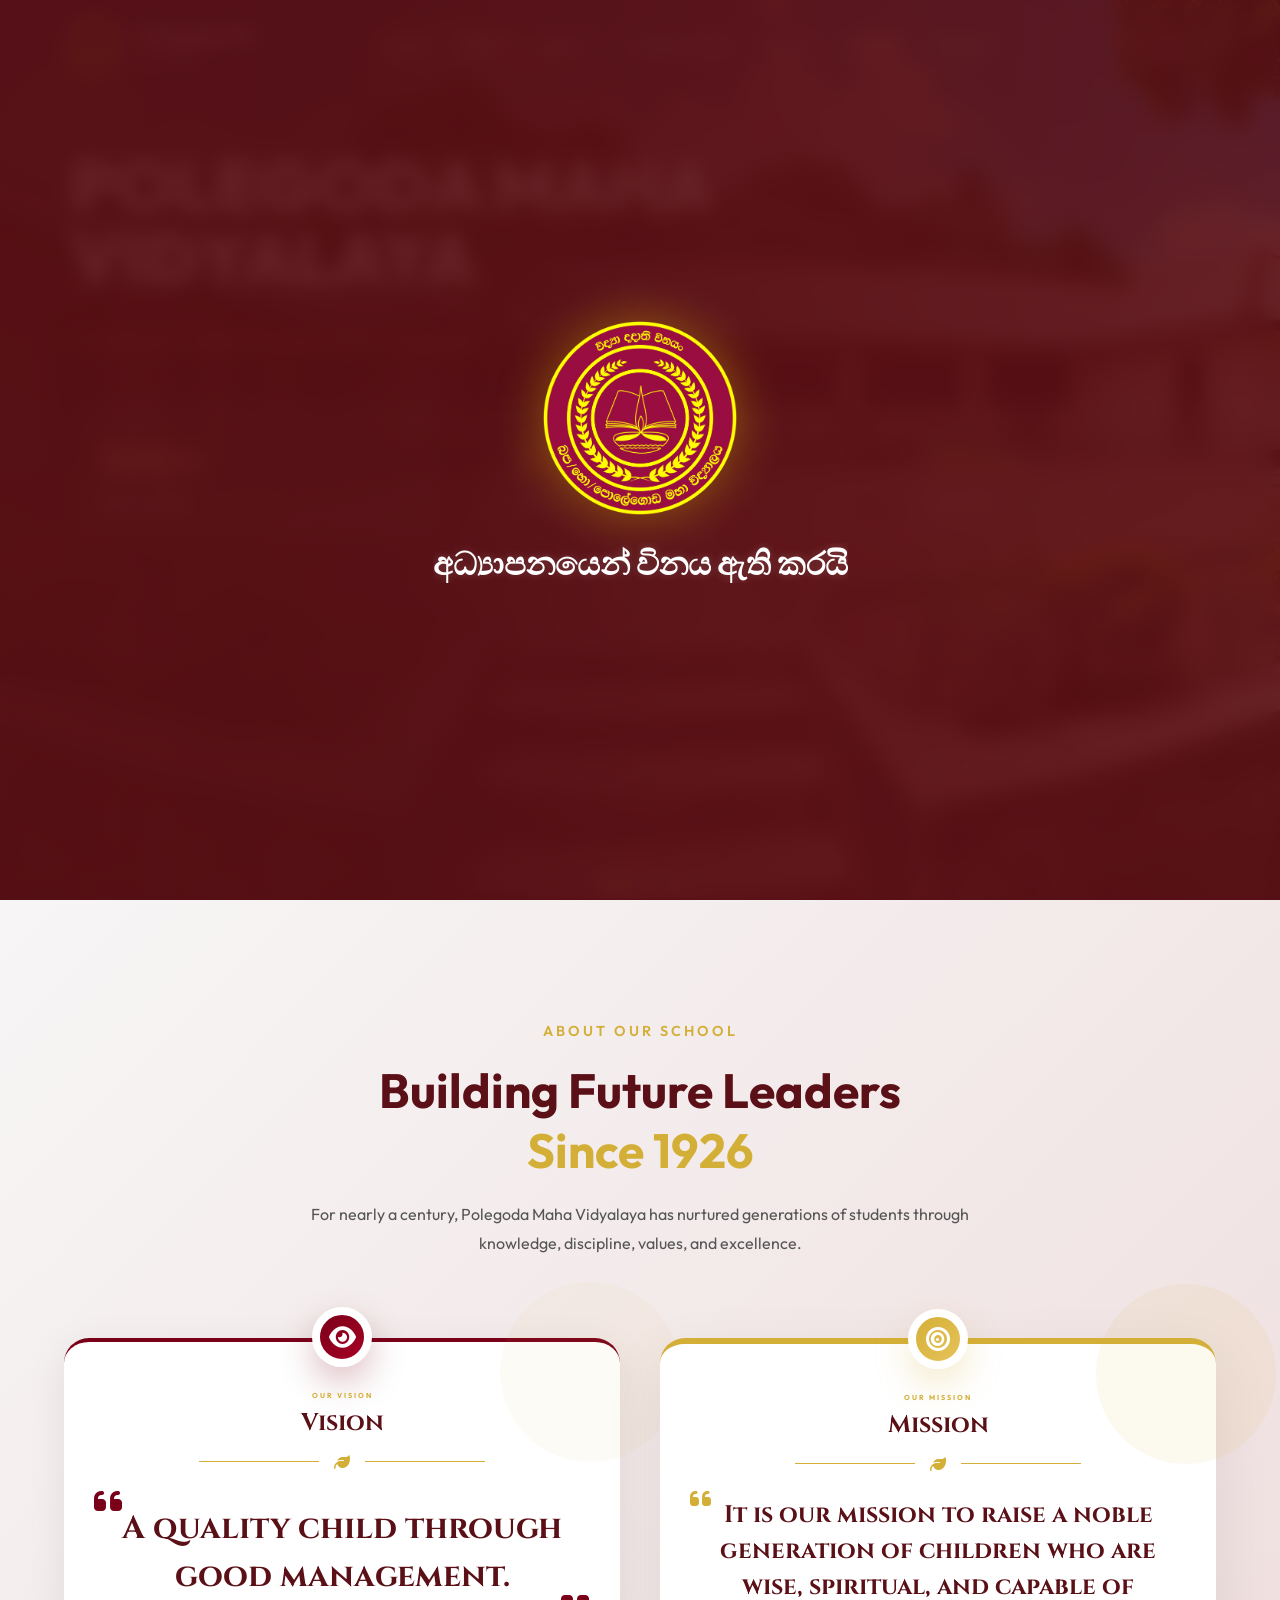
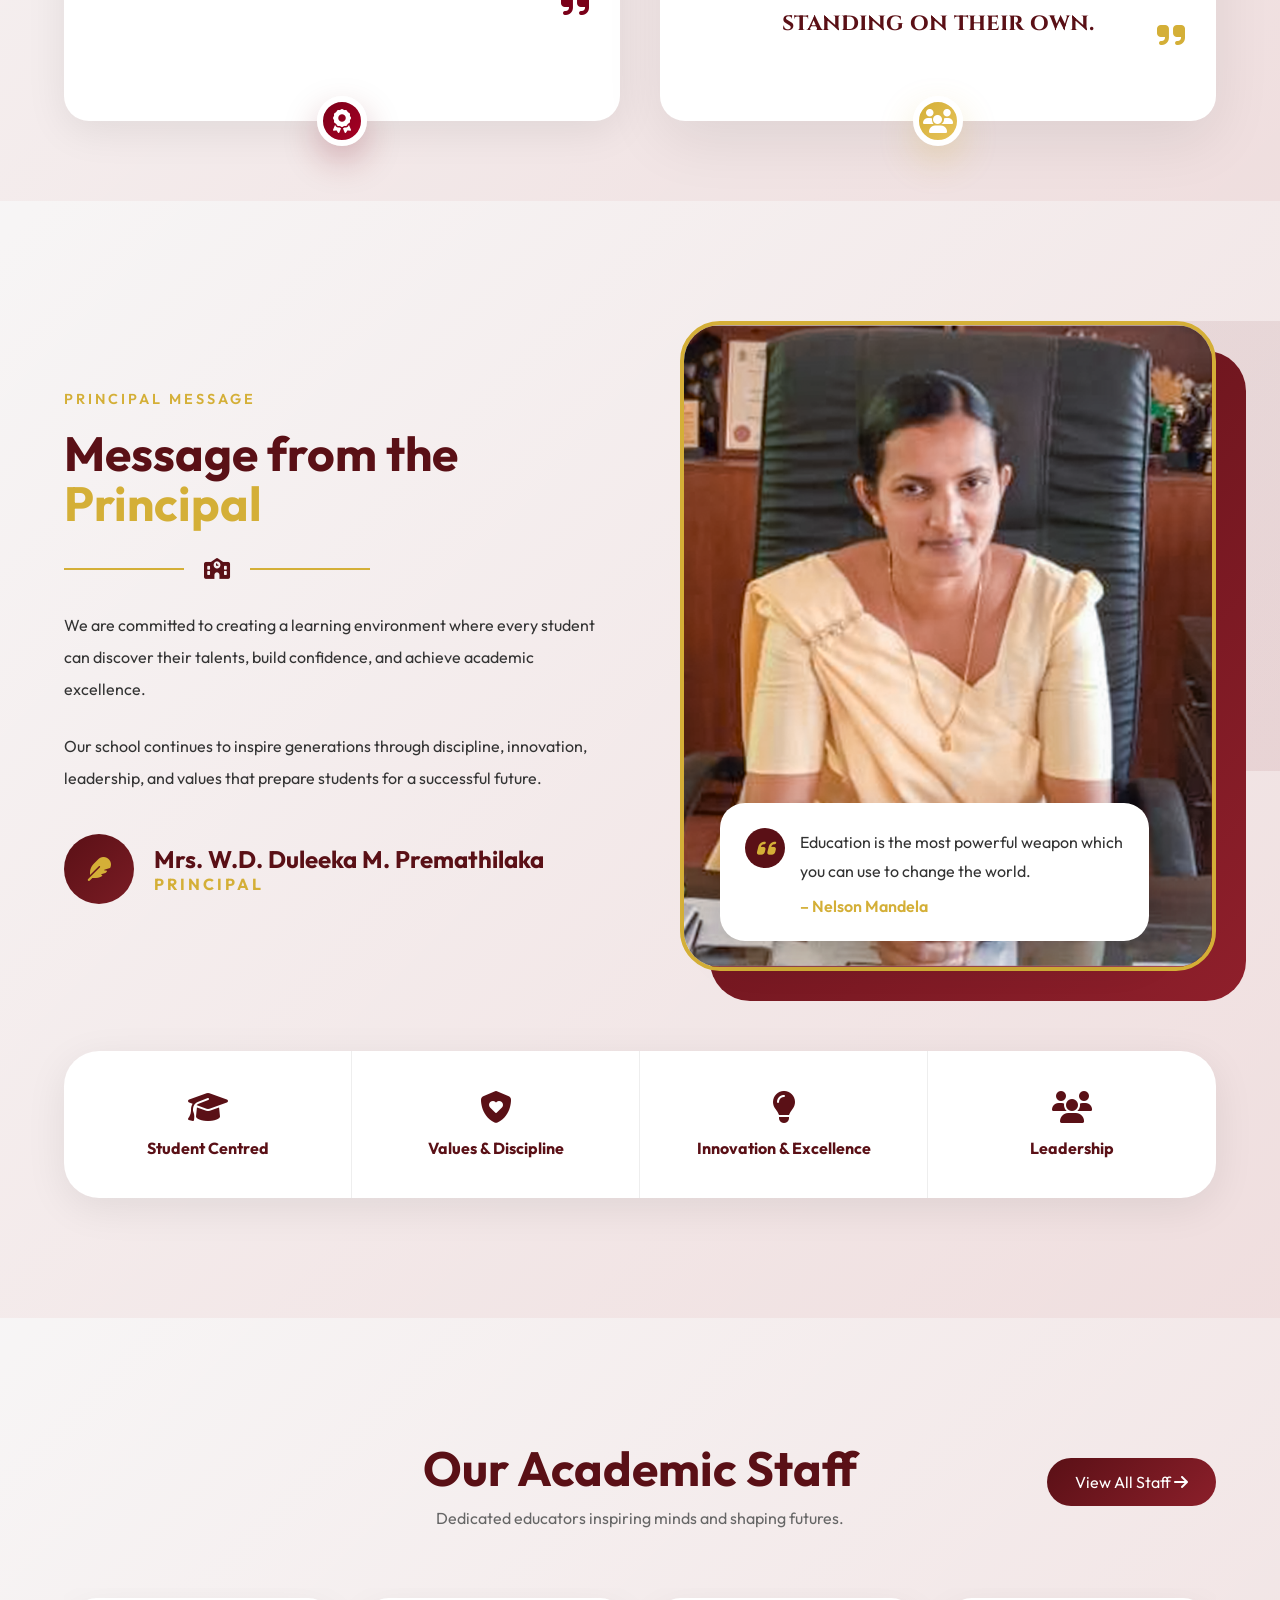
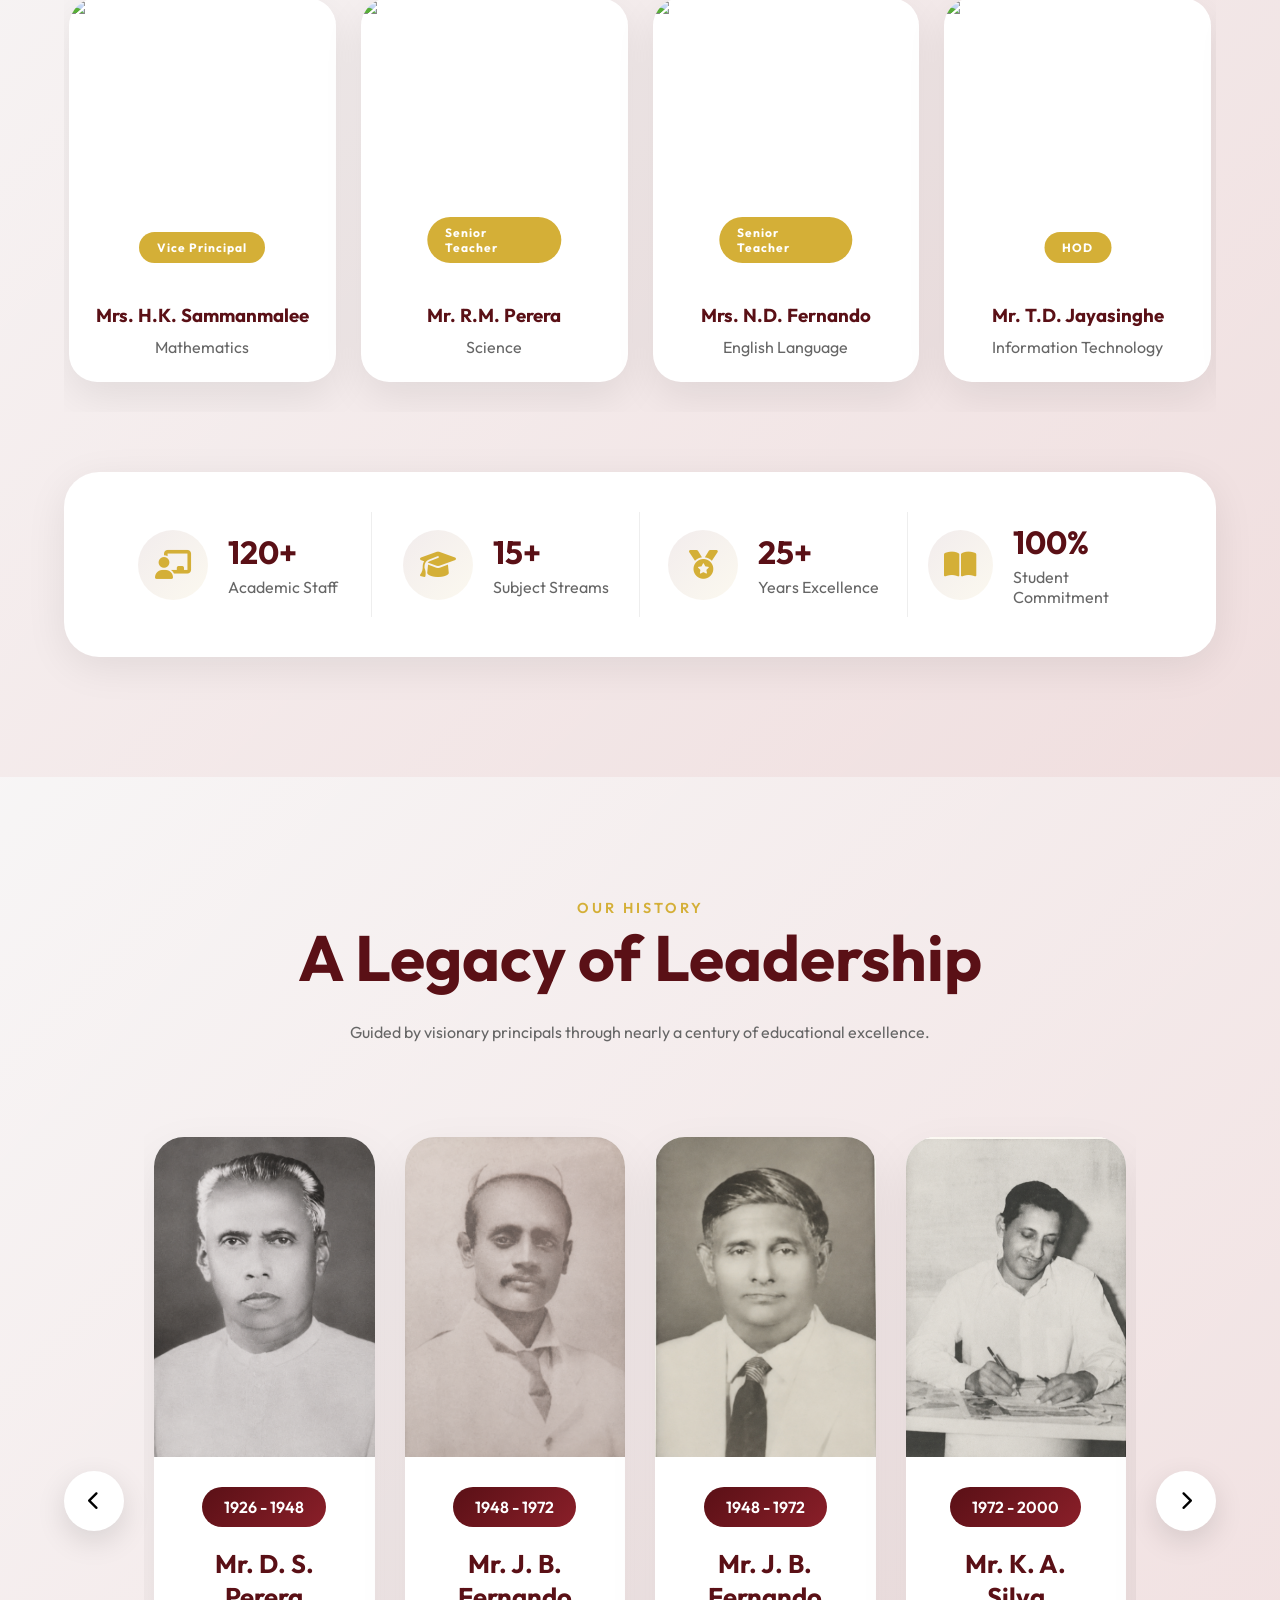
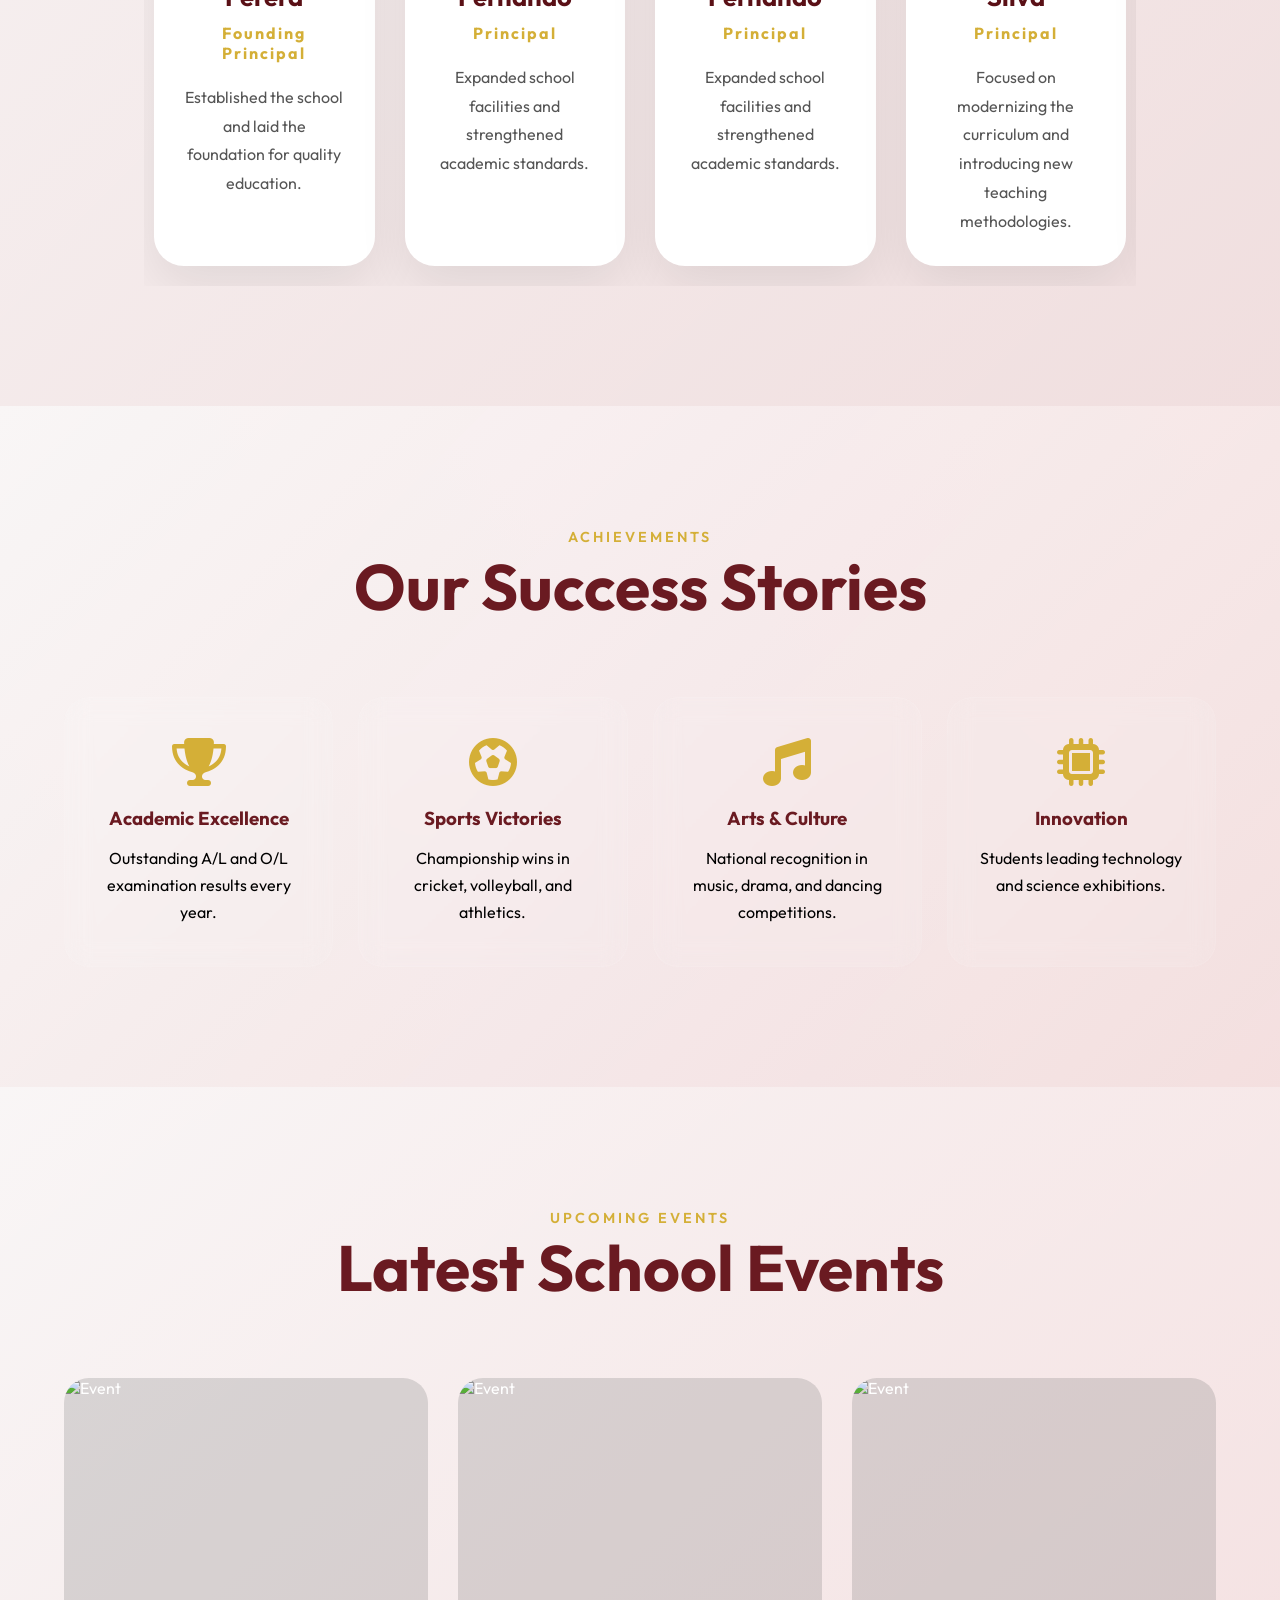
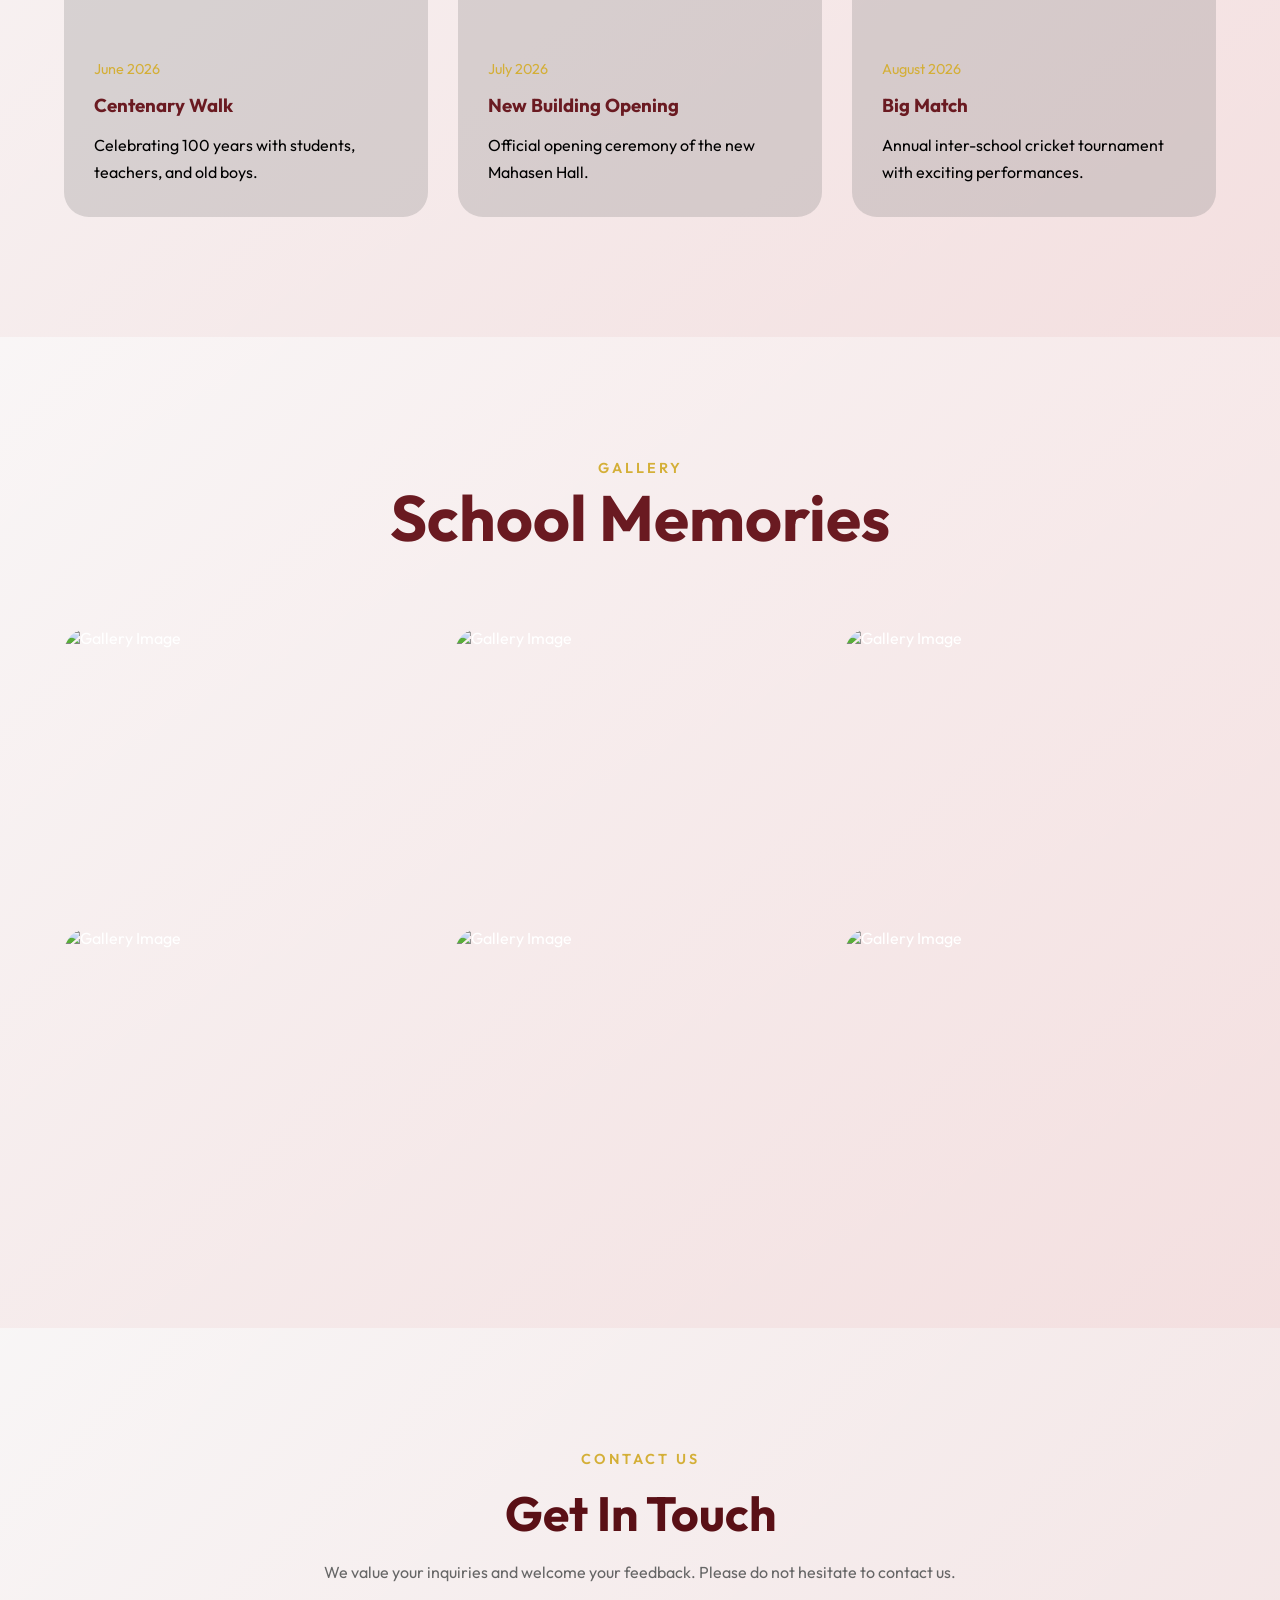
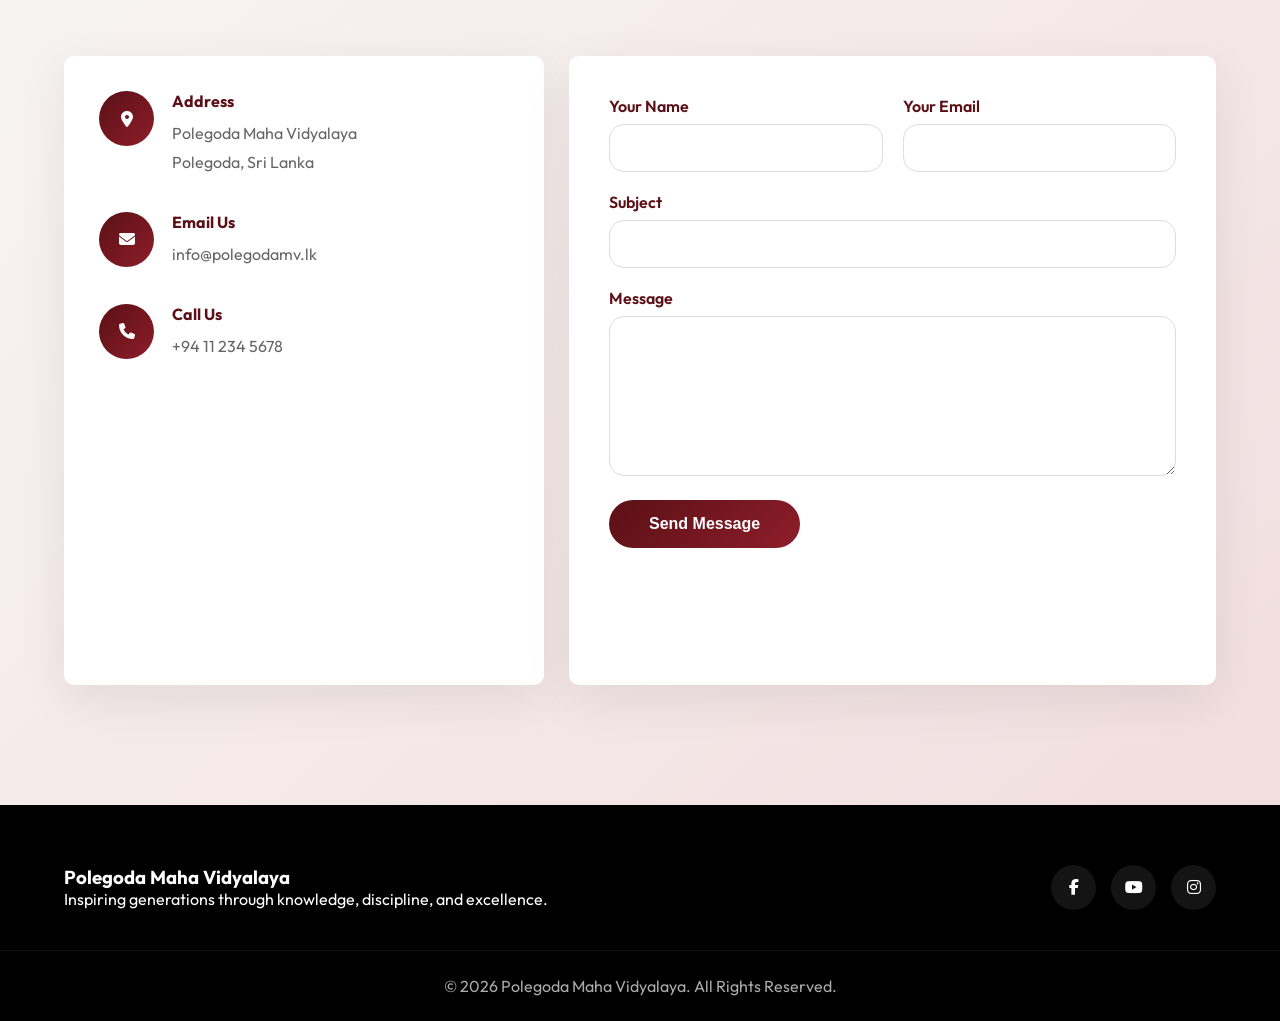
==== index.html @ 64a0b54f "second Commit Add Past principle sections" ====
<!doctype html>
<html lang="en">
  <head>
    <meta charset="UTF-8" />
    <meta name="viewport" content="width=device-width, initial-scale=1.0" />
    <title>Polegoda Maha Vidyalaya</title>

    <link rel="preconnect" href="https://fonts.googleapis.com" />
    <link rel="preconnect" href="https://fonts.gstatic.com" crossorigin />
    <link
      href="https://fonts.googleapis.com/css2?family=Outfit:wght@300;400;500;600;700;800&family=Cinzel:wght@500;600;700&display=swap"
      rel="stylesheet"
    />

    <link
      rel="stylesheet"
      href="https://cdn.jsdelivr.net/npm/swiper@11/swiper-bundle.min.css"
    />

    <link
      rel="stylesheet"
      href="https://cdnjs.cloudflare.com/ajax/libs/font-awesome/6.5.2/css/all.min.css"
    />
    <link rel="stylesheet" href="style.css" />
  </head>

  <body>
    <!-- ================= PRELOADER ================= -->

    <div id="preloader">
      <div class="loader-content">
        <img src="assets/Scl logo wp-01.png" alt="School Logo" />

        <h2>අධ්‍යාපනයෙන් විනය ඇති කරයි</h2>
        <!-- <p>අධ්‍යාපනයෙන් විනය ඇති කරයි</p> -->
      </div>
    </div>

    <!-- ================= NAVBAR ================= -->

    <header class="header" id="header">
      <div class="container nav-container">
        <div class="logo">
          <img src="assets/logo.svg" alt="School Logo" />
          <div>
            <h2>Polegoda MV</h2>
            <span>Since 1926</span>
          </div>
        </div>

        <nav class="nav" id="navMenu">
          <a href="#hero" data-key="home">Home</a>
          <a href="#about" data-key="about">About</a>
          <a href="#history" data-key="history">History</a>
          <a href="#achievements" data-key="achievements">Achievements</a>
          <a href="#events" data-key="events">Events</a>
          <a href="#gallery" data-key="gallery">Gallery</a>
          <a href="#contact" data-key="contact">Contact</a>
        </nav>

        <select id="languageSwitcher" class="language-switcher">
          <option value="en">English</option>
          <option value="si">සිංහල</option>
          <option value="ta">தமிழ்</option>
        </select>

        <div class="menu-btn" id="menuBtn">
          <span></span>
          <span></span>
          <span></span>
        </div>
      </div>
    </header>

    <!-- ================= HERO ================= -->

    <section class="hero" id="hero">
      <div
        class="hero-slide active"
        style="background-image: url(&quot;assets/new-building.svg&quot;)"
      ></div>
      <div
        class="hero-slide"
        style="background-image: url(&quot;assets/old-building.svg&quot;)"
      ></div>
      <div
        class="hero-slide"
        style="background-image: url(&quot;assets/your-third-image.jpg&quot;)"
      ></div>
      <div class="hero-overlay"></div>

      <div class="container hero-content">
        <!-- <p class="hero-top" data-key="welcome">WELCOME TO</p> -->

        <h1 data-key="heroTitle">Polegoda Maha Vidyalaya</h1>

        <p class="hero-subtitle" data-key="heroSubtitle">
          A Century of Excellence, Leadership & Knowledge
        </p>

        <!-- <div class="hero-buttons">
          <a href="#about" class="btn btn-primary">
            <i class="fa-solid fa-graduation-cap"></i>

            Explore School

            <span>
              <i class="fa-solid fa-arrow-right"></i>
            </span>
          </a>

          <a href="#contact" class="btn btn-outline">
            <i class="fa-regular fa-envelope"></i>

            Contact Us

            <span>
              <i class="fa-solid fa-arrow-right"></i>
            </span>
          </a>
        </div> -->

        <div class="hero-stats">
          <div class="stat-card glass">
            <h2>100+</h2>
            <p data-key="yearsLegacy">Years Legacy</p>
          </div>

          <div class="stat-card glass">
            <h2>2500+</h2>
            <p data-key="students">Students</p>
          </div>

          <div class="stat-card glass">
            <h2>150+</h2>
            <p data-key="teachers">Teachers</p>
          </div>
        </div>
      </div>

      <!-- <div class="scroll-down">
        <i class="fa-solid fa-chevron-down"></i>
      </div> -->

      <!-- Slideshow Dots -->
      <div class="slider-dots">
        <div class="slider-dot active" data-slide="0"></div>
        <div class="slider-dot" data-slide="1"></div>
        <div class="slider-dot" data-slide="2"></div>
      </div>
    </section>

    <!-- ================= ABOUT ================= -->
    <section class="section about" id="about">
      <div class="container">
        <div class="about-header">
          <span class="section-tag"> ABOUT OUR SCHOOL </span>

          <h2>
            Building Future Leaders
            <span>Since 1926</span>
          </h2>

          <p>
            For nearly a century, Polegoda Maha Vidyalaya has nurtured
            generations of students through knowledge, discipline, values, and
            excellence.
          </p>
        </div>

        <div class="vision-mission-wrapper">
          <!-- Vision -->

          <div class="vision-card-premium">
            <div class="vision-icon">
              <i class="fa-solid fa-eye"></i>
            </div>

            <div class="vision-header">
              <span>OUR VISION</span>

              <h3>Vision</h3>
            </div>

            <div class="vision-divider">
              <span></span>

              <i class="fa-solid fa-leaf"></i>

              <span></span>
            </div>

            <blockquote>
              <i class="fa-solid fa-quote-left quote-left"></i>

              A quality child through good management.

              <i class="fa-solid fa-quote-right quote-right"></i>
            </blockquote>

            <div class="vision-badge">
              <i class="fa-solid fa-award"></i>
            </div>
          </div>

          <!-- Mission -->

          <div class="mission-card-premium">
            <div class="mission-icon">
              <i class="fa-solid fa-bullseye"></i>
            </div>

            <div class="mission-header">
              <span>OUR MISSION</span>

              <h3>Mission</h3>
            </div>

            <div class="mission-divider">
              <span></span>

              <i class="fa-solid fa-leaf"></i>

              <span></span>
            </div>

            <blockquote>
              <i class="fa-solid fa-quote-left quote-left"></i>

              It is our mission to raise a noble generation of children who are
              wise, spiritual, and capable of standing on their own.

              <i class="fa-solid fa-quote-right quote-right"></i>
            </blockquote>

            <div class="mission-badge">
              <i class="fa-solid fa-users"></i>
            </div>
          </div>
        </div>

        <!-- <div class="about-features-modern">
          <div class="feature-modern">
            <i class="fa-solid fa-graduation-cap"></i>
            <h4>Quality Education</h4>
          </div>

          <div class="feature-modern">
            <i class="fa-solid fa-medal"></i>
            <h4>Achievements</h4>
          </div>

          <div class="feature-modern">
            <i class="fa-solid fa-users"></i>
            <h4>Strong Community</h4>
          </div>

          <div class="feature-modern">
            <i class="fa-solid fa-book-open"></i>
            <h4>Moral Values</h4>
          </div>
        </div> -->
      </div>
    </section>

    <!-- ================= PRINCIPAL ================= -->

    <section class="section principal-modern">
      <div class="container principal-modern-grid">
        <!-- LEFT CONTENT -->

        <div class="principal-text">
          <span class="section-tag"> PRINCIPAL MESSAGE </span>

          <h2>
            Message from the
            <span>Principal</span>
          </h2>

          <div class="principal-divider">
            <span></span>
            <i class="fa-solid fa-school"></i>
            <span></span>
          </div>

          <p>
            We are committed to creating a learning environment where every
            student can discover their talents, build confidence, and achieve
            academic excellence.
          </p>

          <p>
            Our school continues to inspire generations through discipline,
            innovation, leadership, and values that prepare students for a
            successful future.
          </p>

          <div class="principal-signature">
            <div class="signature-icon">
              <i class="fa-solid fa-feather"></i>
            </div>

            <div>
              <h4>Mrs. W.D. Duleeka M. Premathilaka</h4>

              <span>PRINCIPAL</span>
            </div>
          </div>
        </div>

        <!-- RIGHT IMAGE -->

        <div class="principal-photo-wrapper">
          <div class="photo-bg"></div>

          <div class="principal-photo">
            <img src="assets/principal.svg" alt="Principal" />

            <div class="quote-card">
              <div class="quote-icon">
                <i class="fa-solid fa-quote-left"></i>
              </div>

              <div>
                <p>
                  Education is the most powerful weapon which you can use to
                  change the world.
                </p>

                <span>– Nelson Mandela</span>
              </div>
            </div>
          </div>
        </div>
      </div>

      <!-- VALUES -->

      <div class="container">
        <div class="principal-values">
          <div class="value-item">
            <i class="fa-solid fa-graduation-cap"></i>
            <h4>Student Centred</h4>
          </div>

          <div class="value-item">
            <i class="fa-solid fa-shield-heart"></i>
            <h4>Values & Discipline</h4>
          </div>

          <div class="value-item">
            <i class="fa-solid fa-lightbulb"></i>
            <h4>Innovation & Excellence</h4>
          </div>

          <div class="value-item">
            <i class="fa-solid fa-users"></i>
            <h4>Leadership</h4>
          </div>
        </div>
      </div>
    </section>

    <!-- Academic Staff -->

    <section class="section academic-staff">
      <div class="container">
        <div class="staff-header">
          <h2>Our Academic Staff</h2>

          <p>Dedicated educators inspiring minds and shaping futures.</p>

          <a href="#" class="staff-btn">
            View All Staff
            <i class="fa-solid fa-arrow-right"></i>
          </a>
        </div>

        <div class="swiper staffSwiper">
          <div class="swiper-wrapper">
            <!-- Teacher 1 -->

            <div class="swiper-slide">
              <div class="staff-card">
                <div class="staff-image">
                  <img src="assets/teacher1.jpg" alt="Teacher" />

                  <span class="staff-role"> Vice Principal </span>
                </div>

                <div class="staff-content">
                  <h3>Mrs. H.K. Sammanmalee</h3>

                  <p>Mathematics</p>
                </div>
              </div>
            </div>

            <!-- Teacher 2 -->

            <div class="swiper-slide">
              <div class="staff-card">
                <div class="staff-image">
                  <img src="assets/teacher2.jpg" alt="Teacher" />

                  <span class="staff-role"> Senior Teacher </span>
                </div>

                <div class="staff-content">
                  <h3>Mr. R.M. Perera</h3>

                  <p>Science</p>
                </div>
              </div>
            </div>

            <!-- Teacher 3 -->

            <div class="swiper-slide">
              <div class="staff-card">
                <div class="staff-image">
                  <img src="assets/teacher3.jpg" alt="Teacher" />

                  <span class="staff-role"> Senior Teacher </span>
                </div>

                <div class="staff-content">
                  <h3>Mrs. N.D. Fernando</h3>

                  <p>English Language</p>
                </div>
              </div>
            </div>

            <!-- Teacher 4 -->

            <div class="swiper-slide">
              <div class="staff-card">
                <div class="staff-image">
                  <img src="assets/teacher4.jpg" alt="Teacher" />

                  <span class="staff-role"> HOD </span>
                </div>

                <div class="staff-content">
                  <h3>Mr. T.D. Jayasinghe</h3>

                  <p>Information Technology</p>
                </div>
              </div>
            </div>

            <!-- Teacher 5 -->

            <div class="swiper-slide">
              <div class="staff-card">
                <div class="staff-image">
                  <img src="assets/teacher5.jpg" alt="Teacher" />

                  <span class="staff-role"> Teacher </span>
                </div>

                <div class="staff-content">
                  <h3>Teacher Name</h3>

                  <p>Subject</p>
                </div>
              </div>
            </div>

            <!-- Teacher 6 -->

            <div class="swiper-slide">
              <div class="staff-card">
                <div class="staff-image">
                  <img src="assets/teacher6.jpg" alt="Teacher" />

                  <span class="staff-role"> Teacher </span>
                </div>

                <div class="staff-content">
                  <h3>Teacher Name</h3>

                  <p>Subject</p>
                </div>
              </div>
            </div>

            <!-- Add remaining teachers same way -->
          </div>
        </div>

        <div class="staff-stats">
          <div class="stat-item">
            <i class="fa-solid fa-chalkboard-user"></i>
            <div>
              <h3>120+</h3>
              <p>Academic Staff</p>
            </div>
          </div>

          <div class="stat-item">
            <i class="fa-solid fa-graduation-cap"></i>
            <div>
              <h3>15+</h3>
              <p>Subject Streams</p>
            </div>
          </div>

          <div class="stat-item">
            <i class="fa-solid fa-medal"></i>
            <div>
              <h3>25+</h3>
              <p>Years Excellence</p>
            </div>
          </div>

          <div class="stat-item">
            <i class="fa-solid fa-book-open"></i>
            <div>
              <h3>100%</h3>
              <p>Student Commitment</p>
            </div>
          </div>
        </div>
      </div>
    </section>

    <!-- ================= HISTORY ================= -->

    <section class="history-showcase" id="history">
      <div class="container">
        <div class="section-heading-center">
          <span class="section-tag">OUR HISTORY</span>

          <h2 class="section-title">A Legacy of Leadership</h2>

          <p class="history-subtitle">
            Guided by visionary principals through nearly a century of
            educational excellence.
          </p>
        </div>

        <div class="history-slider-wrapper">
          <button class="history-nav prev">
            <i class="fa-solid fa-chevron-left"></i>
          </button>

          <div class="swiper historySwiper">
            <div class="swiper-wrapper">
              <!-- Principal 01 -->

              <div class="swiper-slide">
                <div class="principal-history-card">
                  <div class="principal-history-image">
                    <img src="assets/principals/principal1.png" alt="" />
                  </div>

                  <div class="principal-history-content">
                    <span class="period"> 1926 - 1948 </span>

                    <h3>Mr. D. S. Perera</h3>

                    <span class="designation"> Founding Principal </span>

                    <p>
                      Established the school and laid the foundation for quality
                      education.
                    </p>
                  </div>
                </div>
              </div>

              <!-- Principal 02 -->

              <div class="swiper-slide">
                <div class="principal-history-card">
                  <div class="principal-history-image">
                    <img src="assets/principals/principal2.png" alt="" />
                  </div>

                  <div class="principal-history-content">
                    <span class="period"> 1948 - 1972 </span>

                    <h3>Mr. J. B. Fernando</h3>

                    <span class="designation"> Principal </span>

                    <p>
                      Expanded school facilities and strengthened academic
                      standards.
                    </p>
                  </div>
                </div>
              </div>

              <!-- Principal 03 -->

              <div class="swiper-slide">
                <div class="principal-history-card">
                  <div class="principal-history-image">
                    <img src="assets/principals/principal3.png" alt="" />
                  </div>

                  <div class="principal-history-content">
                    <span class="period"> 1948 - 1972 </span>

                    <h3>Mr. J. B. Fernando</h3>

                    <span class="designation"> Principal </span>

                    <p>
                      Expanded school facilities and strengthened academic
                      standards.
                    </p>
                  </div>
                </div>
              </div>

              <!-- Principal 04 -->

              <div class="swiper-slide">
                <div class="principal-history-card">
                  <div class="principal-history-image">
                    <img src="assets/principals/principal4.png" alt="" />
                  </div>

                  <div class="principal-history-content">
                    <span class="period"> 1972 - 2000 </span>

                    <h3>Mr. K. A. Silva</h3>

                    <span class="designation"> Principal </span>

                    <p>
                      Focused on modernizing the curriculum and introducing new
                      teaching methodologies.
                    </p>
                  </div>
                </div>
              </div>

              <!-- Principal 05 -->
              <div class="swiper-slide">
                <div class="principal-history-card">
                  <div class="principal-history-image">
                    <img src="assets/principals/principal5.png" alt="" />
                  </div>

                  <div class="principal-history-content">
                    <span class="period"> 2000 - 2020 </span>

                    <h3>Mrs. S. M. Jayawardena</h3>

                    <span class="designation"> Principal </span>

                    <p>
                      Led the school through a period of significant growth and
                      infrastructure development.
                    </p>
                  </div>
                </div>
              </div>

              <!-- Principal 06 -->

              <div class="swiper-slide">
                <div class="principal-history-card">
                  <div class="principal-history-image">
                    <img src="assets/principals/principal1.png" alt="" />
                  </div>

                  <div class="principal-history-content">
                    <span class="period"> 1948 - 1972 </span>

                    <h3>Mr. J. B. Fernando</h3>

                    <span class="designation"> Principal </span>

                    <p>
                      Expanded school facilities and strengthened academic
                      standards.
                    </p>
                  </div>
                </div>
              </div>
            </div>
          </div>

          <button class="history-nav next">
            <i class="fa-solid fa-chevron-right"></i>
          </button>
        </div>
      </div>
    </section>
    <!-- ================= ACHIEVEMENTS ================= -->

    <section class="section achievements" id="achievements">
      <div class="container">
        <div class="section-heading-center reveal-up">
          <span class="section-tag" data-key="achievementTag"
            >Achievements</span
          >
          <h2 class="section-title" data-key="achievementTitle">
            Our Success Stories
          </h2>
        </div>

        <div class="achievement-grid">
          <div class="achievement-card glass reveal-up">
            <i class="fa-solid fa-trophy"></i>
            <h3 data-key="academic-excellence">Academic Excellence</h3>
            <p data-key="achievement-1">
              Outstanding A/L and O/L examination results every year.
            </p>
          </div>

          <div class="achievement-card glass reveal-up">
            <i class="fa-solid fa-futbol"></i>
            <h3 data-key="sports-victories">Sports Victories</h3>
            <p data-key="achievement-2">
              Championship wins in cricket, volleyball, and athletics.
            </p>
          </div>

          <div class="achievement-card glass reveal-up">
            <i class="fa-solid fa-music"></i>
            <h3 data-key="arts-culture">Arts & Culture</h3>
            <p data-key="achievement-3">
              National recognition in music, drama, and dancing competitions.
            </p>
          </div>

          <div class="achievement-card glass reveal-up">
            <i class="fa-solid fa-microchip"></i>
            <h3 data-key="innovation">Innovation</h3>
            <p data-key="achievement-4">
              Students leading technology and science exhibitions.
            </p>
          </div>
        </div>
      </div>
    </section>

    <!-- ================= EVENTS ================= -->

    <section class="section events" id="events">
      <div class="container">
        <div class="section-heading-center reveal-up">
          <span class="section-tag" data-key="eventTag">Upcoming Events</span>
          <h2 class="section-title" data-key="eventTitle">
            Latest School Events
          </h2>
        </div>

        <div class="event-grid">
          <div class="event-card reveal-up">
            <img src="assets/news1.jpg" alt="Event" />
            <div class="event-content">
              <span>June 2026</span>
              <h3 data-key="centenary-walk">Centenary Walk</h3>
              <p data-key="event-description-1">
                Celebrating 100 years with students, teachers, and old boys.
              </p>
            </div>
          </div>

          <div class="event-card reveal-up">
            <img src="assets/news2.jpg" alt="Event" />
            <div class="event-content">
              <span>July 2026</span>
              <h3 data-key="new-building-opening">New Building Opening</h3>
              <p data-key="event-description-2">
                Official opening ceremony of the new Mahasen Hall.
              </p>
            </div>
          </div>

          <div class="event-card reveal-up">
            <img src="assets/news3.jpg" alt="Event" />
            <div class="event-content">
              <span>August 2026</span>
              <h3 data-key="big-match">Big Match</h3>
              <p data-key="event-description-3">
                Annual inter-school cricket tournament with exciting
                performances.
              </p>
            </div>
          </div>
        </div>
      </div>
    </section>

    <!-- ================= GALLERY ================= -->

    <section class="section gallery" id="gallery">
      <div class="container">
        <div class="section-heading-center reveal-up">
          <span class="section-tag" data-key="galleryTag">Gallery</span>
          <h2 class="section-title" data-key="galleryTitle">School Memories</h2>
        </div>

        <div class="gallery-grid">
          <img src="assets/news1.jpg" alt="Gallery Image" class="reveal-up" />
          <img src="assets/news2.jpg" alt="Gallery Image" class="reveal-up" />
          <img src="assets/news3.jpg" alt="Gallery Image" class="reveal-up" />
          <img src="assets/news4.jpg" alt="Gallery Image" class="reveal-up" />
          <img src="assets/news5.jpg" alt="Gallery Image" class="reveal-up" />
          <img src="assets/news6.jpg" alt="Gallery Image" class="reveal-up" />
        </div>
      </div>
    </section>

    <!-- ================= CONTACT ================= -->

    <section class="contact-section" id="contact">
      <div class="container">
        <div class="contact-header">
          <span class="section-tag">CONTACT US</span>

          <h2>Get In Touch</h2>

          <p>
            We value your inquiries and welcome your feedback. Please do not
            hesitate to contact us.
          </p>
        </div>

        <div class="contact-wrapper">
          <!-- LEFT -->

          <div class="contact-info-card">
            <div class="info-item">
              <div class="icon-box">
                <i class="fa-solid fa-location-dot"></i>
              </div>

              <div>
                <h4>Address</h4>

                <p>
                  Polegoda Maha Vidyalaya<br />
                  Polegoda, Sri Lanka
                </p>
              </div>
            </div>

            <div class="info-item">
              <div class="icon-box">
                <i class="fa-solid fa-envelope"></i>
              </div>

              <div>
                <h4>Email Us</h4>

                <p>info@polegodamv.lk</p>
              </div>
            </div>

            <div class="info-item">
              <div class="icon-box">
                <i class="fa-solid fa-phone"></i>
              </div>

              <div>
                <h4>Call Us</h4>

                <p>+94 11 234 5678</p>
              </div>
            </div>

            <div class="contact-map">
              <iframe
                src="https://www.google.com/maps/embed?pb=!1m18!1m12!1m3!1d3963.4557535204194!2d80.16255857352601!3d6.590135422388415!2m3!1f0!2f0!3f0!3m2!1i1024!2i768!4f13.1!3m3!1m2!1s0x3ae3cbbf80b2d27f%3A0x395e9c183e86775e!2sPolegoda%20Maha%20Vidyalaya!5e0!3m2!1sen!2smy!4v1780374641510!5m2!1sen!2smy"
                allowfullscreen=""
                loading="lazy"
              >
              </iframe>
            </div>
          </div>

          <!-- RIGHT -->

          <div class="contact-form-card">
            <form id="contactForm">
              <div class="form-row">
                <div class="input-group">
                  <label>Your Name</label>
                  <input type="text" name="name" required />
                </div>

                <div class="input-group">
                  <label>Your Email</label>
                  <input type="email" name="email" required />
                </div>
              </div>

              <div class="input-group">
                <label>Subject</label>
                <input type="text" name="subject" required />
              </div>

              <div class="input-group">
                <label>Message</label>
                <textarea name="message" rows="8" required></textarea>
              </div>

              <button type="submit" class="contact-btn">Send Message</button>
            </form>
          </div>
        </div>
      </div>
    </section>

    <!-- ================= FOOTER ================= -->

    <footer class="footer">
      <div class="container footer-content">
        <div>
          <h3 data-key="school-name">Polegoda Maha Vidyalaya</h3>
          <p data-key="school-mission">
            Inspiring generations through knowledge, discipline, and excellence.
          </p>
        </div>

        <div class="footer-socials">
          <a href="#"><i class="fab fa-facebook-f"></i></a>
          <a href="#"><i class="fab fa-youtube"></i></a>
          <a href="#"><i class="fab fa-instagram"></i></a>
        </div>
      </div>

      <div class="footer-bottom" data-key="copyright">
        © 2026 Polegoda Maha Vidyalaya. All Rights Reserved.
      </div>
    </footer>
    <script src="https://cdn.jsdelivr.net/npm/swiper@11/swiper-bundle.min.js"></script>
    <script src="script.js"></script>
  </body>
</html>
---- style.css ----
* {
    margin: 0;
    padding: 0;
    box-sizing: border-box;
}

:root {
    --primary: #5a1016;
    --secondary: #d4af37;
    --dark: #140608;
    --light: #ffffff;
    --text: #e8e8e8;
    --glass: rgba(255, 255, 255, 0.08);
}

html {
    scroll-behavior: smooth;
}

body{
    font-family: 'Outfit', sans-serif;

    background:
        linear-gradient(
            180deg,
            #2d080d 0%,
            #5a1016 100%
        );

    color:white;
    overflow-x:hidden;
}

img {
    width: 100%;
    display: block;
}

.container {
    width: min(1200px, 90%);
    margin: auto;
}

.section {
    padding: 120px 0;
}

.section-title {
    font-size: clamp(2rem, 5vw, 4rem);
    margin-bottom: 20px;
    font-weight: 700;
}

.section-tag {
    color: var(--secondary);
    text-transform: uppercase;
    letter-spacing: 3px;
    font-size: 0.9rem;
    font-weight: 600;
}

.section-heading-center {
    text-align: center;
    margin-bottom: 70px;
}

.glass {
    background: rgba(255, 255, 255, 0.08);
    backdrop-filter: blur(12px);
    border: 1px solid rgba(255, 255, 255, 0.08);
}

.btn {
    display: inline-flex;
    align-items: center;
    justify-content: center;
    padding: 15px 32px;
    border-radius: 50px;
    text-decoration: none;
    font-weight: 600;
    transition: 0.4s ease;
}

.btn-primary {
    background: linear-gradient(135deg, var(--secondary), #f6d365);
    color: black;
}

.btn-primary:hover {
    transform: translateY(-5px);
}

.btn-outline {
    border: 2px solid white;
    color: white;
}

.btn-outline:hover {
    background: white;
    color: black;
}

/* ================= HEADER ================= */

/* .header {
    position: fixed;
    width: 100%;
    top: 0;
    left: 0;
    z-index: 1000;
    transition: 0.4s ease;
}

.header.scrolled {
    background: rgba(90, 16, 22, 0.92);
    backdrop-filter: blur(10px);
} */

/* ================= SMART NAVBAR ================= */

.header {

    position: fixed;
    top: 0;
    left: 0;
    width: 100%;

    z-index: 9999;

    transition:
        transform 0.4s ease,
        background 0.4s ease,
        box-shadow 0.4s ease;

}

/* hide navbar */

.header.hide-nav {

    transform: translateY(-100%);

}

/* glass effect after scroll */

.header.scrolled {

    background: rgba(90, 16, 22, 0.92);

    backdrop-filter: blur(14px);

    box-shadow: 0 10px 30px rgba(0,0,0,0.15);

}

.nav-container {
    height: 90px;
    display: flex;
    justify-content: space-between;
    align-items: center;
}

.logo {
    display: flex;
    align-items: center;
    gap: 15px;
}

.logo img {
    width: 60px;
}

.logo h2 {
    font-size: 1.2rem;
}

.logo span {
    font-size: 0.8rem;
    color: #ccc;
}

.nav {
    display: flex;
    gap: 35px;
}

.nav a {
    text-decoration: none;
    color: white;
    position: relative;
    font-weight: 500;
}

.nav-right{
    display:flex;
    align-items:center;
    gap:20px;
}

.language-switcher {
    background: rgba(255,255,255,0.1);
    border: 1px solid rgba(255,255,255,0.2);
    color: white;
    padding: 8px 14px;
    border-radius: 10px;
    outline: none;
    cursor: pointer;
    backdrop-filter: blur(10px);
    font-family: 'Outfit', sans-serif;
    font-size: 0.95rem;
}

.language-switcher option{
    color:black;
}

.nav a::after {
    content: '';
    position: absolute;
    left: 0;
    bottom: -8px;
    width: 0%;
    height: 2px;
    background: var(--secondary);
    transition: 0.3s;
}

.nav a:hover::after {
    width: 100%;
}

.menu-btn {
    display: none;
    flex-direction: column;
    gap: 5px;
    cursor: pointer;
}

.menu-btn span {
    width: 28px;
    height: 3px;
    background: white;
}

/* ================= HERO ================= */

/* .hero{

    min-height:100vh;

    position:relative;

    display:flex;
    align-items:center;
    justify-content:center;

    overflow:hidden;

    background:
    linear-gradient(
        90deg,

        rgba(20,6,8,1) 0%,
        rgba(20,6,8,1) 30%,

        rgba(90,16,22,0.7) 60%,

        rgba(90,16,22,0) 100%
    ),

    url('assets/new-building.svg');

    background-size: cover;
    background-position: center;
} */

/* ================= HERO SLIDESHOW ================= */
.hero {
  position: relative;
  min-height: 100vh;
  display: flex;
  align-items: center;
  justify-content: center;
  overflow: hidden;
}

.hero-slide {
  position: absolute;
  top: 0;
  left: 0;
  width: 100%;
  height: 100%;
  background-size: cover;
  background-position: center;
  opacity: 0;
  transition: opacity 1.5s ease-in-out;
  z-index: 1;
}

.hero-slide.active {
  opacity: 1;
  z-index: 2;
}

/* Dark overlay for better text readability */
.hero-slide::before {
  content: '';
  position: absolute;
  top: 0;
  left: 0;
  width: 100%;
  height: 100%;
  background: linear-gradient(
    90deg,
    rgba(20, 6, 8, 0.85) 0%,
    rgba(20, 6, 8, 0.85) 30%,
    rgba(90, 16, 22, 0.6) 60%,
    rgba(90, 16, 22, 0) 100%
  );
}

.hero-content {
  position: relative;
  z-index: 3;
  text-align: left;
  width: 100%;
  max-width: 1200px;
  margin-top: 150px;
  margin-left: 70px;
}

/* Slideshow indicators/dots */
.slider-dots {
  position: absolute;
  bottom: 10px;
  left: 50%;
  transform: translateX(-50%);
  display: flex;
  gap: 12px;
  z-index: 10;
}

.slider-dot {
  width: 12px;
  height: 12px;
  border-radius: 50%;
  background: rgba(255, 255, 255, 0.5);
  cursor: pointer;
  transition: 0.3s ease;
}

.slider-dot.active {
  background: var(--secondary);
  width: 30px;
  border-radius: 10px;
}

.slider-dot:hover {
  background: var(--secondary);
}

/* Responsive */
@media (max-width: 768px) {
  .hero-content {
    margin-left: 20px;
    margin-right: 20px;
  }
}

/* .hero-content{

    text-align:left;

    width:100%;

    max-width:1200px;

    z-index:2;

    margin-top: 150px;
    margin-left:70px;
} */

.hero-top{

    color:#ffd7db;

    letter-spacing:6px;

    font-size:0.9rem;

    margin-bottom:20px;

    font-weight:600;
}

.hero h1{

    font-size:clamp(3rem,8vw,4.5rem);

    line-height:1;

    font-weight:800;

    max-width:700px;

    margin-bottom:30px;

    text-transform:uppercase;
}

.hero-subtitle{

    max-width:620px;

    font-size:1.15rem;

    line-height:1.9;

    /* color:rgba(255,255,255,0.82); */
    color:#d4af37;

    margin-bottom:45px;
}

.hero-buttons{

    display:flex;
    gap:25px;
    flex-wrap:wrap;
}

.hero-buttons .btn {
  padding: 10px 24px;
  font-size: 0.95rem;
  gap: 8px;
}

.hero-buttons .btn i {
  font-size: 1rem;
}

.hero-buttons .btn span {
  margin-left: 6px;
}

.hero-buttons .btn-primary:hover span,
.hero-buttons .btn-outline:hover span {
  transform: translateX(4px);
}

.btn{

    display:flex;
    align-items:center;
    gap:14px;

    padding:18px 34px;

    border-radius:999px;

    text-decoration:none;

    font-size:1.1rem;
    font-weight:700;

    transition:0.4s ease;

    position:relative;

    overflow:hidden;
}

/* PRIMARY BUTTON */

.btn-primary{

    background:#f2c230;

    color:#111;

    box-shadow:
        0 10px 30px rgba(242,194,48,0.35);
}

.btn-primary:hover{

    transform:translateY(-5px);

    background:#ffd84d;
}

.btn-primary span{

    margin-left:10px;

    transition:0.4s ease;
}

.btn-primary:hover span{

    transform:translateX(5px);
}

/* OUTLINE BUTTON */

.btn-outline{

    border:2px solid rgba(255,255,255,0.7);

    color:white;

    background:
        rgba(255,255,255,0.05);

    backdrop-filter:blur(10px);
}

.btn-outline:hover{

    background:white;

    color:#5a1016;

    transform:translateY(-5px);
}

.btn-outline span{

    margin-left:10px;

    transition:0.4s ease;
}

.btn-outline:hover span{

    transform:translateX(5px);
}

/* ICONS */

.btn i{

    font-size:1.1rem;
}

.hero-stats {
    display: grid;
    grid-template-columns: repeat(3, 1fr);
    gap: 45px;
    margin-top: 40px;
    margin-bottom: 20px;
}

.stat-card {
    padding: 25px;
    border-radius: 25px;
}

.stat-card h2 {
    font-size: 3rem;
    color: var(--secondary);
}

.scroll-down {
    position: absolute;
    bottom: 30px;
    left: 50%;
    transform: translateX(-50%);
    animation: bounce 2s infinite;
}

@keyframes bounce {

    0%,
    100% {
        transform: translate(-50%, 0);
    }

    50% {
        transform: translate(-50%, -10px);
    }
}

/* ================= ABOUT ================= */

.about{

    background:
    linear-gradient(
        135deg,
        rgba(255,255,255,.96),
        rgba(255,240,240,.92)
    );

    padding-bottom:10px;
}

.about-header{

    text-align:center;

    max-width:850px;

    margin:0 auto 80px;
}

.about-header h2{

    font-size:3rem;

    color:#5a1016;

    margin:20px 0;
}

.about-header h2 span{

    display:block;

    color:#d4af37;
}

.about-header p{

    color:#555;

    line-height:1.8;

    max-width:700px;

    margin:auto;
}

.vision-card-premium{

    position:relative;

    background:white;

    border-radius:25px;

    padding:50px 30px 70px;

    text-align:center;

    overflow:visible;

    box-shadow:
        0 10px 40px rgba(0,0,0,.08);

    border-top:4px solid #7a0019;

    min-height:200px;
}

/* decorative corner */

.vision-card-premium::before{

    content:'';

    position:absolute;

    top:-60px;
    right:-60px;

    width:180px;
    height:180px;

    border-radius:50%;

    background:
        rgba(212,175,55,.05);
}

/* icon */

.vision-icon{

    width:60px;
    height:60px;

    border-radius:50%;

    margin:-85px auto 15px;

    background:
        linear-gradient(
            135deg,
            #7a0019,
            #a80024
        );

    display:flex;
    align-items:center;
    justify-content:center;

    border:8px solid #fff;

    box-shadow:
        0 15px 35px rgba(122,0,25,.25);
}

.vision-icon i{

    color:white;

    font-size:1.5rem;
}

/* title */

.vision-header span{

    color:#d4af37;

    letter-spacing:2px;

    font-size:.45rem;

    font-weight:700;
}

.vision-header h3{

    margin-top:5px;

    font-size:1.5rem;

    color:#5a1016;

    font-family:'Cinzel', serif;
}

/* divider */

.vision-divider{

    display:flex;

    align-items:center;

    justify-content:center;

    gap:15px;

    margin:15px 0;
}

.vision-divider span{

    width:120px;
    height:1px;

    background:#d4af37;
}

.vision-divider i{

    color:#d4af37;
}

/* quote */

.vision-card-premium blockquote{

    position:relative;

    border:none;

    margin:0;

    padding:20px;

    font-size:2rem;

    line-height:1.5;

    color:#5a1016;

    font-family:'Cinzel', serif;

    font-weight:700;
}

.quote-left{

    position:absolute;

    left:0;

    top:0;

    color:#7a0019;

    font-size:2rem;
}

.quote-right{

    position:absolute;

    right:0;

    bottom:0;

    color:#7a0019;

    font-size:2rem;
}

/* badge */

.vision-badge{

    position:absolute;

    bottom:-25px;
    left:50%;

    transform:translateX(-50%);

    width:50px;
    height:50px;

    border-radius:50%;

    background:
        linear-gradient(
            135deg,
            #7a0019,
            #a80024
        );

    display:flex;
    align-items:center;
    justify-content:center;

    border:6px solid #fff;

    box-shadow:
        0 15px 35px rgba(122,0,25,.25);
}

.vision-badge i{

    color:#fff;

    font-size:1.5rem;
}

.vision-mission-wrapper{

    display:grid;

    grid-template-columns:1fr 1fr;

    gap:40px;

    margin-bottom:70px;
}

.mission-card-premium{

    position:relative;

    background:white;

    border-radius:25px;

    padding:50px 30px 70px;

    text-align:center;

    overflow:visible;

    box-shadow:
        0 20px 60px rgba(0,0,0,.08);

    border-top:6px solid #d4af37;

    min-height:200px;
}

/* decorative corner */

.mission-card-premium::before{

    content:'';

    position:absolute;

    top:-60px;
    right:-60px;

    width:180px;
    height:180px;

    border-radius:50%;

    background:
        rgba(212,175,55,.08);
}

/* icon */

.mission-icon{

    width:60px;
    height:60px;

    border-radius:50%;

    margin:-85px auto 15px;

    background:
        linear-gradient(
            135deg,
            #d4af37,
            #e7c35a
        );

    display:flex;
    align-items:center;
    justify-content:center;

    border:8px solid #fff;

    box-shadow:
        0 15px 35px rgba(212,175,55,.25);
}

.mission-icon i{

    color:white;

    font-size:1.5rem;
}

/* title */

.mission-header span{

    color:#d4af37;

    letter-spacing:2px;

    font-size:.45rem;

    font-weight:700;
}

.mission-header h3{

    margin-top:5px;

    font-size:1.5rem;

    color:#5a1016;

    font-family:'Cinzel', serif;
}

/* divider */

.mission-divider{

    display:flex;

    align-items:center;

    justify-content:center;

    gap:15px;

    margin:15px 0;
}

.mission-divider span{

    width:120px;
    height:1px;

    background:#d4af37;
}

.mission-divider i{

    color:#d4af37;
}

/* quote */

.mission-card-premium blockquote{

    position:relative;

    border:none;

    margin:0;

    padding:10px;

    font-size:1.5rem;

    line-height:1.5;

    color:#5a1016;

    font-family:'Cinzel', serif;

    font-weight:700;
}

.mission-card-premium .quote-left{

    position:absolute;

    left:0;
    top:0;

    color:#d4af37;

    font-size:1.5rem;
}

.mission-card-premium .quote-right{

    position:absolute;

    right:0;
    bottom:0;

    color:#d4af37;

    font-size:2rem;
}

/* badge */

.mission-badge{

    position:absolute;

    bottom:-25px;
    left:50%;

    transform:translateX(-50%);

    width:50px;
    height:50px;

    border-radius:50%;

    background:
        linear-gradient(
            135deg,
            #d4af37,
            #e7c35a
        );

    display:flex;
    align-items:center;
    justify-content:center;

    border:6px solid #fff;

    box-shadow:
        0 15px 35px rgba(212,175,55,.25);
}

.mission-badge i{

    color:white;

    font-size:1.5rem;
}

.vm-card{

    background:white;

    padding:50px;

    border-radius:35px;

    box-shadow:
    0 15px 50px rgba(0,0,0,.08);

    position:relative;

    overflow:hidden;

    transition:.4s ease;
}

.vm-card:hover{

    transform:translateY(-10px);
}

.vm-card::after{

    content:'';

    position:absolute;

    top:-80px;
    right:-80px;

    width:180px;
    height:180px;

    border-radius:50%;

    background:rgba(212,175,55,.06);
}

.vision{

    border-top:6px solid #5a1016;
}

.mission{

    border-top:6px solid #d4af37;
}

.vm-top{

    display:flex;

    align-items:center;

    gap:20px;

    margin-bottom:35px;
}

.vm-icon{

    width:60px;
    height:60px;

    border-radius:50%;

    display:flex;
    align-items:center;
    justify-content:center;

    background:
    linear-gradient(
        135deg,
        #5a1016,
        #7a1c24
    );

    flex-shrink:0;
}

.mission .vm-icon{

    background:
    linear-gradient(
        135deg,
        #d4af37,
        #e6c65a
    );
}

.vm-icon i{

    color:white;

    font-size:1.5rem;
}

.vm-top span{

    color:#d4af37;

    font-size:.8rem;

    font-weight:700;

    letter-spacing:3px;
}

.vm-top h3{

    color:#5a1016;

    font-size:2rem;

    margin-top:5px;
}

.vm-card blockquote{

    border:none;

    padding:0;

    margin:0;

    font-size:1.5rem;

    line-height:1.6;

    color:#5a1016;

    font-weight:700;
}

.about-features-modern{

    display:grid;

    grid-template-columns:repeat(4,1fr);

    background:white;

    border-radius:35px;

    overflow:hidden;

    box-shadow:
    0 10px 40px rgba(0,0,0,.08);
}

.feature-modern{

    text-align:center;

    padding:40px 25px;

    border-right:1px solid #eee;
}

.feature-modern:last-child{

    border-right:none;
}

.feature-modern i{

    font-size:2rem;

    color:#5a1016;

    margin-bottom:15px;
}

.feature-modern h4{

    color:#5a1016;
}

@media(max-width:768px){

    .vision-mission-wrapper{

        grid-template-columns:1fr;
    }

    .about-header h2{

        font-size:1.5rem;
    }

    .vm-card{

        padding:35px;
    }

    .vm-card blockquote{

        font-size:1.4rem;
    }

    .about-features-modern{

        grid-template-columns:1fr 1fr;
    }
}

/* ================= PRINCIPAL ================= */

.principal-modern{
    background:
    linear-gradient(
        135deg,
        rgba(255,255,255,.96),
        rgba(255,240,240,.92)
    );
    position:relative;
    overflow:hidden;
}

.principal-modern::before{
    content:'';

    position:absolute;
    right:-180px;
    top:120px;

    width:450px;
    height:450px;

    background:
    linear-gradient(
        135deg,
        #5a1016,
        #8d1d29
    );

    border-radius:100px;

    opacity:.08;
}

.principal-modern-grid{
    display:grid;
    grid-template-columns:1fr 1fr;
    gap:80px;
    align-items:center;
}

.principal-text h2{
    font-size:3rem;
    line-height:1.05;
    margin:20px 0;

    color:#5a1016;
}

.principal-text h2 span{
    display:block;
    color:#d4af37;
}

.principal-divider{
    display:flex;
    align-items:center;
    gap:20px;

    margin:30px 0;
}

.principal-divider span{
    width:120px;
    height:2px;
    background:#d4af37;
}

.principal-divider i{
    color:#5a1016;
    font-size:1.3rem;
}

.principal-text p{
    color:#333;
    line-height:2;
    margin-bottom:25px;
    max-width:650px;
}

.principal-signature{
    display:flex;
    align-items:center;
    gap:20px;

    margin-top:40px;
}

.signature-icon{
    width:70px;
    height:70px;

    border-radius:50%;

    background:
    linear-gradient(
        135deg,
        #5a1016,
        #7a1c24
    );

    display:flex;
    align-items:center;
    justify-content:center;
}

.signature-icon i{
    color:#d4af37;
    font-size:1.5rem;
}

.principal-signature h4{
    color:#5a1016;
    font-size:1.5rem;
}

.principal-signature span{
    color:#d4af37;
    letter-spacing:3px;
    font-weight:700;
}

.principal-photo-wrapper{
    position:relative;
}

.photo-bg{
    position:absolute;

    right:-30px;
    bottom:-30px;

    width:100%;
    height:100%;

    background:
    linear-gradient(
        135deg,
        #5a1016,
        #8f1f2b
    );

    border-radius:40px;

    z-index:1;
}

.principal-photo{
    position:relative;
    z-index:2;
}

.principal-photo img{
    width:100%;
    border-radius:40px;
    border:4px solid #d4af37;
}

.quote-card{
    position:absolute;

    left:40px;
    bottom:30px;

    background:white;

    border-radius:25px;

    padding:25px;

    width:80%;

    display:flex;
    gap:15px;

    box-shadow:
    0 15px 40px rgba(0,0,0,.15);
}

.quote-icon{
    width:40px;
    height:40px;

    border-radius:50%;

    background:#5a1016;

    color:#d4af37;

    display:flex;
    align-items:center;
    justify-content:center;

    flex-shrink:0;

}

.quote-icon i{
    font-size:1.3rem;
    font-style:italic;
}

.quote-card p{
    color:#333;
    line-height:1.8;
    margin-bottom:10px;
}

.quote-card span{
    color:#d4af37;
    font-weight:600;
}

.principal-values{
    margin-top:80px;

    background:white;

    border-radius:35px;

    display:grid;
    grid-template-columns:repeat(4,1fr);

    box-shadow:
    0 10px 40px rgba(0,0,0,.08);

    overflow:hidden;
}

.value-item{
    padding:40px 25px;

    text-align:center;

    border-right:1px solid #eee;
}

.value-item:last-child{
    border-right:none;
}

.value-item i{
    font-size:2rem;

    color:#5a1016;

    margin-bottom:15px;
}

.value-item h4{
    color:#5a1016;
}

@media(max-width:768px){

    .principal-modern-grid{
        grid-template-columns:1fr;
    }

    .principal-text h2{
        font-size:3rem;
    }

    .principal-values{
        grid-template-columns:1fr 1fr;
    }

    .quote-card{
        position:relative;
        width:100%;
        left:0;
        bottom:0;
        margin-top:20px;
    }
}

/* Academic Staff */

.academic-staff{

    background:
    linear-gradient(
        135deg,
        rgba(255,255,255,.96),
        rgba(255,240,240,.92)
    );
}

.staff-header{

    text-align:center;
    position:relative;

    margin-bottom:60px;
}

.staff-header h2{

    font-size:3rem;
    color:#5a1016;
    margin-bottom:10px;
}

.staff-header p{

    color:#666;
}

.staff-btn{

    position:absolute;
    right:0;
    top:20px;

    background:
    linear-gradient(
        135deg,
        #5a1016,
        #8b1f2a
    );

    color:white;
    text-decoration:none;

    padding:14px 28px;

    border-radius:50px;
}

.staffSwiper{
    padding:10px 5px 30px;
}

.swiper-slide{
    height:auto;
}

.staff-card{

    background:white;

    border-radius:28px;

    overflow:hidden;

    box-shadow:
    0 15px 40px rgba(0,0,0,.08);

    transition:.4s;

    height:100%;
}

.staff-card:hover{
    transform:translateY(-10px);
}

.staff-slider:hover .staff-track{

    animation-play-state:paused;
}

.staff-card{

    min-width:260px;

    flex-shrink:0;
}

.staff-card:hover{

    transform:translateY(-10px);
}

.staff-image{

    position:relative;
}

.staff-image img{

    height:280px;
    width:100%;
    object-fit:cover;
}

.staff-role{

    position:absolute;

    bottom:15px;
    left:50%;

    transform:translateX(-50%);

    background:#d4af37;

    color:white;

    padding:8px 18px;

    border-radius:50px;

    font-size:.75rem;

    font-weight:700;

    letter-spacing:1px;
}

.staff-content{

    padding:25px;
    text-align:center;
}

.staff-content h3{

    color:#5a1016;
    margin-bottom:10px;
}

.staff-content p{

    color:#666;
}

.staff-stats{

    margin-top:60px;

    display:grid;
    grid-template-columns:repeat(4,1fr);

    background:white;

    border-radius:35px;

    padding:40px;

    box-shadow:
    0 10px 40px rgba(0,0,0,.08);
}

.stat-item{

    display:flex;
    align-items:center;
    justify-content:center;
    gap:20px;

    padding:10px 20px;

    border-right:1px solid #eee;
}

.stat-item:last-child{
    border-right:none;
}

.stat-item i{

    width:70px;
    height:70px;

    border-radius:50%;

    display:flex;
    align-items:center;
    justify-content:center;

    font-size:1.8rem;

    color:#d4af37;

    background:
    linear-gradient(
        135deg,
        rgba(90,16,22,.08),
        rgba(212,175,55,.08)
    );
}

.stat-item h3{

    color:#5a1016;
    font-size:2rem;
    margin-bottom:5px;
}

.stat-item p{

    color:#666;
}

/* ================= TIMELINE ================= */

/* ================= HISTORY ================= */

.history-showcase{

    background:
    linear-gradient(
        135deg,
        rgba(255,255,255,.96),
        rgba(255,240,240,.92)
    );

    padding:120px 0;
}

.history-showcase .section-title{
    color:#5a1016;
}

.history-subtitle{

    max-width:700px;

    margin:20px auto 0;

    color:#666;

    line-height:1.8;
}

.history-slider-wrapper{

    position:relative;

    display:flex;

    align-items:center;

    gap:20px;
}

.historySwiper{
    width:100%;
    padding:20px 10px;
}

.principal-history-card{

    background:white;

    border-radius:30px;

    overflow:hidden;

    box-shadow:
    0 20px 50px rgba(0,0,0,.08);

    transition:.4s;

    height:100%;
}

.principal-history-card:hover{

    transform:translateY(-10px);
}

.principal-history-image{

    height:320px;

    overflow:hidden;
}

.principal-history-image img{

    width:100%;
    height:100%;

    object-fit:cover;

    transition:.5s;
}

.principal-history-card:hover img{

    transform:scale(1.05);
}

.principal-history-content{

    padding:30px;
    text-align:center;
}

.period{

    display:inline-block;

    background:
    linear-gradient(
        135deg,
        #5a1016,
        #8a1f29
    );

    color:white;

    padding:10px 22px;

    border-radius:50px;

    font-weight:600;

    margin-bottom:20px;
}

.principal-history-content h3{

    color:#5a1016;

    font-size:1.6rem;

    margin-bottom:10px;
}

.designation{

    color:#d4af37;

    font-weight:700;

    letter-spacing:2px;

    display:block;

    margin-bottom:20px;
}

.principal-history-content p{

    color:#555;

    line-height:1.8;
}

.history-nav{

    width:60px;
    height:60px;

    border:none;

    border-radius:50%;

    background:white;

    cursor:pointer;

    flex-shrink:0;

    box-shadow:
    0 10px 30px rgba(0,0,0,.12);

    transition:.3s;
}

.history-nav:hover{

    background:#5a1016;
    color:white;
}

.history-nav i{

    font-size:1.2rem;
}
/* ================= ACHIEVEMENTS ================= */

.achievements {
        background:
        linear-gradient(
            135deg,
            rgba(255,255,255,0.96),
            rgba(255,240,240,0.92)
        ),
        linear-gradient(
            45deg,
            #5a1016,
            #7a1c24
        );
}

.achievements h2 {
    color: #6a1a21;
}

.achievements h3 {
    color: #6a1a21;
}

.achievement-grid {
    display: grid;
    grid-template-columns: repeat(4, 1fr);
    gap: 25px;
}

.achievement-card {
    padding: 40px 30px;
    border-radius: 25px;
    text-align: center;
    transition: 0.4s ease;
}

.achievement-card:hover {
    transform: translateY(-10px);
}

.achievement-card i {
    font-size: 3rem;
    color: var(--secondary);
    margin-bottom: 20px;
}

.achievement-card p {
    margin-top: 15px;
    color: #000;
    line-height: 1.7;
}

/* ================= EVENTS ================= */

.events {
    background:
        linear-gradient(
            135deg,
            rgba(255,255,255,0.96),
            rgba(255,240,240,0.92)
        ),
        linear-gradient(
            45deg,
            #5a1016,
            #7a1c24
        );
}

.events h2 {
    color: #6a1a21;
}

.event-grid {
    display: grid;
    grid-template-columns: repeat(3, 1fr);
    gap: 30px;
}

.event-card {
    overflow: hidden;
    border-radius: 25px;
    background :rgba(122, 122, 121, 0.25);
    transition: 0.4s ease;
}

.event-card:hover {
    transform: translateY(-10px);
}

.event-card img {
    height: 250px;
    object-fit: cover;
}

.event-content {
    padding: 30px;
}

.event-content span {
    color: var(--secondary);
    font-size: 0.9rem;
}

.event-content h3 {
    margin: 15px 0;
    color: #6a1a21;
}

.event-content p {
    color: #000;
    line-height: 1.7;
}

/* ================= GALLERY ================= */

.gallery {
    background:
        linear-gradient(
            135deg,
            rgba(255,255,255,0.96),
            rgba(255,240,240,0.92)
        ),
        linear-gradient(
            45deg,
            #5a1016,
            #7a1c24
        );
    h2 {
        color: #6a1a21;
    }
}

.gallery-grid {
    display: grid;
    grid-template-columns: repeat(3, 1fr);
    gap: 20px;
}

.gallery-grid img {
    border-radius: 25px;
    height: 280px;
    object-fit: cover;
    transition: 0.4s ease;
}

.gallery-grid img:hover {
    transform: scale(1.05);
}


/* ================= CONTACT ================= */

.contact-section{

    background:
    linear-gradient(
        135deg,
        rgba(255,255,255,.96),
        rgba(255,240,240,.92)
    );

    padding:120px 0;
}

.contact-header{

    text-align:center;

    margin-bottom:70px;
}

.contact-header h2{

    color:#5a1016;

    font-size:3rem;

    margin:15px 0;
}

.contact-header p{

    color:#666;

    max-width:700px;

    margin:auto;

    line-height:1.8;
}

.contact-wrapper{

    display:grid;

    grid-template-columns:480px 1fr;

    gap:25px;
}

/* LEFT SIDE */

.contact-info-card{

    background:white;

    border-radius:10px;

    padding:35px;

    box-shadow:
    0 15px 50px rgba(0,0,0,.08);
}

.info-item{

    display:flex;

    gap:18px;

    margin-bottom:35px;
}

.icon-box{

    width:55px;
    height:55px;

    flex-shrink:0;

    border-radius:50%;

    display:flex;

    align-items:center;
    justify-content:center;

    background:
    linear-gradient(
        135deg,
        #5a1016,
        #8d1d29
    );

    color:white;
}

.info-item h4{

    color:#5a1016;

    margin-bottom:8px;
}

.info-item p{

    color:#666;

    line-height:1.8;
}

.contact-map{

    margin-top:30px;

    overflow:hidden;

    border-radius:20px;
}

.contact-map iframe{

    width:100%;

    height:250px;

    border:none;
}

/* RIGHT SIDE */

.contact-form-card{

    background:white;

    border-radius:10px;

    padding:40px;

    box-shadow:
    0 15px 50px rgba(0,0,0,.08);
}

.form-row{

    display:grid;

    grid-template-columns:1fr 1fr;

    gap:20px;
}

.input-group{

    margin-bottom:20px;
}

.input-group label{

    display:block;

    margin-bottom:8px;

    color:#5a1016;

    font-weight:600;
}

.input-group input,
.input-group textarea{

    width:100%;

    padding:15px 18px;

    border:1px solid #ddd;

    border-radius:15px;

    outline:none;

    font-family:'Outfit', sans-serif;

    transition:.3s;
}

.input-group input:focus,
.input-group textarea:focus{

    border-color:#d4af37;

    box-shadow:
    0 0 0 4px rgba(212,175,55,.15);
}

.contact-btn{

    border:none;

    background:
    linear-gradient(
        135deg,
        #5a1016,
        #8d1d29
    );

    color:white;

    padding:15px 40px;

    border-radius:50px;

    font-size:1rem;

    font-weight:600;

    cursor:pointer;

    transition:.3s;
}

.contact-btn:hover{

    transform:translateY(-3px);
}

@media(max-width:992px){

    .contact-wrapper{

        grid-template-columns:1fr;
    }
}

@media(max-width:768px){

    .form-row{

        grid-template-columns:1fr;
    }

    .contact-header h2{

        font-size:2.3rem;
    }
}
/* ================= FOOTER ================= */

.footer {
    background: black;
    padding-top: 60px;
}

.footer-content {
    display: flex;
    justify-content: space-between;
    align-items: center;
    gap: 30px;
    padding-bottom: 40px;
}

.footer-socials {
    display: flex;
    gap: 15px;
}

.footer-socials a {
    width: 45px;
    height: 45px;
    border-radius: 50%;
    background: rgba(255, 255, 255, 0.08);
    display: flex;
    align-items: center;
    justify-content: center;
    color: white;
    text-decoration: none;
}

.footer-bottom {
    text-align: center;
    padding: 25px;
    border-top: 1px solid rgba(255, 255, 255, 0.08);
    color: #aaa;
}

/* ================= ANIMATION ================= */

.reveal-up,
.reveal-left,
.reveal-right {
    opacity: 0;
    transition: 1s ease;
}

.reveal-up {
    transform: translateY(80px);
}

.reveal-left {
    transform: translateX(-80px);
}

.reveal-right {
    transform: translateX(80px);
}

.reveal-active {
    opacity: 1;
    transform: translate(0);
}

/* ================= PRELOADER ================= */

#preloader {
    position: fixed;
    inset: 0;

    background:
        linear-gradient(rgba(90, 16, 22, 0.92),
                rgba(90, 16, 22, 0.92)),
        url("assets/news1.jpg");

    background-size: cover;
    background-position: center;

    backdrop-filter: blur(10px);

    display: flex;
    justify-content: center;
    align-items: center;

    z-index: 999999;

    transition:
        opacity 1s ease,
        visibility 1s ease;
}

#preloader.hide {
    opacity: 0;
    visibility: hidden;
}

/* content */

.loader-content {
    display: flex;
    flex-direction: column;
    align-items: center;
    justify-content: center;

    text-align: center;
}

/* logo animation */

.loader-content img {
    width: 200px;
    height: 200px;
    object-fit: contain;

    opacity: 0;
    transform: scale(0.1);

    animation: logoReveal 1s ease forwards;

    filter:
        drop-shadow(0 0 25px rgba(255, 215, 0, 0.35));
}

/* heading */

.loader-content h2 {
    margin-top: 25px;

    color: #fff;

    font-size: 2rem;
    font-weight: 600;

    opacity: 0;

    overflow: hidden;
    white-space: nowrap;

    width: 0;

    animation:
        textReveal 2s ease forwards;

    animation-delay: 1s;

    text-shadow:
        0 0 10px rgba(255, 255, 255, 0.2);
}

/* subtitle */

.loader-content p {
    margin-top: 10px;

    color: rgba(255,255,255,0.85);

    font-size: 1.1rem;

    opacity: 0;

    animation: fadeIn 1s ease forwards;

    animation-delay: 2.2s;
}

/* animations */

@keyframes logoReveal {

    0% {
        opacity: 0;
        transform: scale(0.5) rotate(-10deg);
    }

    100% {
        opacity: 1;
        transform: scale(1) rotate(0);
    }

}

@keyframes textReveal {

    0% {
        opacity: 0;
        width: 0;
    }

    100% {
        opacity: 1;
        width: 100%;
    }

}

@keyframes fadeIn {

    from {
        opacity: 0;
    }

    to {
        opacity: 1;
    }

}

/* mobile */

@media(max-width:768px) {

    .loader-content img {
        width: 120px;
        height: 120px;
    }

    .loader-content h2 {
        font-size: 1.6rem;
    }

    .loader-content p {
        font-size: 0.95rem;
    }

}

/* ================= RESPONSIVE ================= */

@media(max-width: 992px) {

    .about-grid,
    .principal-grid,
    .contact-grid,
    .achievement-grid,
    .event-grid,
    .gallery-grid {
        grid-template-columns: 1fr 1fr;
    }

    .hero-stats {
        grid-template-columns: 1fr;
    }

    .timeline::before {
        left: 60px;
    }

    .timeline-item {
        flex-direction: row;
    }
}

@media(max-width: 768px) {

    .nav {
        position: fixed;
        top: 90px;
        left: -100%;
        width: 100%;
        height: calc(100vh - 90px);
        background: #120607;
        flex-direction: column;
        align-items: center;
        justify-content: center;
        transition: 0.4s ease;
    }

    .nav.active {
        left: 0;
    }

    .menu-btn {
        display: flex;
    }

    .about-grid,
    .principal-grid,
    .contact-grid,
    .achievement-grid,
    .event-grid,
    .gallery-grid,
    .about-features {
        grid-template-columns: 1fr;
    }

    .timeline-item {
        flex-direction: column;
        align-items: flex-start;
    }

    .timeline-content {
        margin-left: 0;
        margin-top: 25px;
    }

    .timeline::before {
        display: none;
    }

    .footer-content {
        flex-direction: column;
        text-align: center;
    }

    .hero-buttons {
        flex-direction: column;
    }
}
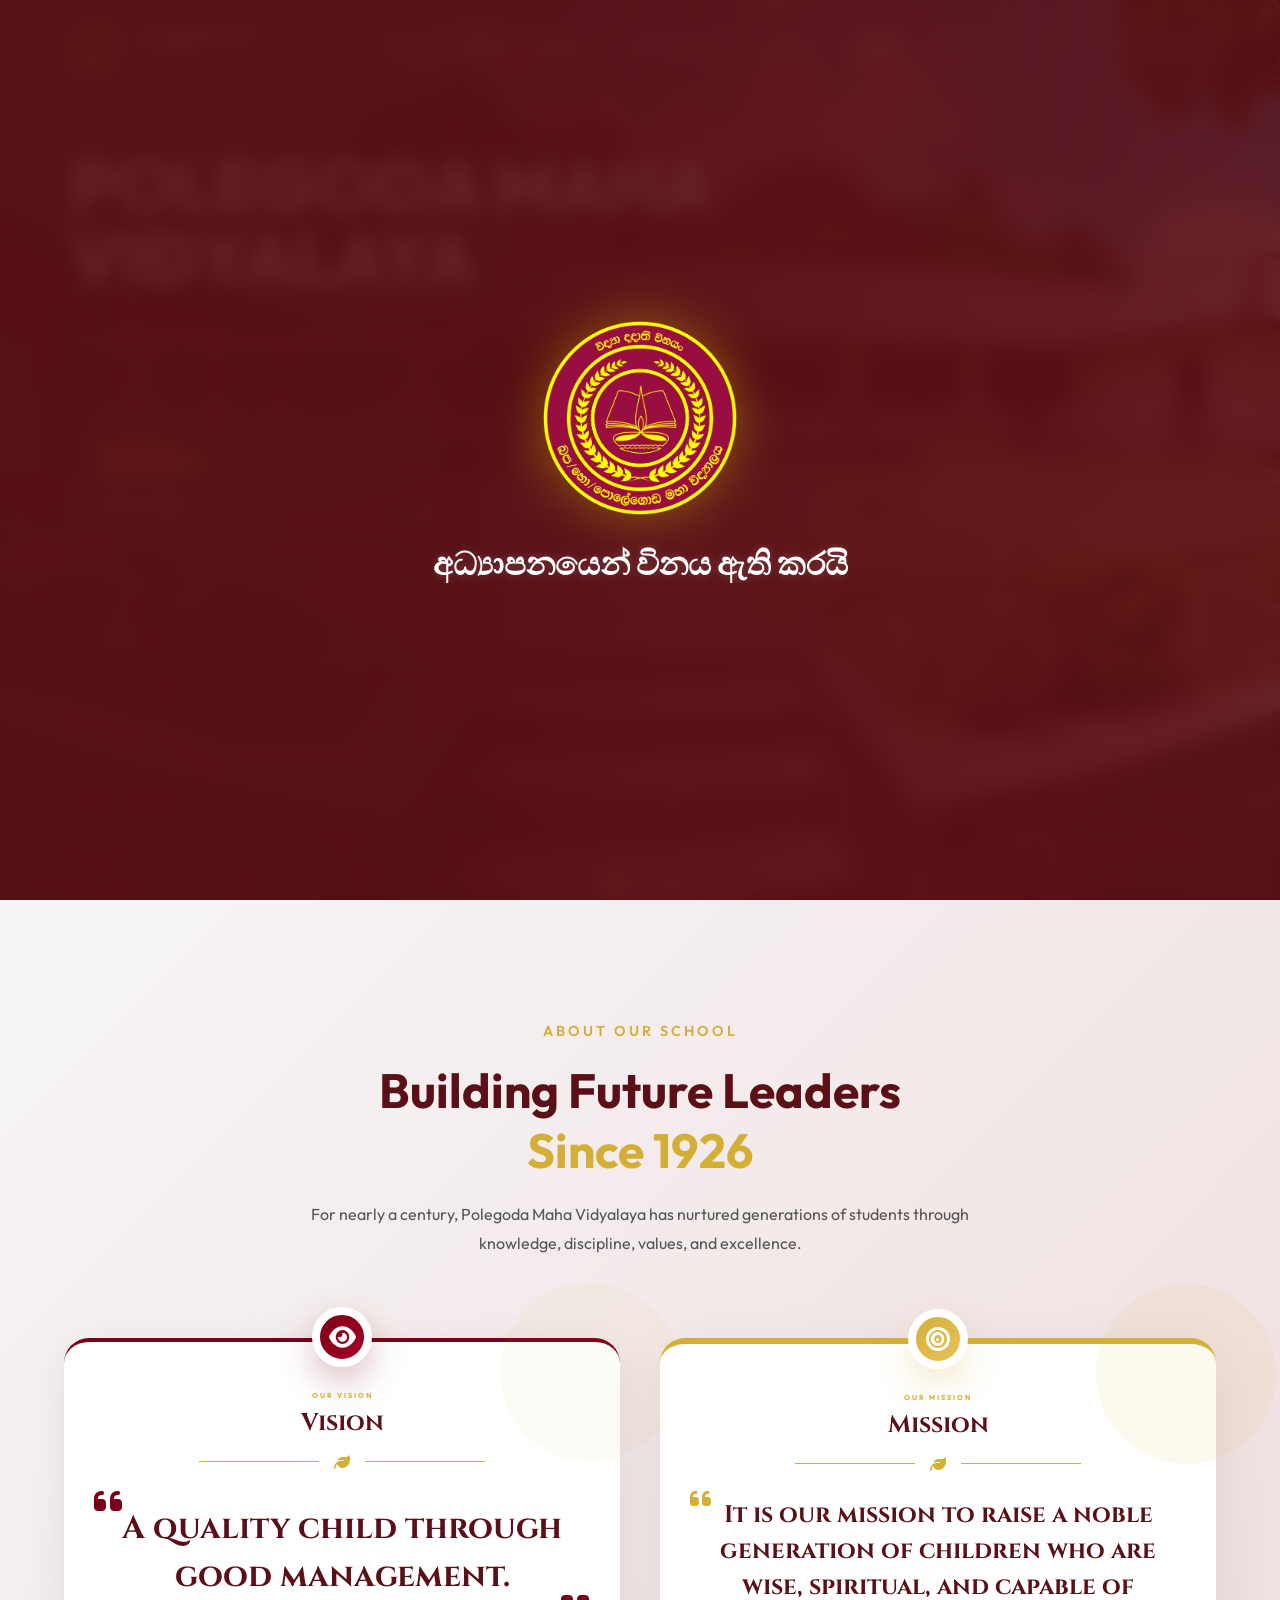
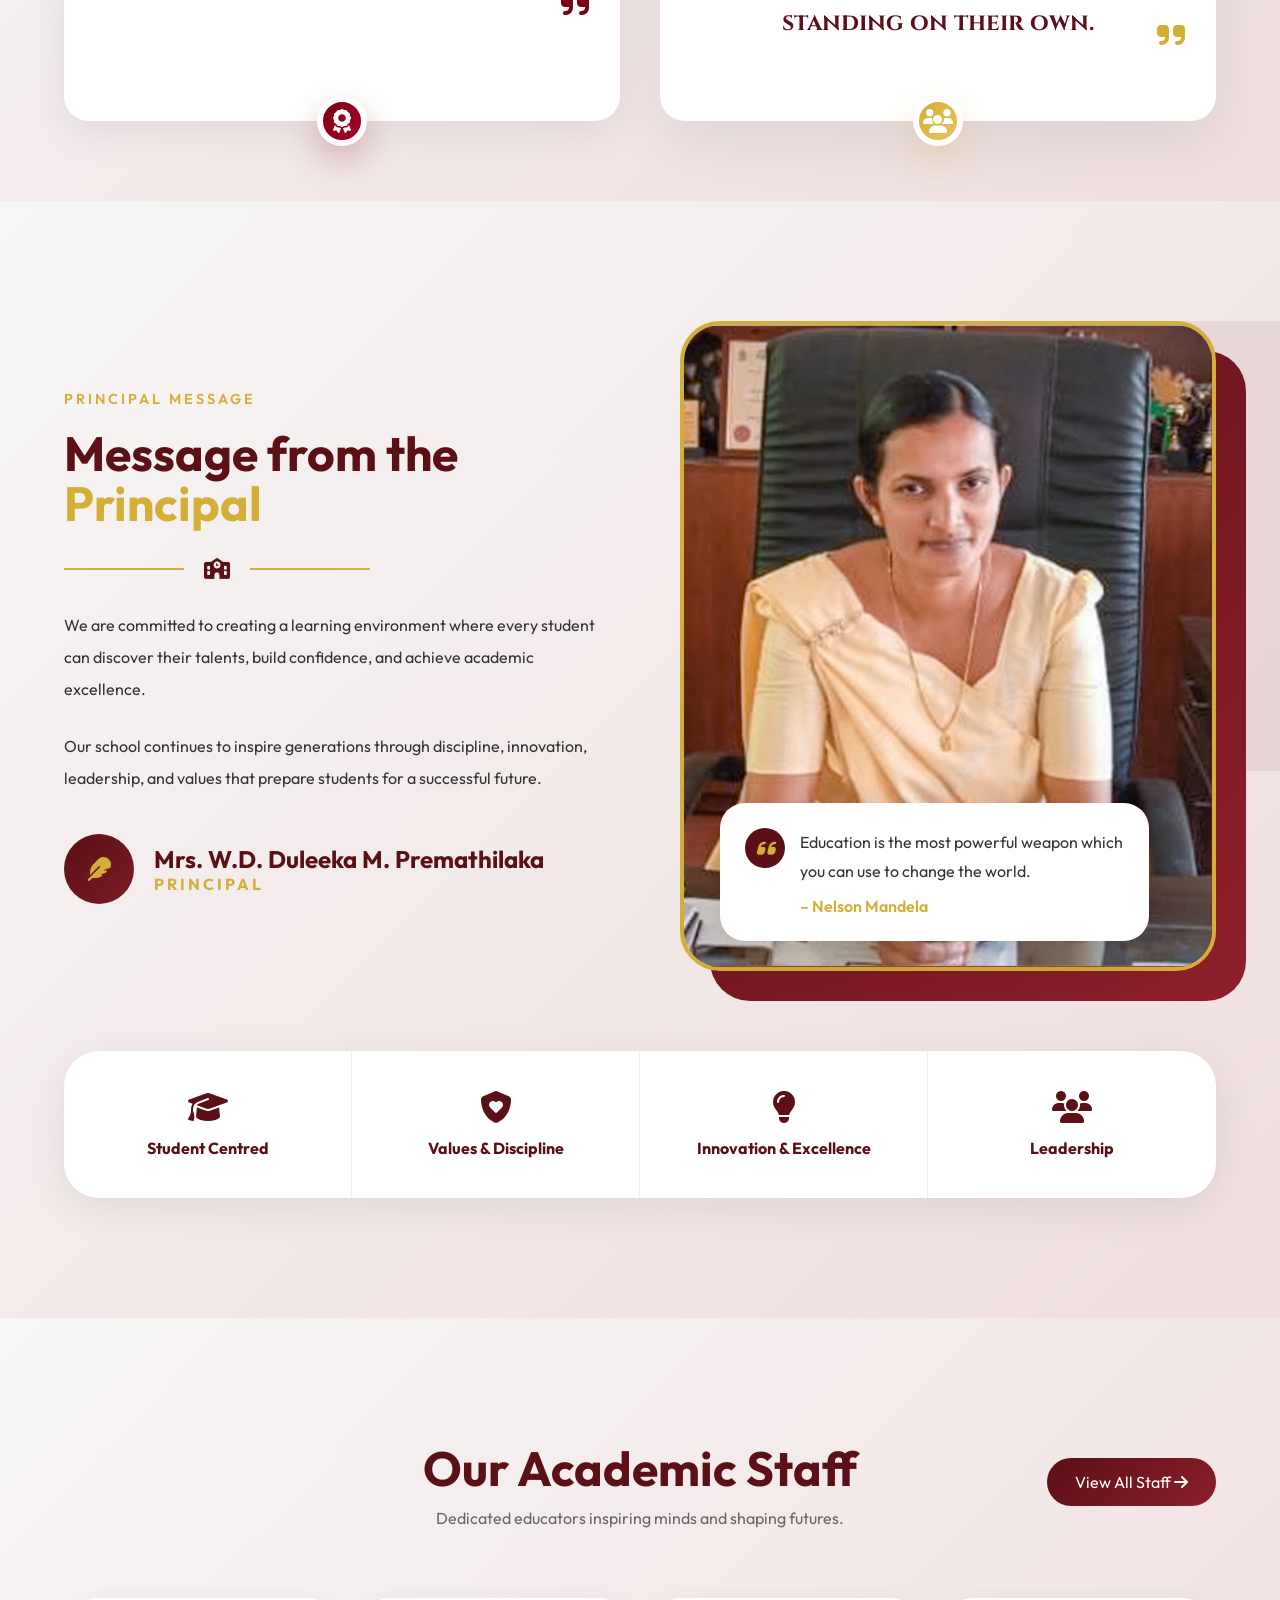
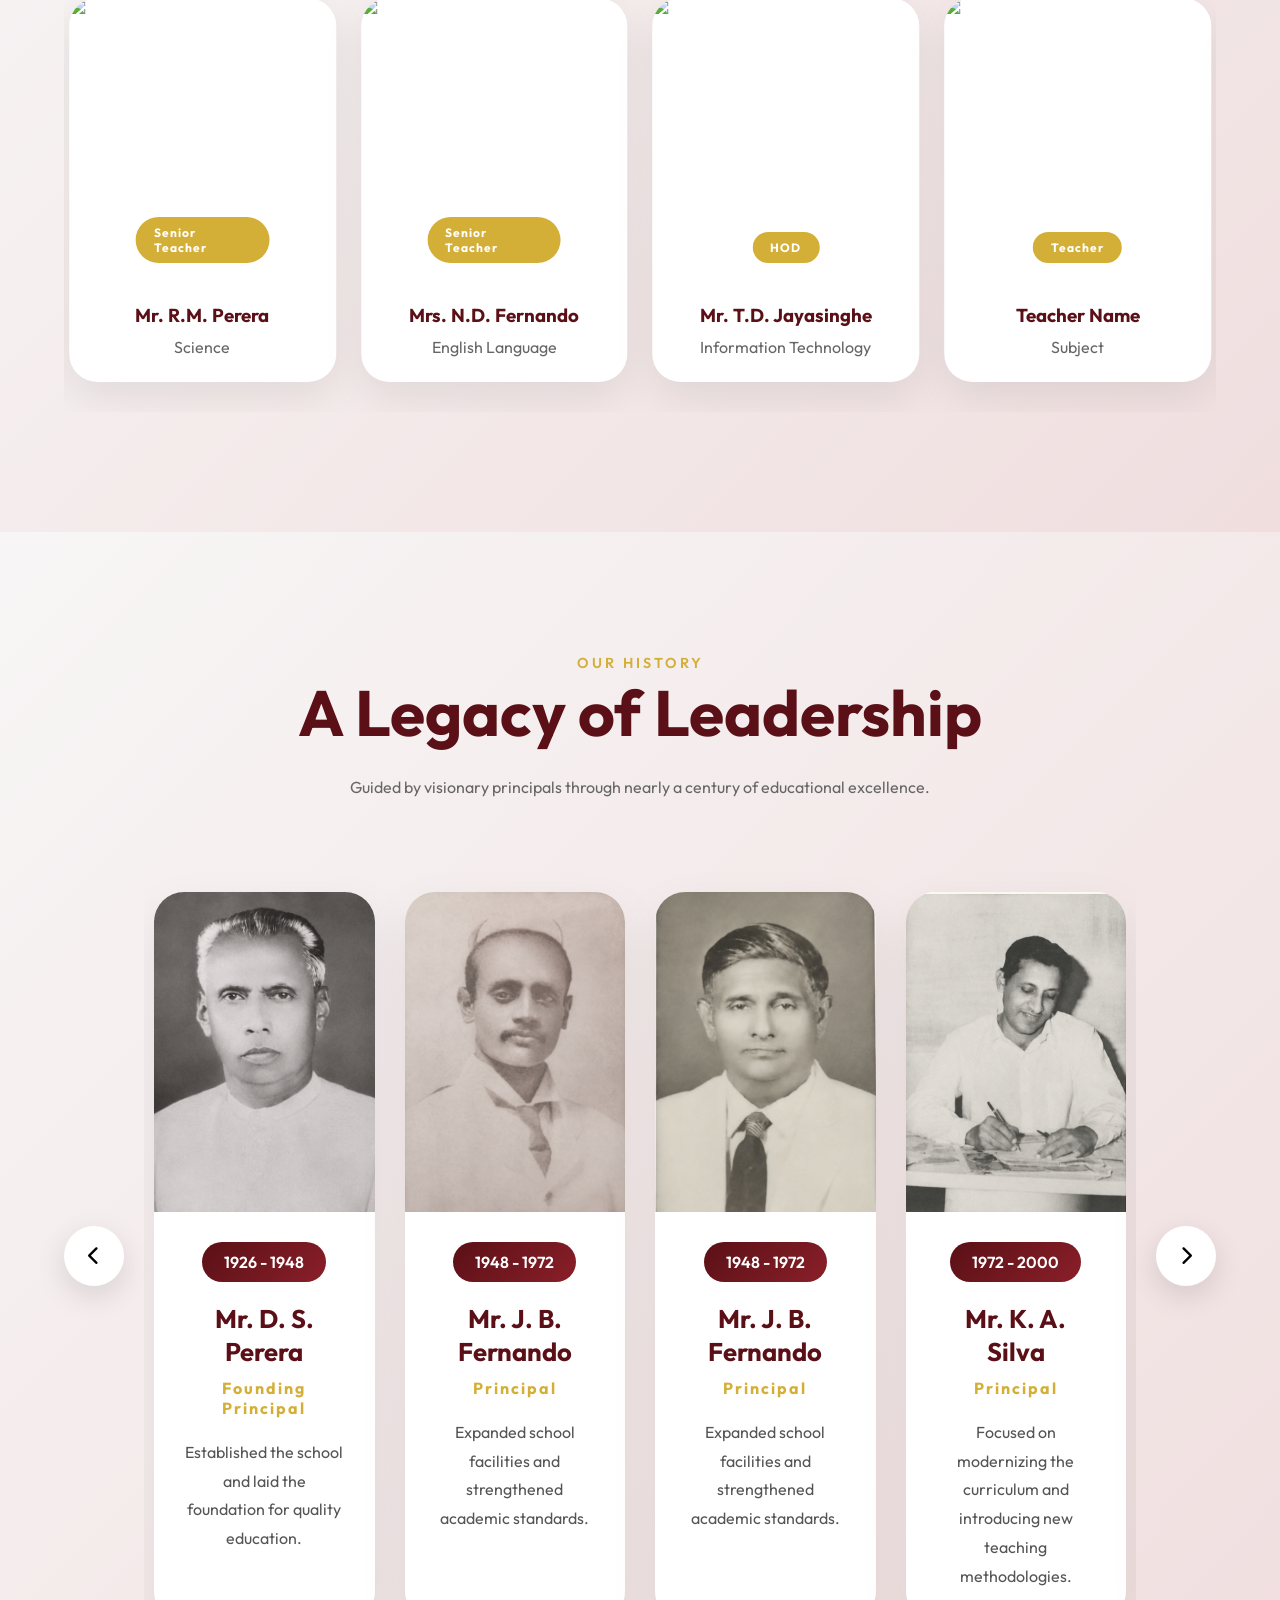
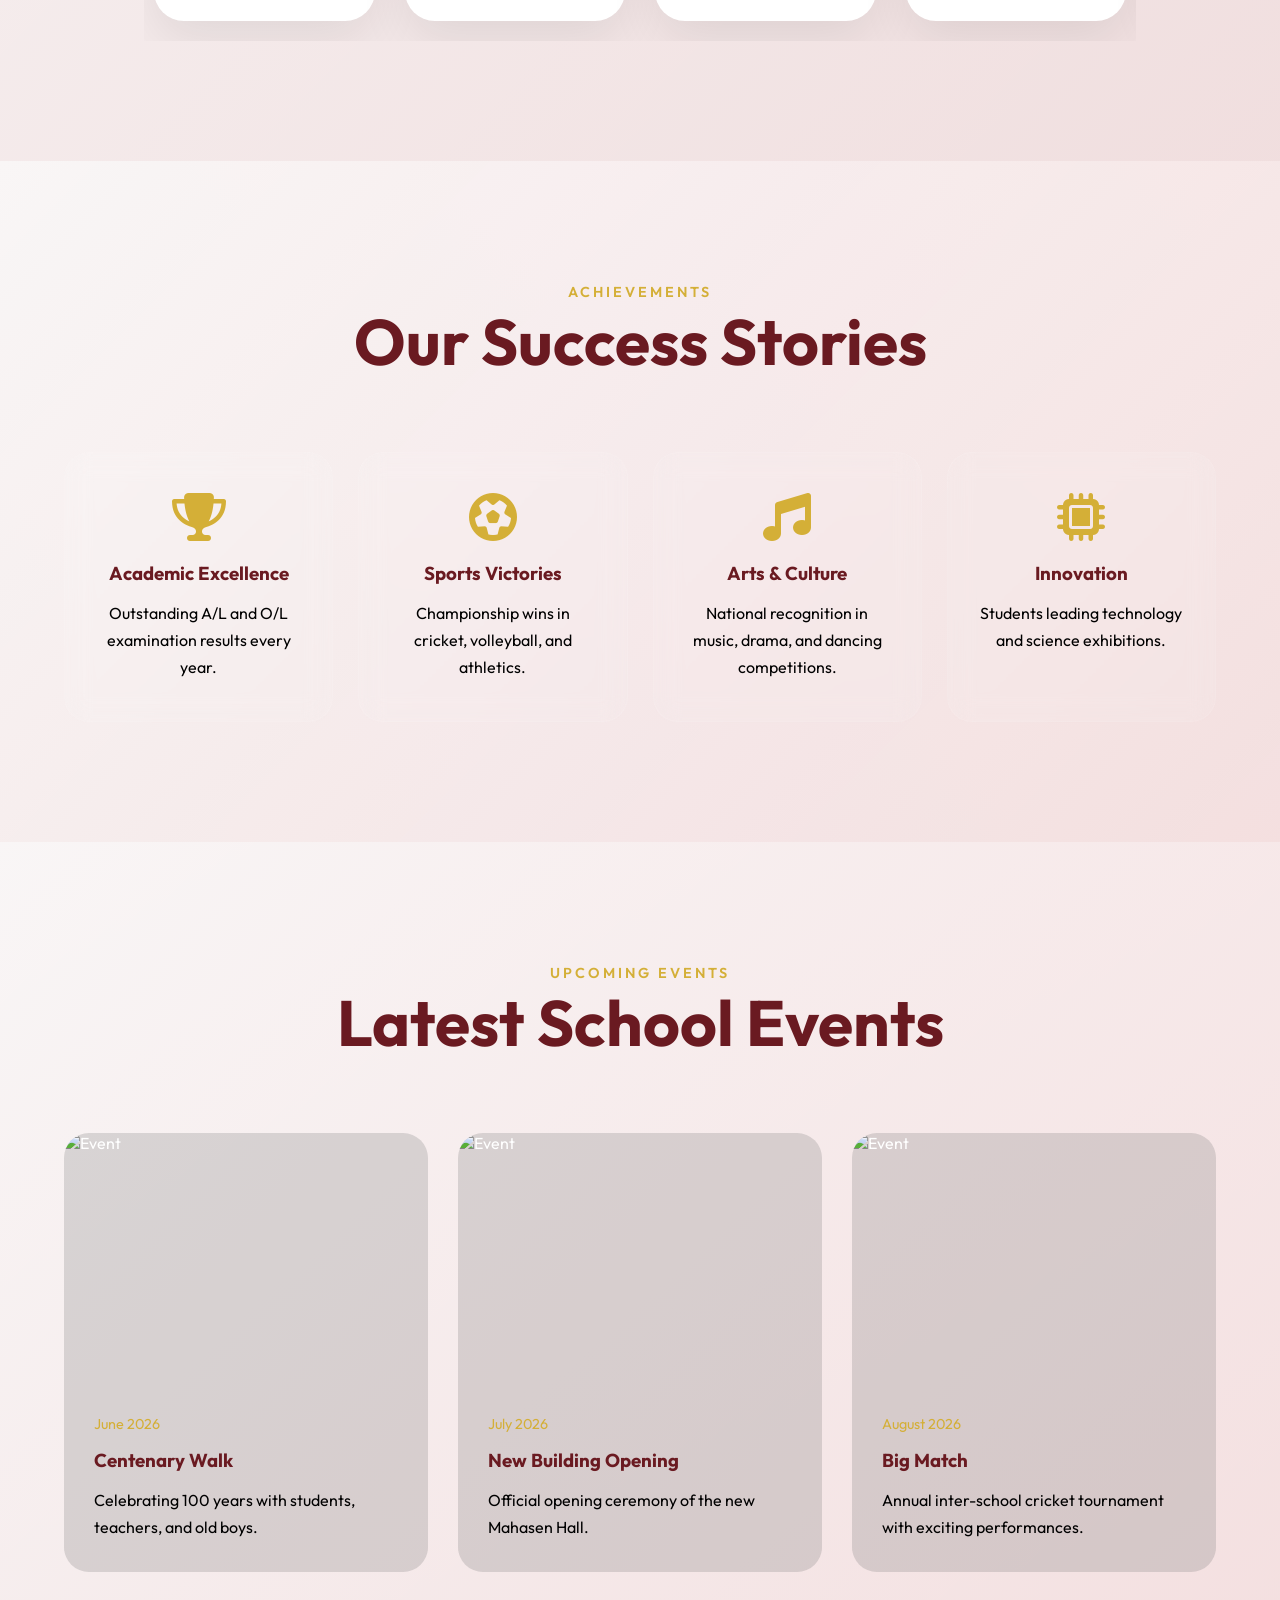
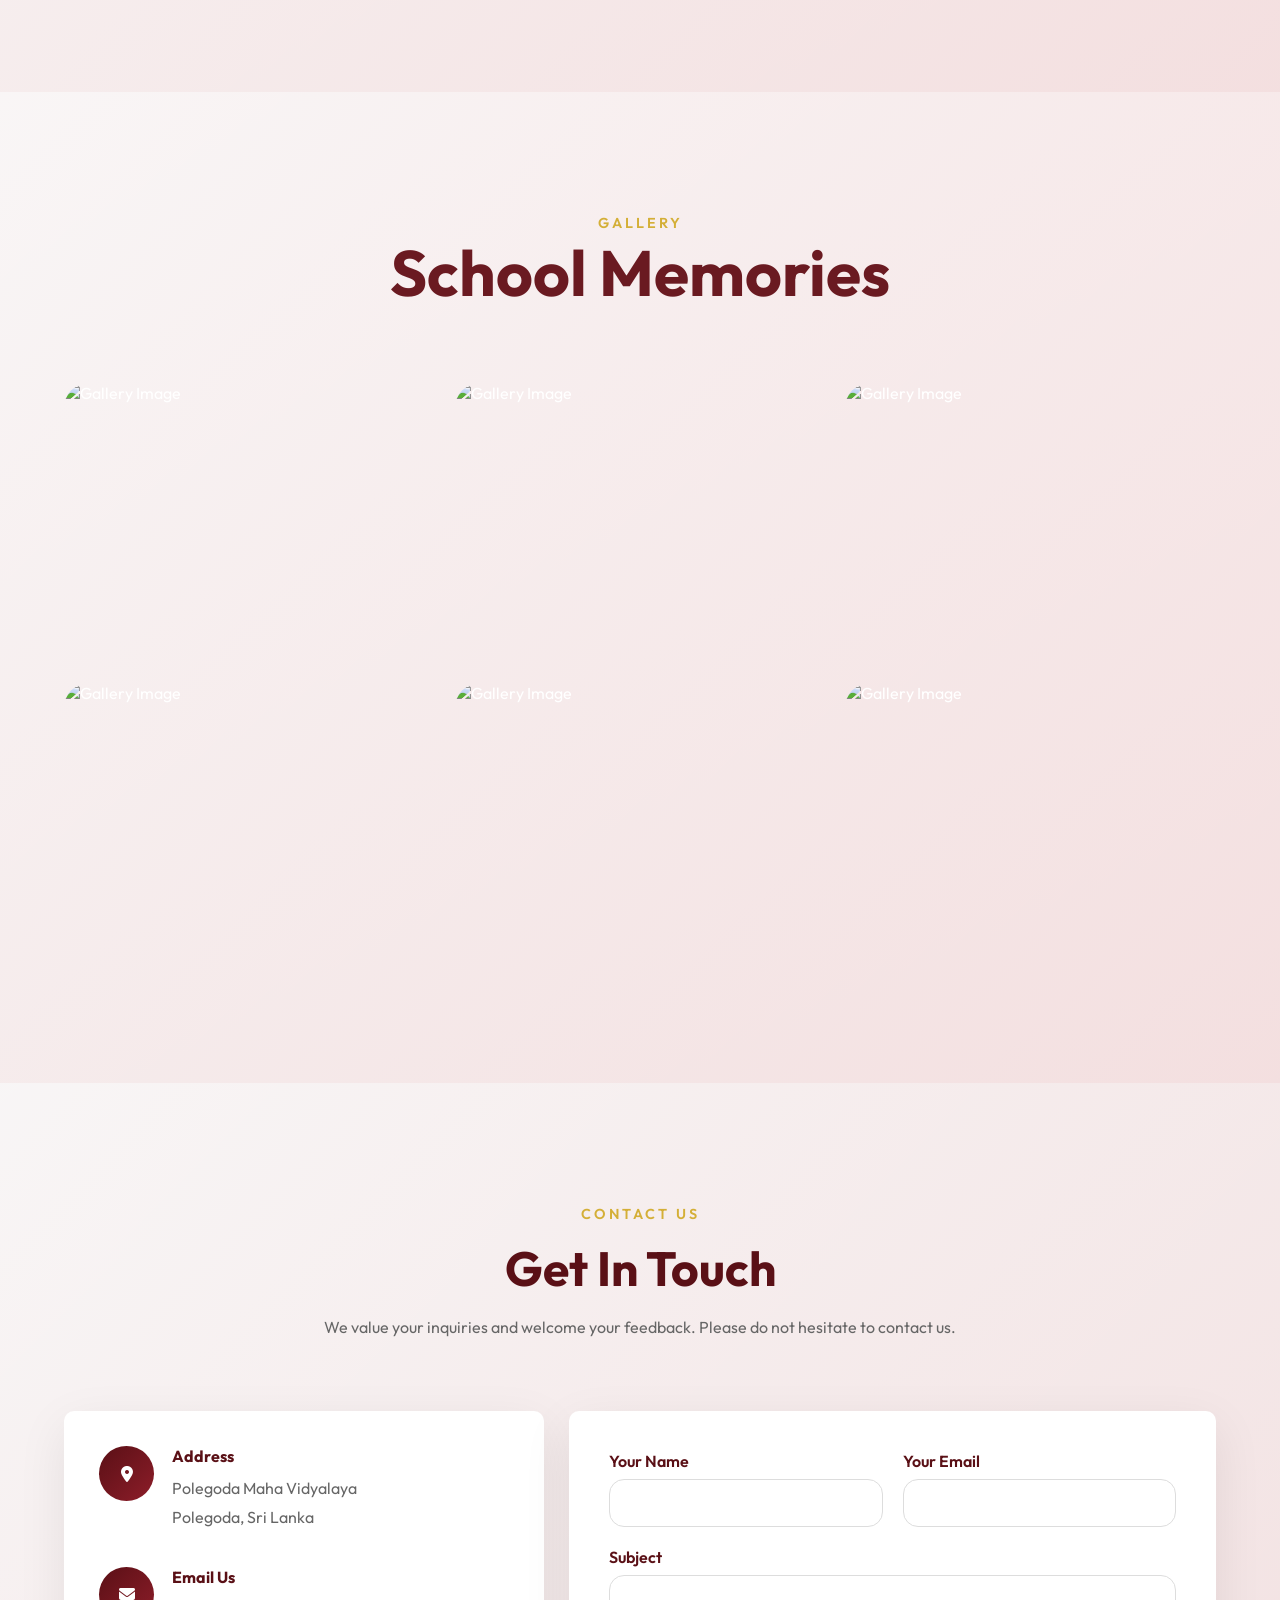
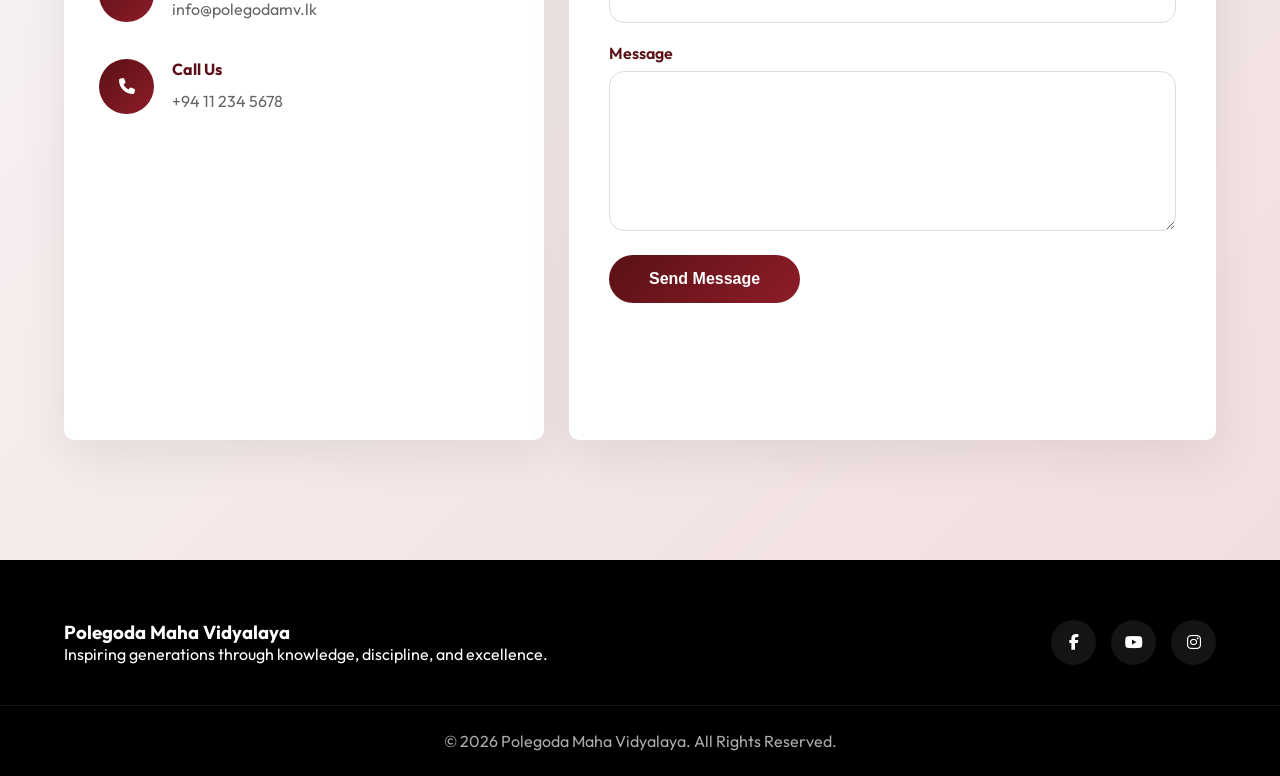
==== commit 51128fc9: "third commit Third commit" ====
--- a/index.html
+++ b/index.html
@@ -490,7 +490,7 @@
           </div>
         </div>
 
-        <div class="staff-stats">
+        <!-- <div class="staff-stats">
           <div class="stat-item">
             <i class="fa-solid fa-chalkboard-user"></i>
             <div>
@@ -522,7 +522,7 @@
               <p>Student Commitment</p>
             </div>
           </div>
-        </div>
+        </div> -->
       </div>
     </section>
 
--- a/style.css
+++ b/style.css
@@ -360,14 +360,6 @@
   background: var(--secondary);
 }
 
-/* Responsive */
-@media (max-width: 768px) {
-  .hero-content {
-    margin-left: 20px;
-    margin-right: 20px;
-  }
-}
-
 /* .hero-content{
 
     text-align:left;
@@ -1256,34 +1248,6 @@
 .feature-modern h4{
 
     color:#5a1016;
-}
-
-@media(max-width:768px){
-
-    .vision-mission-wrapper{
-
-        grid-template-columns:1fr;
-    }
-
-    .about-header h2{
-
-        font-size:1.5rem;
-    }
-
-    .vm-card{
-
-        padding:35px;
-    }
-
-    .vm-card blockquote{
-
-        font-size:1.4rem;
-    }
-
-    .about-features-modern{
-
-        grid-template-columns:1fr 1fr;
-    }
 }
 
 /* ================= PRINCIPAL ================= */
@@ -1538,29 +1502,6 @@
 
 .value-item h4{
     color:#5a1016;
-}
-
-@media(max-width:768px){
-
-    .principal-modern-grid{
-        grid-template-columns:1fr;
-    }
-
-    .principal-text h2{
-        font-size:3rem;
-    }
-
-    .principal-values{
-        grid-template-columns:1fr 1fr;
-    }
-
-    .quote-card{
-        position:relative;
-        width:100%;
-        left:0;
-        bottom:0;
-        margin-top:20px;
-    }
 }
 
 /* Academic Staff */
@@ -2345,18 +2286,6 @@
     }
 }
 
-@media(max-width:768px){
-
-    .form-row{
-
-        grid-template-columns:1fr;
-    }
-
-    .contact-header h2{
-
-        font-size:2.3rem;
-    }
-}
 /* ================= FOOTER ================= */
 
 .footer {
@@ -2565,25 +2494,6 @@
 
 }
 
-/* mobile */
-
-@media(max-width:768px) {
-
-    .loader-content img {
-        width: 120px;
-        height: 120px;
-    }
-
-    .loader-content h2 {
-        font-size: 1.6rem;
-    }
-
-    .loader-content p {
-        font-size: 0.95rem;
-    }
-
-}
-
 /* ================= RESPONSIVE ================= */
 
 @media(max-width: 992px) {
@@ -2611,6 +2521,77 @@
 }
 
 @media(max-width: 768px) {
+
+    .container{
+        width: 92%;
+    }
+
+    .hero{
+        min-height: auto;
+        padding: 120px 0 40px;
+    }
+
+    .hero-content{
+        margin: 0;
+        padding: 0;
+        text-align: left;
+    }
+
+    .hero h1{
+        font-size: 3rem;
+        line-height: 1.05;
+        max-width: 100%;
+    }
+
+    .hero-subtitle{
+        font-size: 1rem;
+        line-height: 1.6;
+        max-width: 100%;
+    }
+
+    .hero-stats{
+        grid-template-columns: 1fr;
+        gap: 20px;
+    }
+
+    .hero-buttons {
+        flex-direction: column;
+    }
+
+    .hero-slide::before{
+        background: linear-gradient(
+            180deg,
+            rgba(20,6,8,.85) 0%,
+            rgba(20,6,8,.65) 50%,
+            rgba(20,6,8,.45) 100%
+        );
+    }
+
+    .stat-card{
+        width: 100%;
+        padding: 20px;
+    }
+
+    .stat-card h2{
+        font-size: 2.5rem;
+    }
+
+    .logo h2{
+        font-size: 1rem;
+    }
+
+    .logo span{
+        font-size: 0.7rem;
+    }
+
+    .logo img{
+        width: 45px;
+    }
+
+    .language-switcher{
+        padding: 6px 10px;
+        font-size: 0.8rem;
+    }
 
     .nav {
         position: fixed;
@@ -2662,7 +2643,81 @@
         text-align: center;
     }
 
-    .hero-buttons {
-        flex-direction: column;
-    }
-}
+    /* .hero-content {
+        margin-left: 20px;
+        margin-right: 20px;
+    } */
+
+    .vision-mission-wrapper{
+
+        grid-template-columns:1fr;
+    }
+
+    .about-header h2{
+
+        font-size:1.5rem;
+    }
+
+    .vm-card{
+
+        padding:35px;
+    }
+
+    .vm-card blockquote{
+
+        font-size:1.4rem;
+    }
+
+    .about-features-modern{
+
+        grid-template-columns:1fr 1fr;
+    }
+
+    .principal-modern-grid{
+        grid-template-columns:1fr;
+    }
+
+    .principal-text h2{
+        font-size:3rem;
+    }
+
+    .principal-values{
+        grid-template-columns:1fr 1fr;
+    }
+
+    .quote-card{
+        position:relative;
+        width:100%;
+        left:0;
+        bottom:0;
+        margin-top:20px;
+    }
+
+        .form-row{
+
+        grid-template-columns:1fr;
+    }
+
+    .contact-header h2{
+
+        font-size:2.3rem;
+    }
+
+    
+    .loader-content img {
+        width: 120px;
+        height: 120px;
+    }
+
+    .loader-content h2 {
+        font-size: 1.6rem;
+    }
+
+    .loader-content p {
+        font-size: 0.95rem;
+    }
+
+}
+
+
+
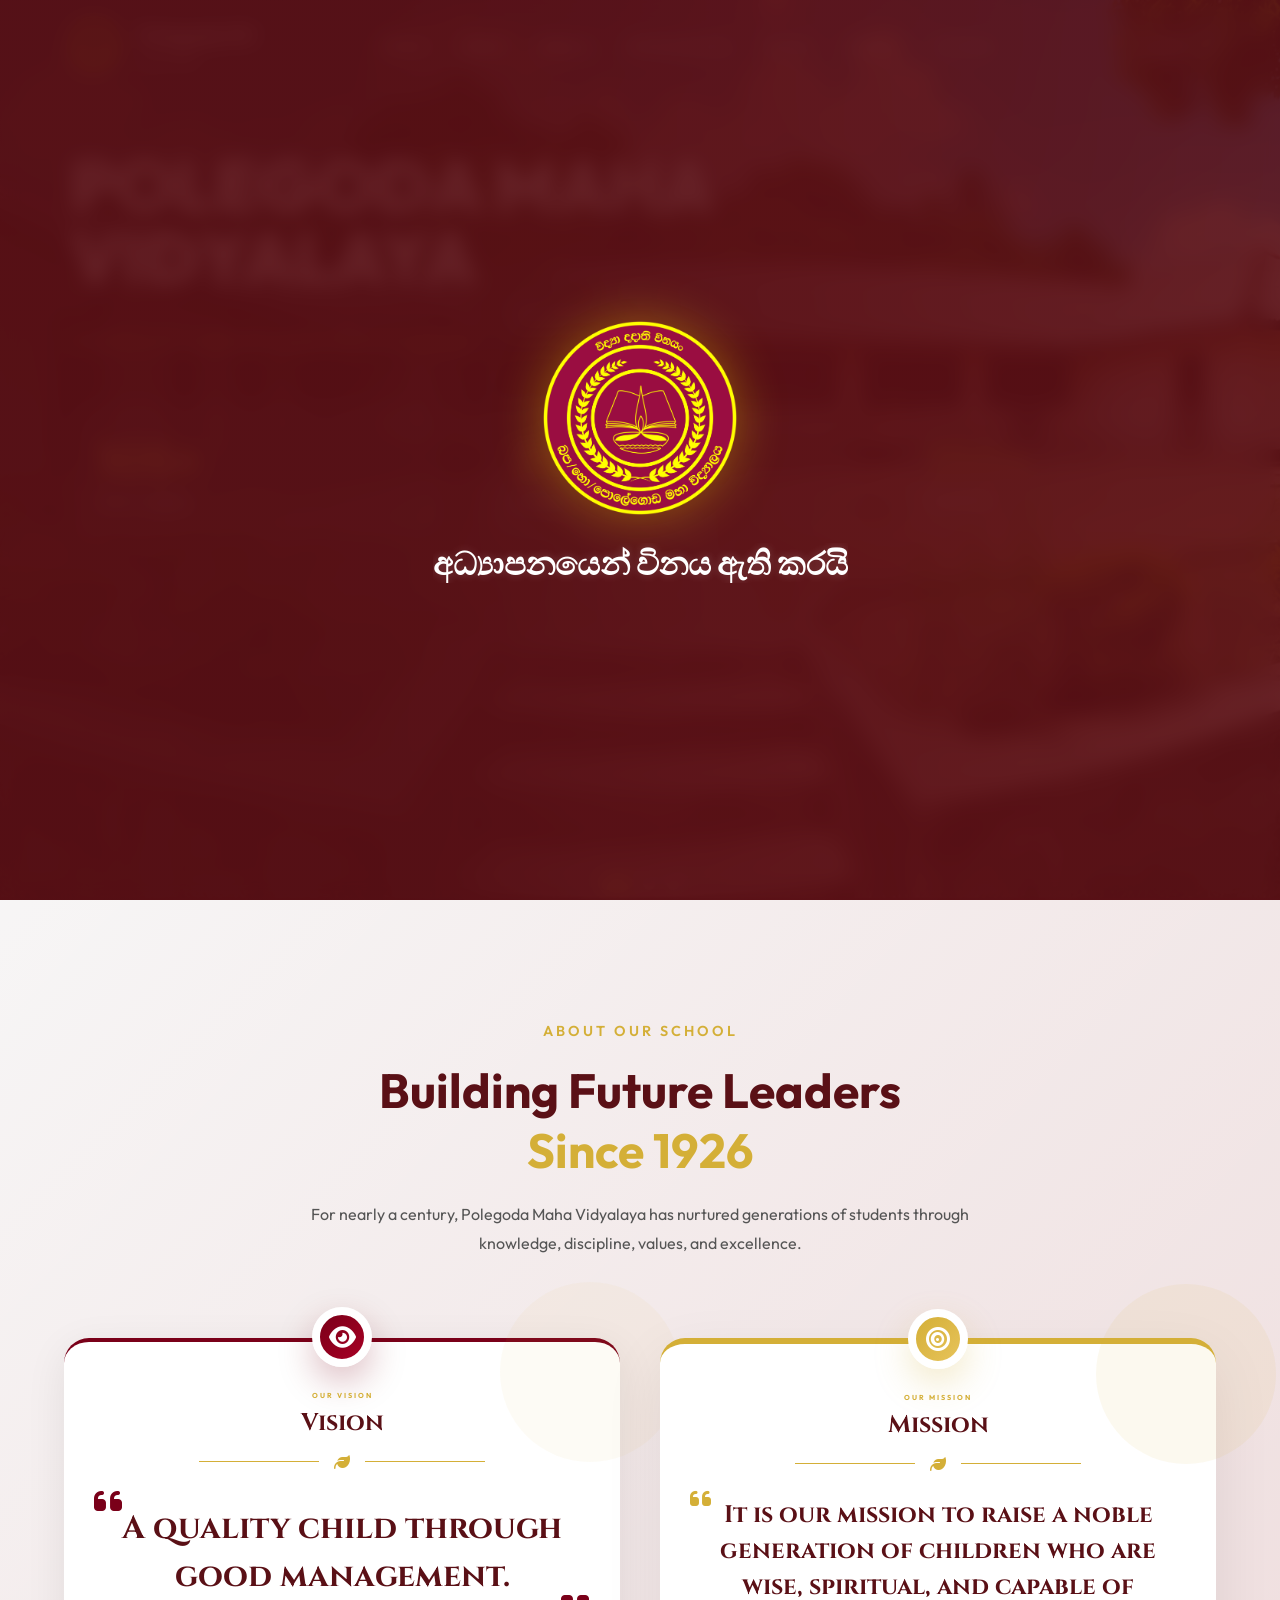
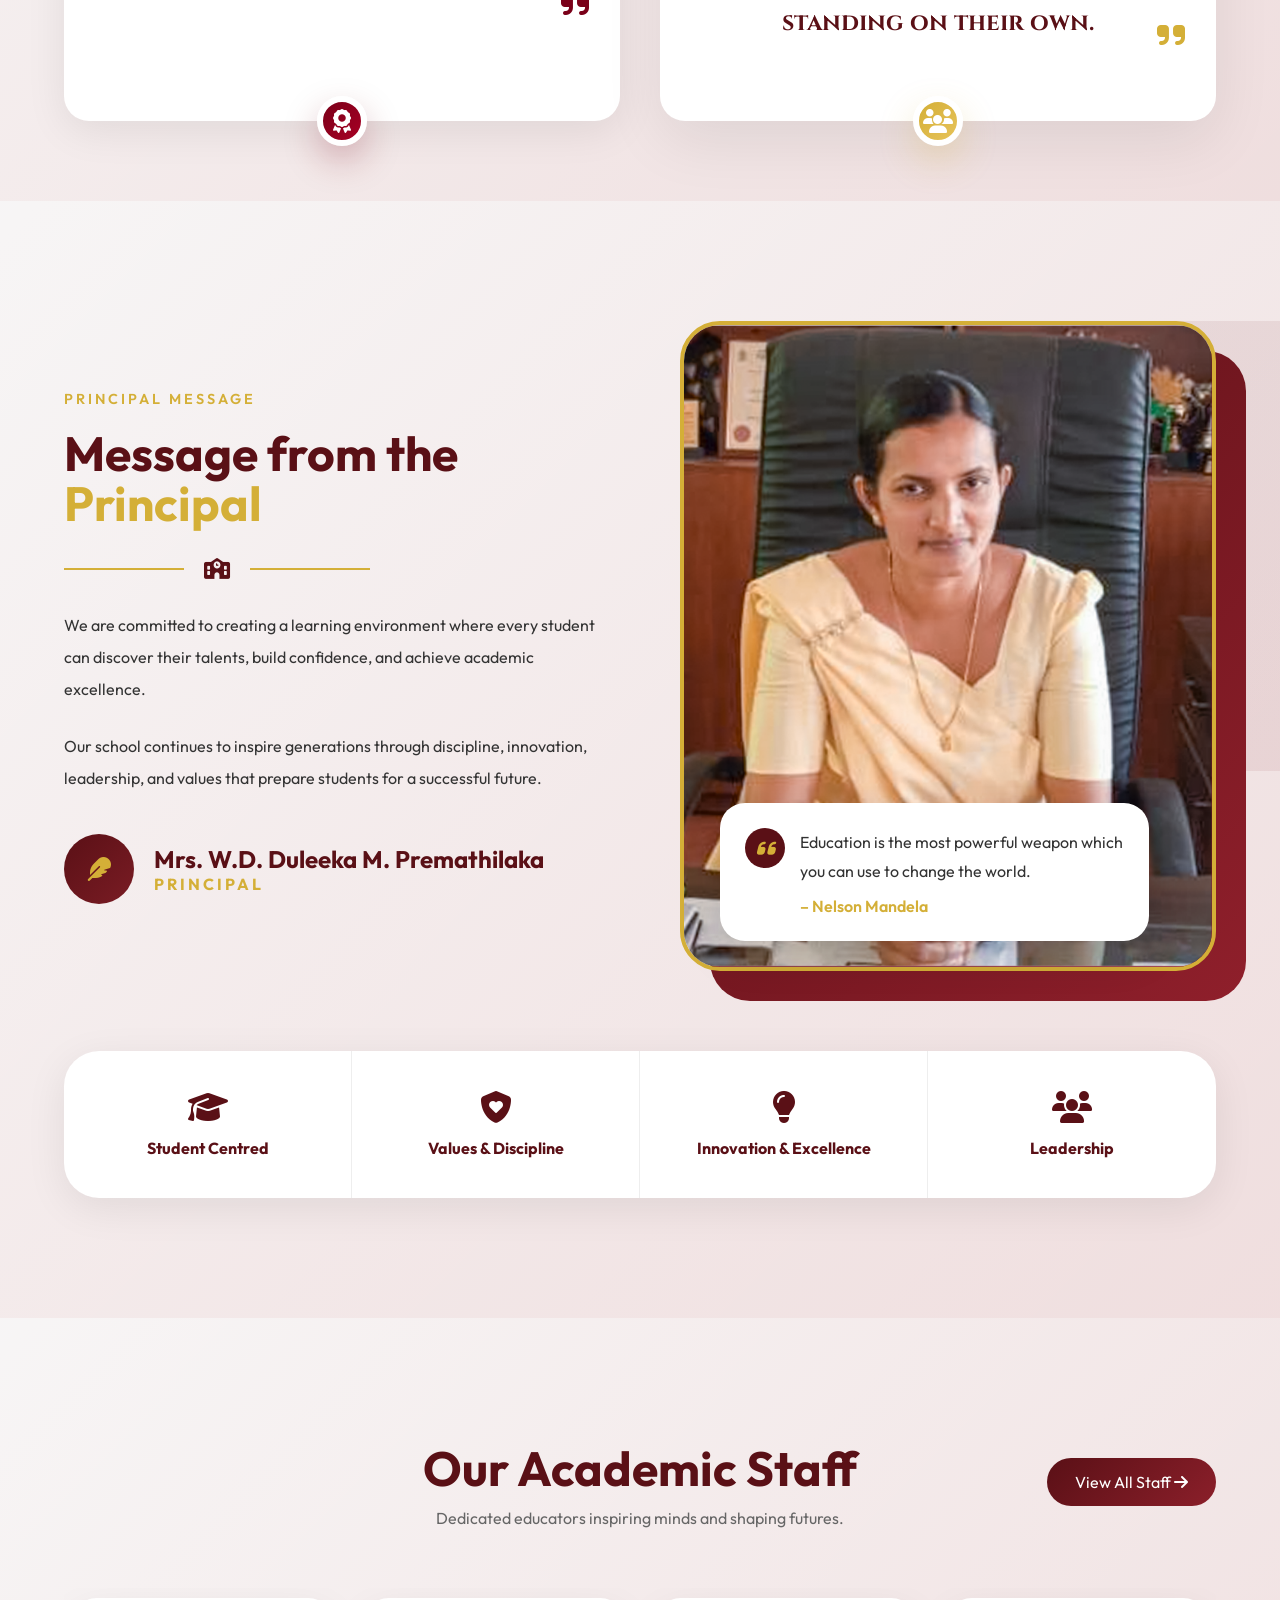
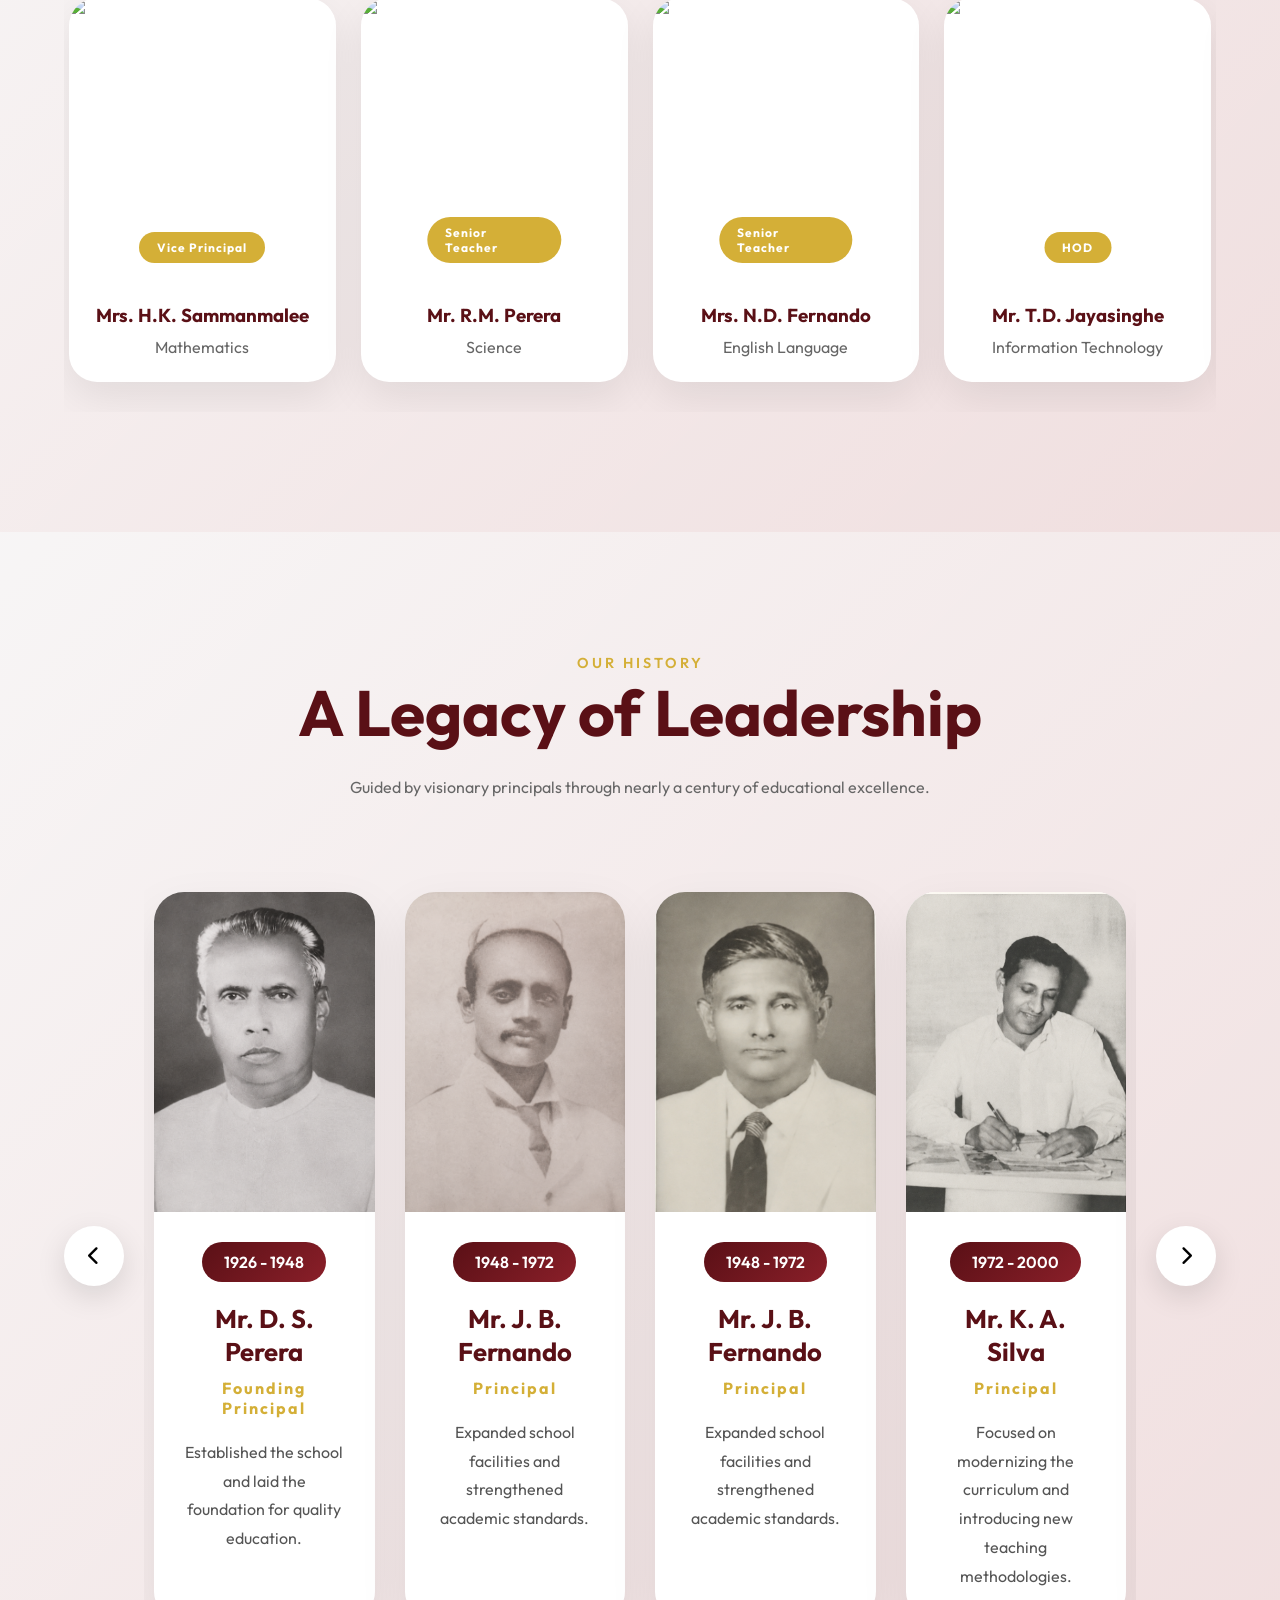
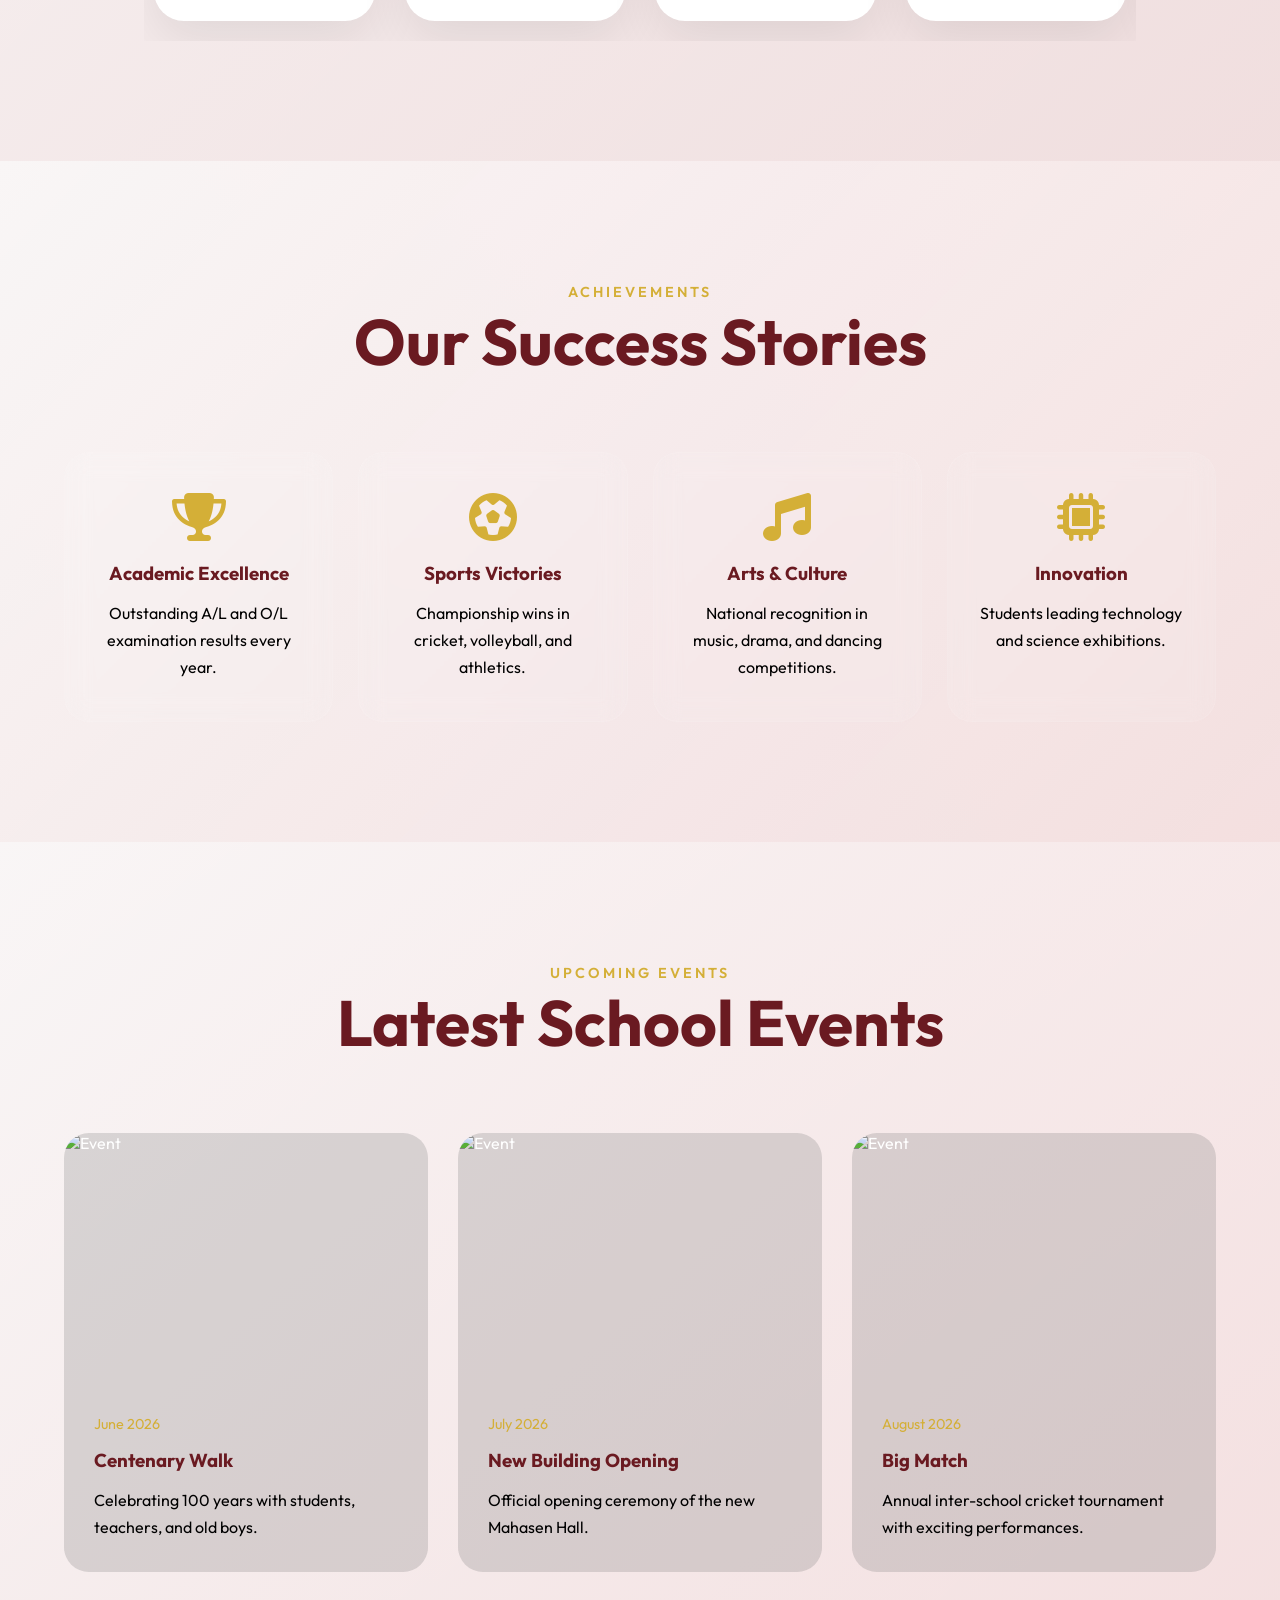
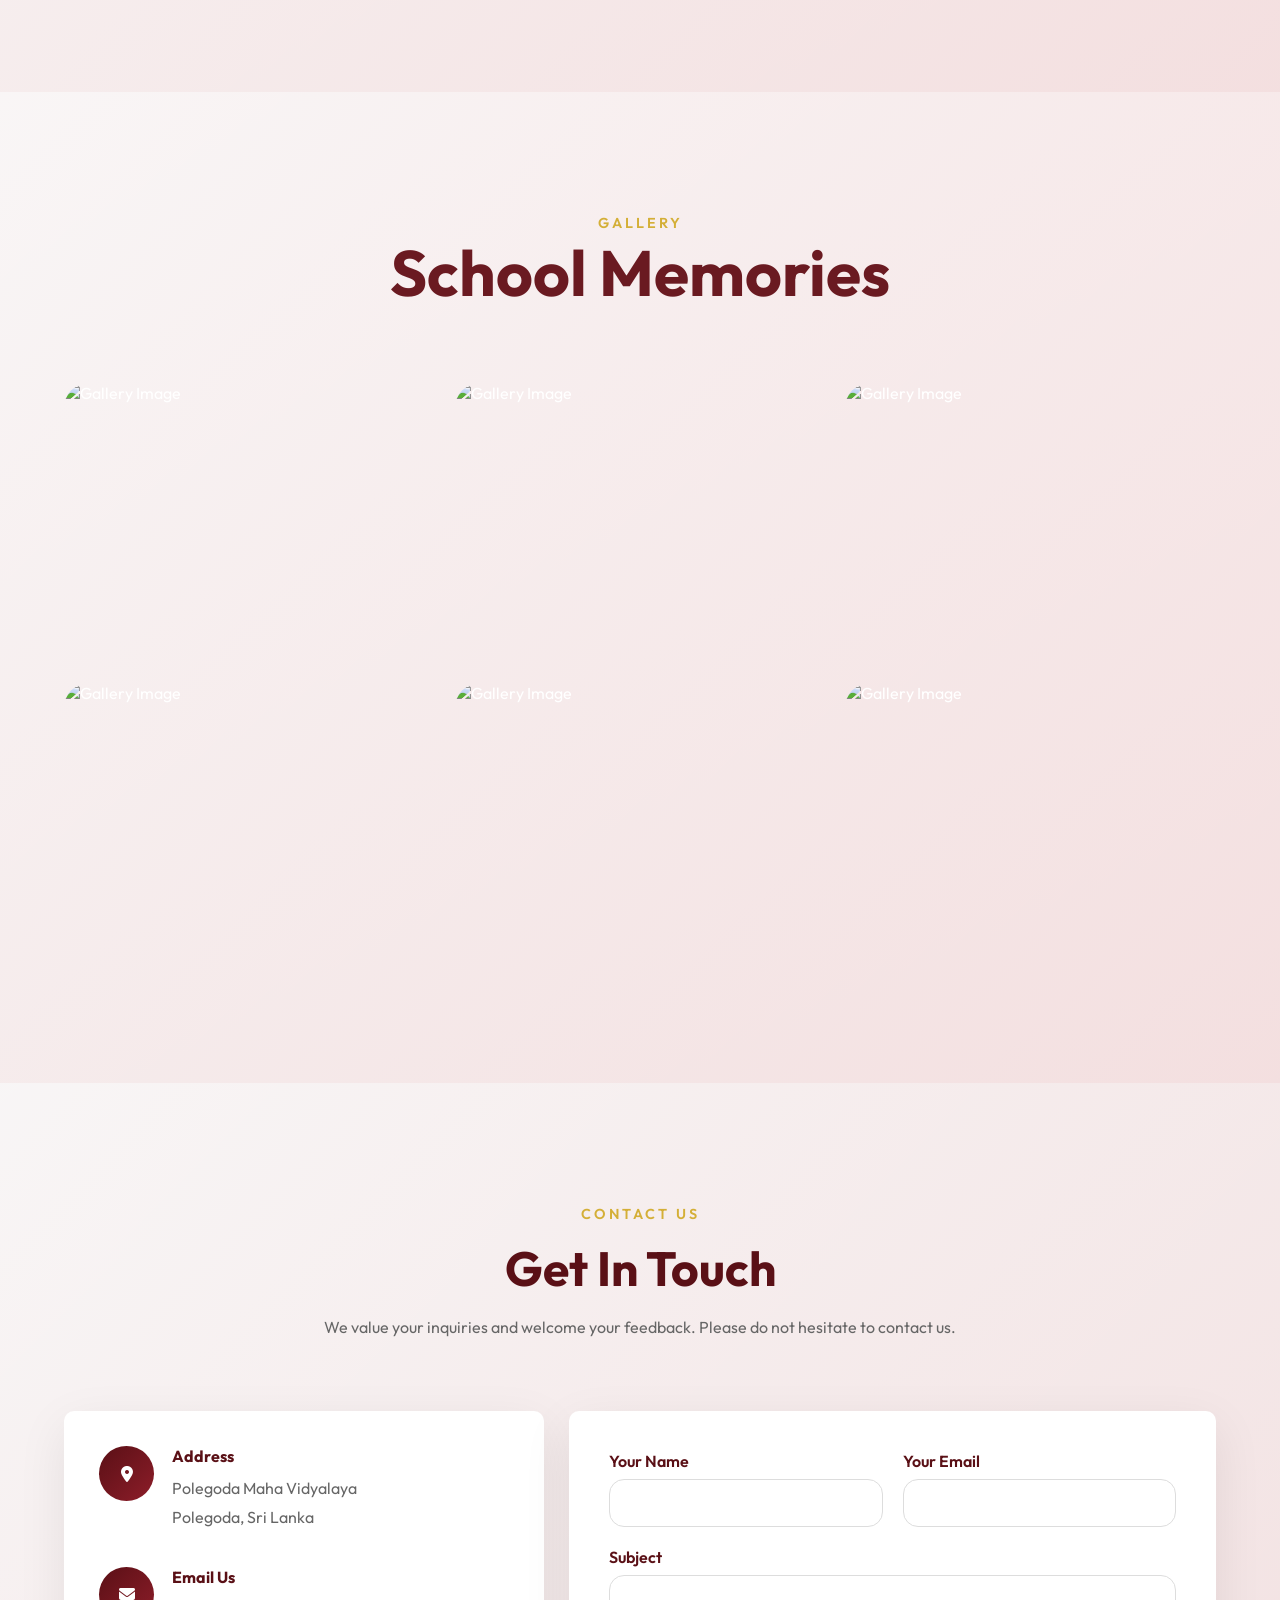
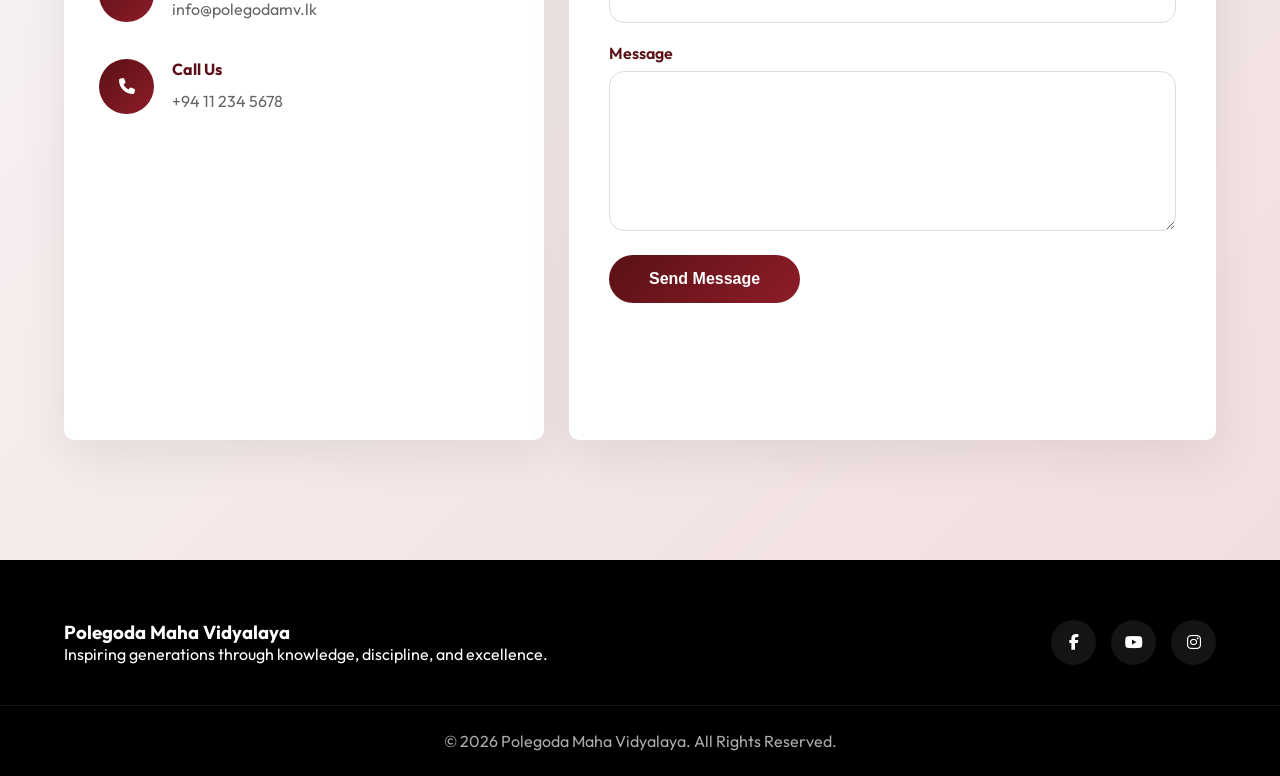
==== commit 2c8ba81f: "4th commit 4th commit" ====
--- a/index.html
+++ b/index.html
@@ -122,7 +122,7 @@
 
         <div class="hero-stats">
           <div class="stat-card glass">
-            <h2>100+</h2>
+            <h2>105+</h2>
             <p data-key="yearsLegacy">Years Legacy</p>
           </div>
 
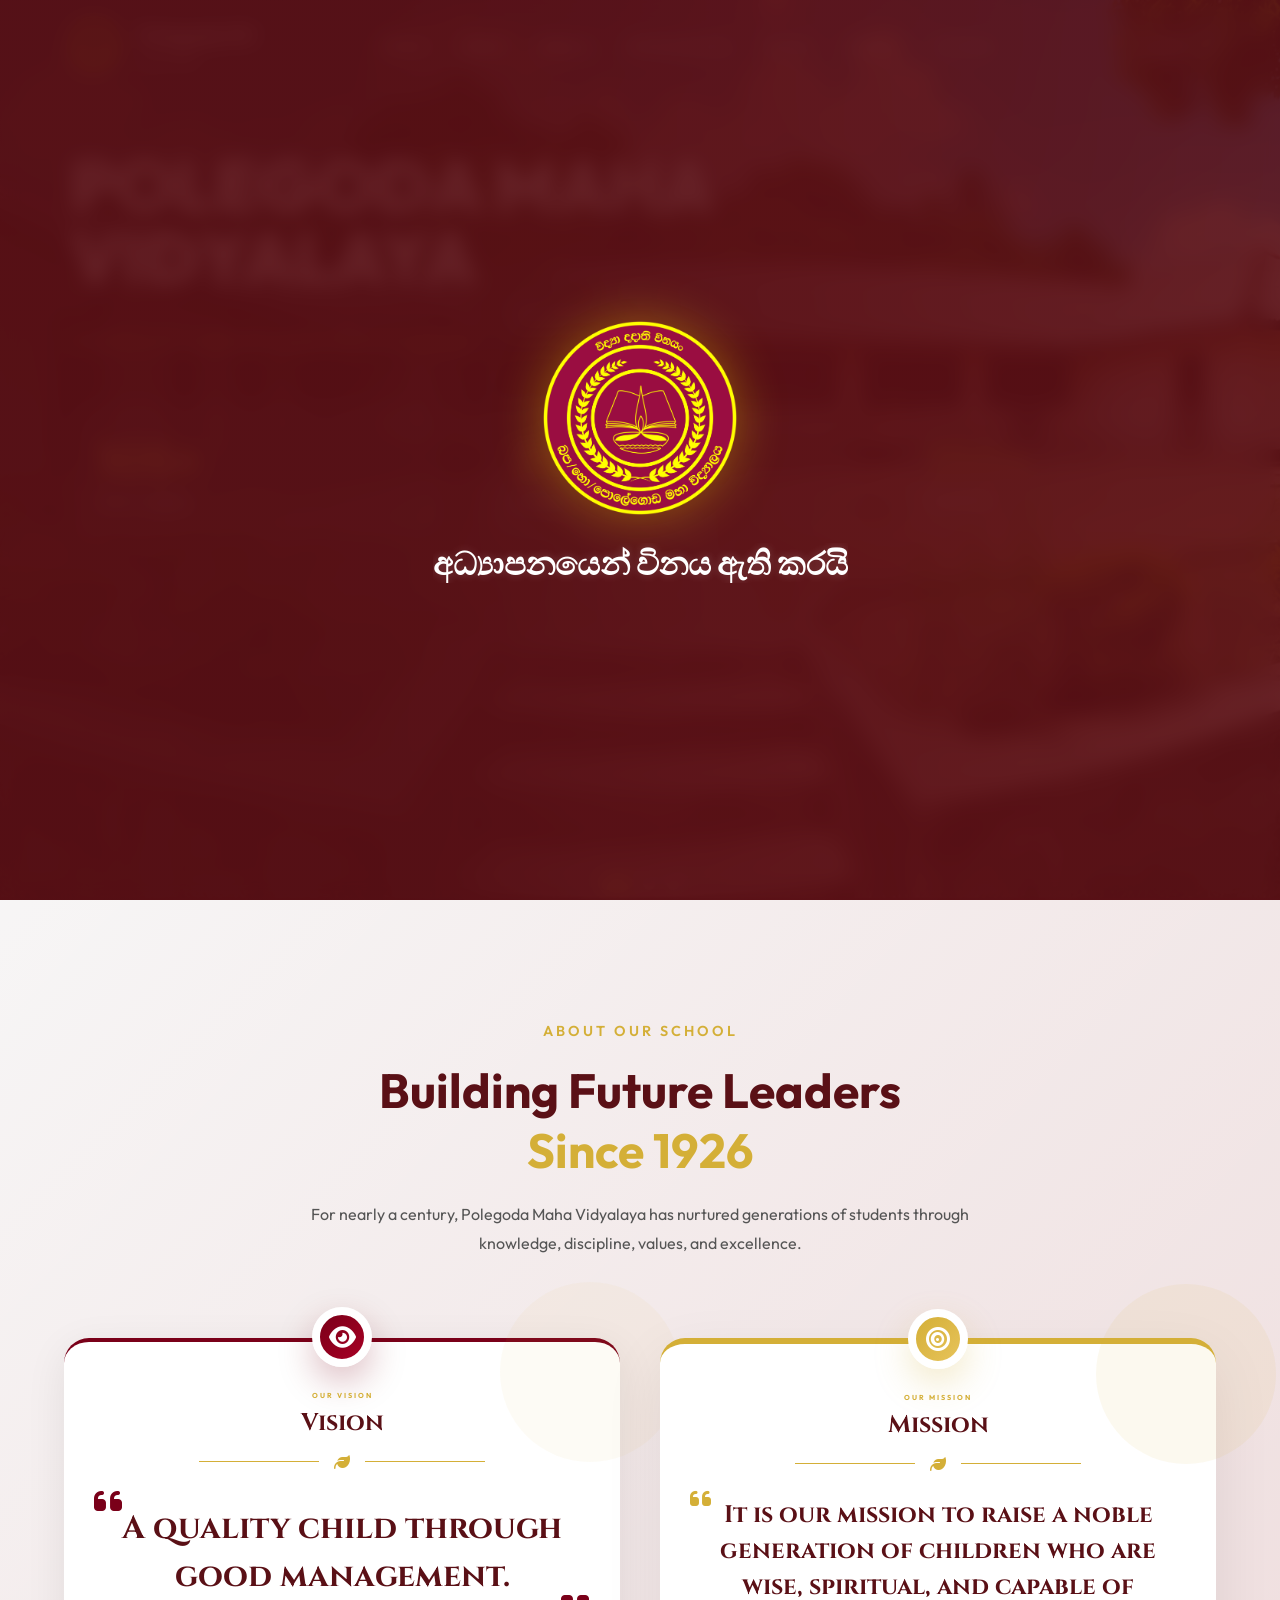
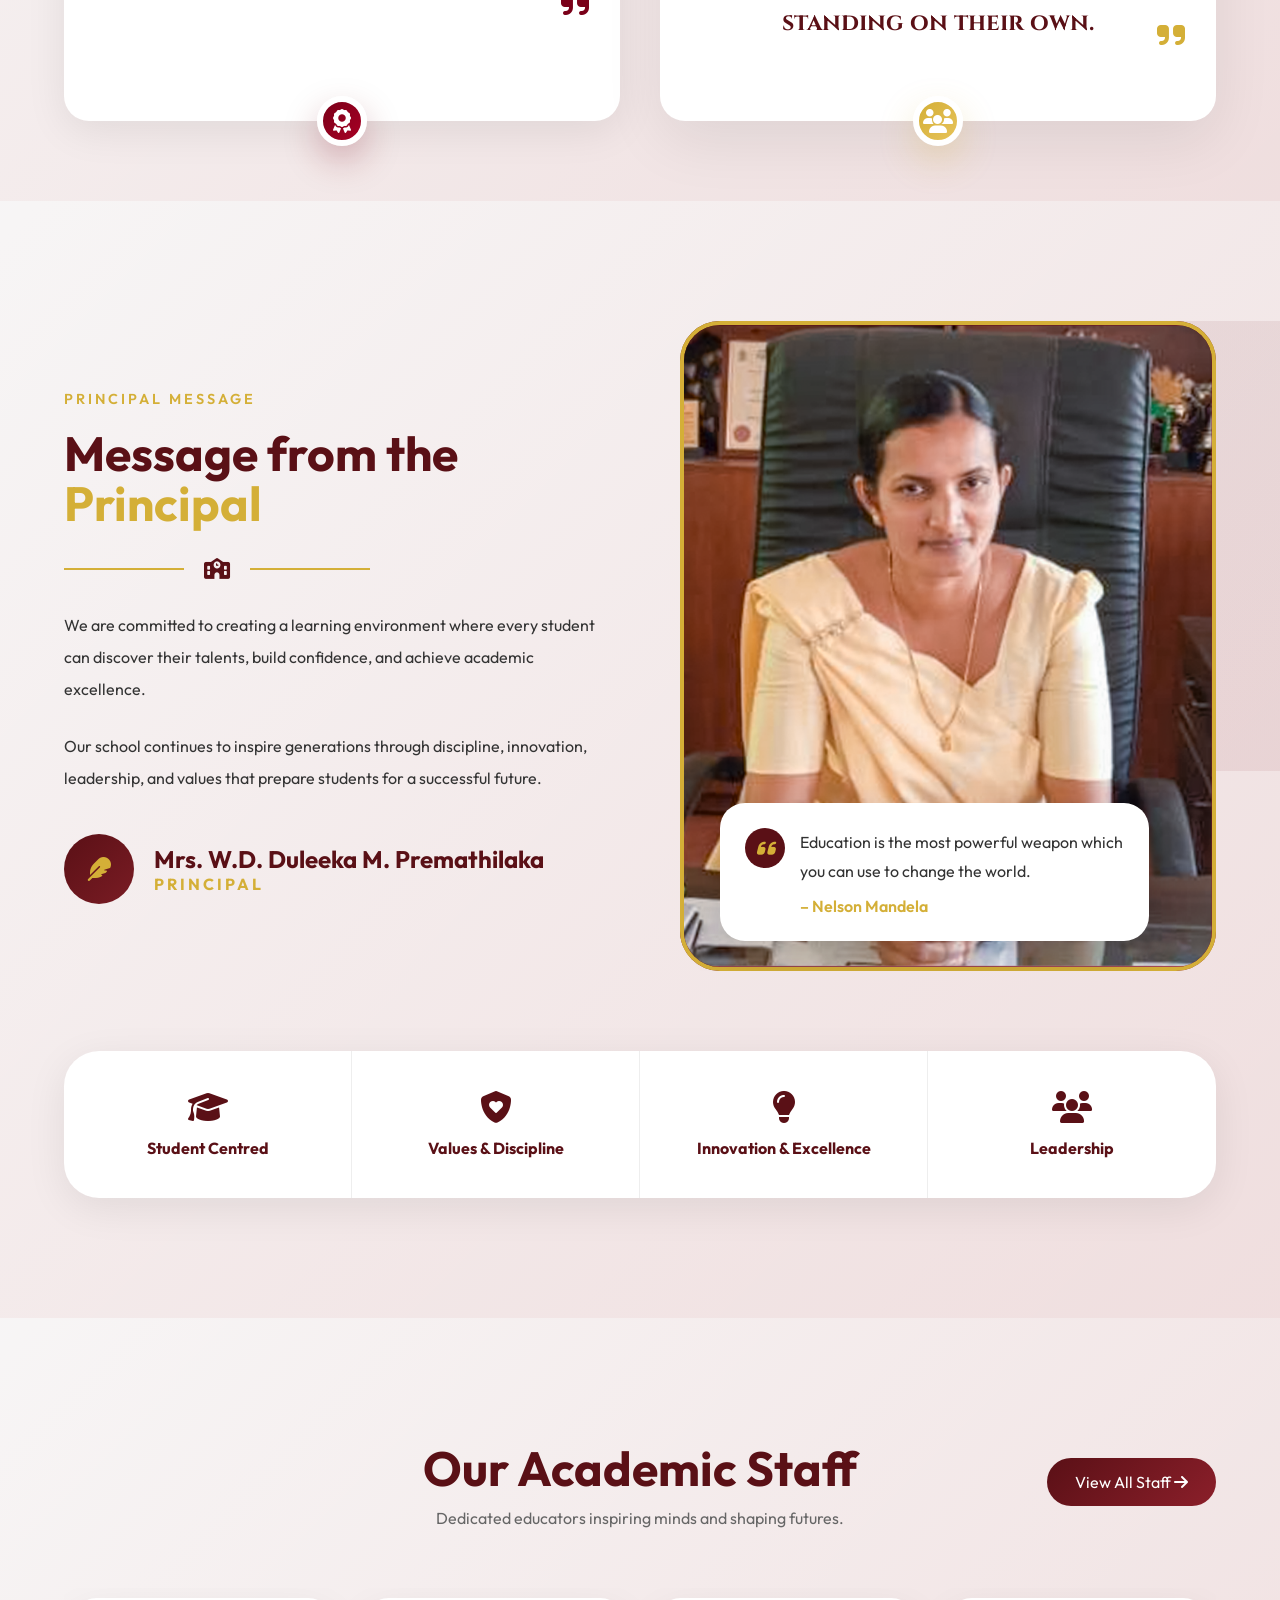
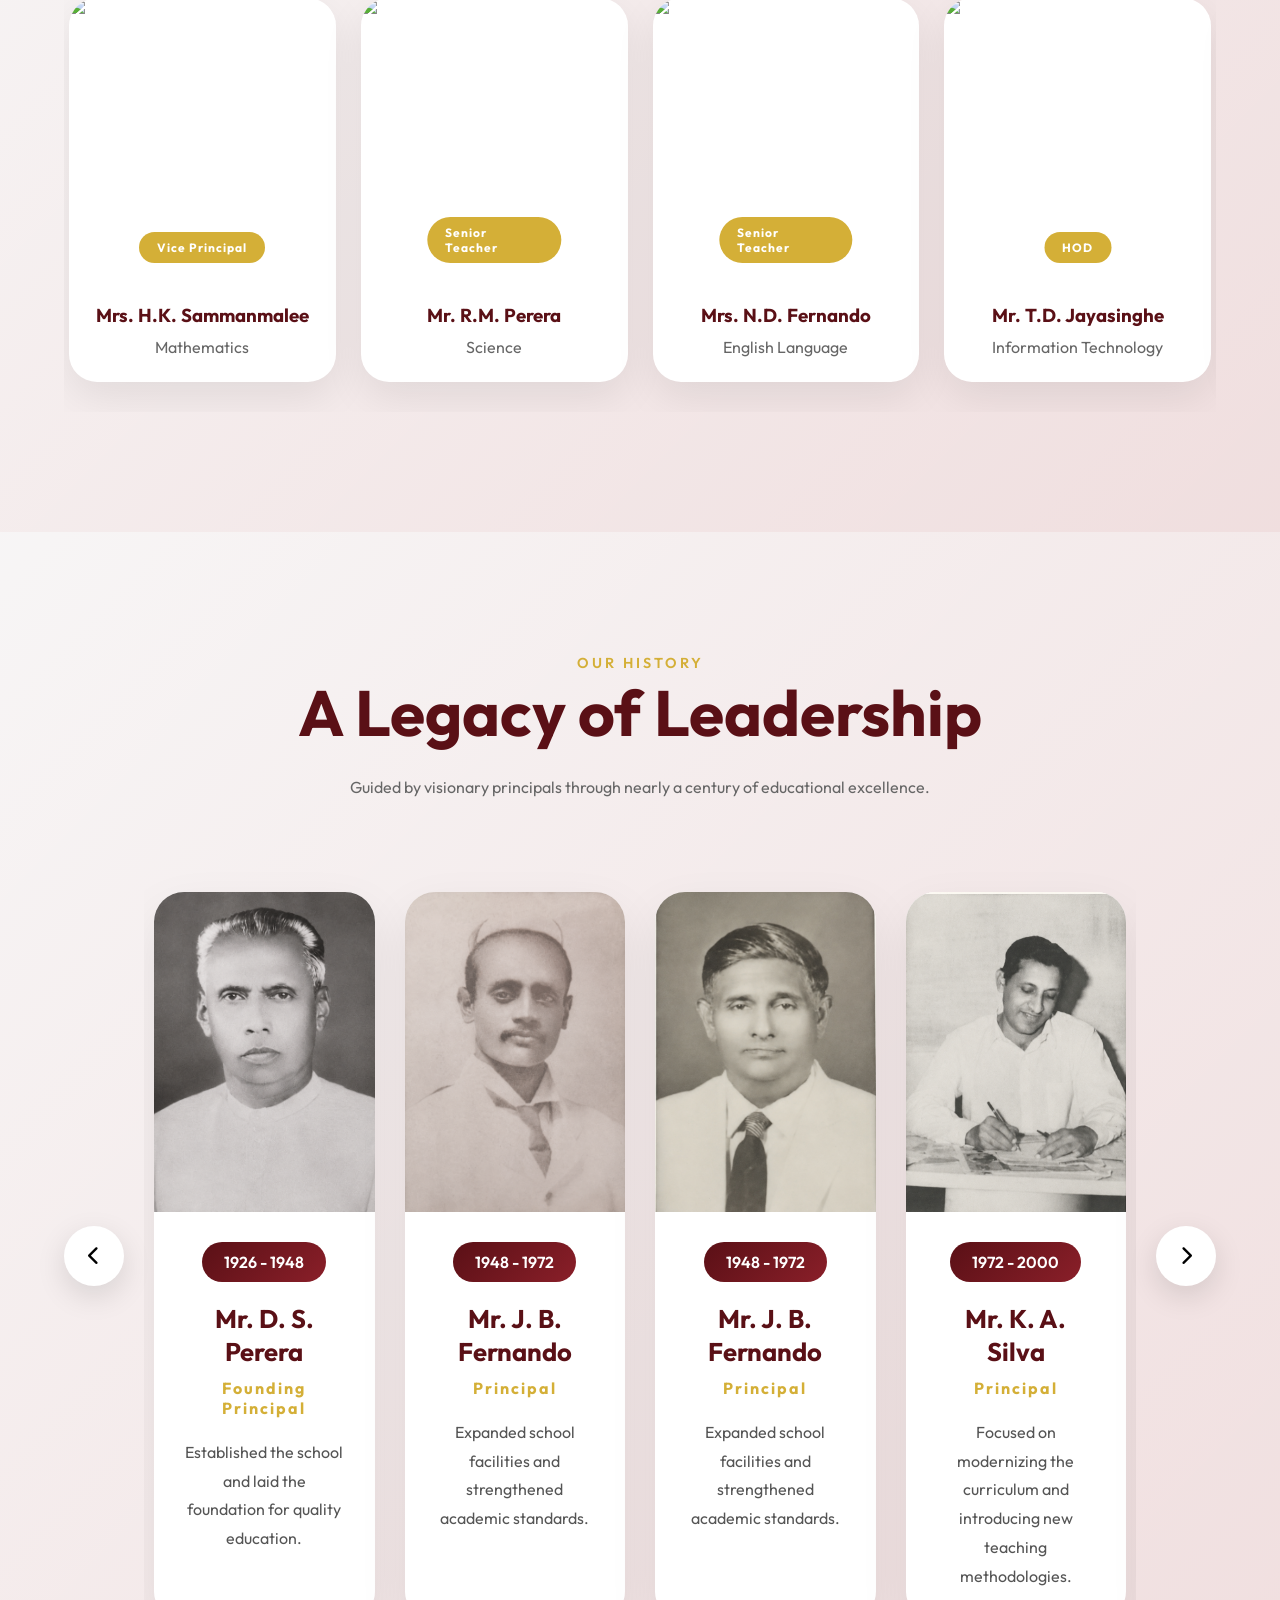
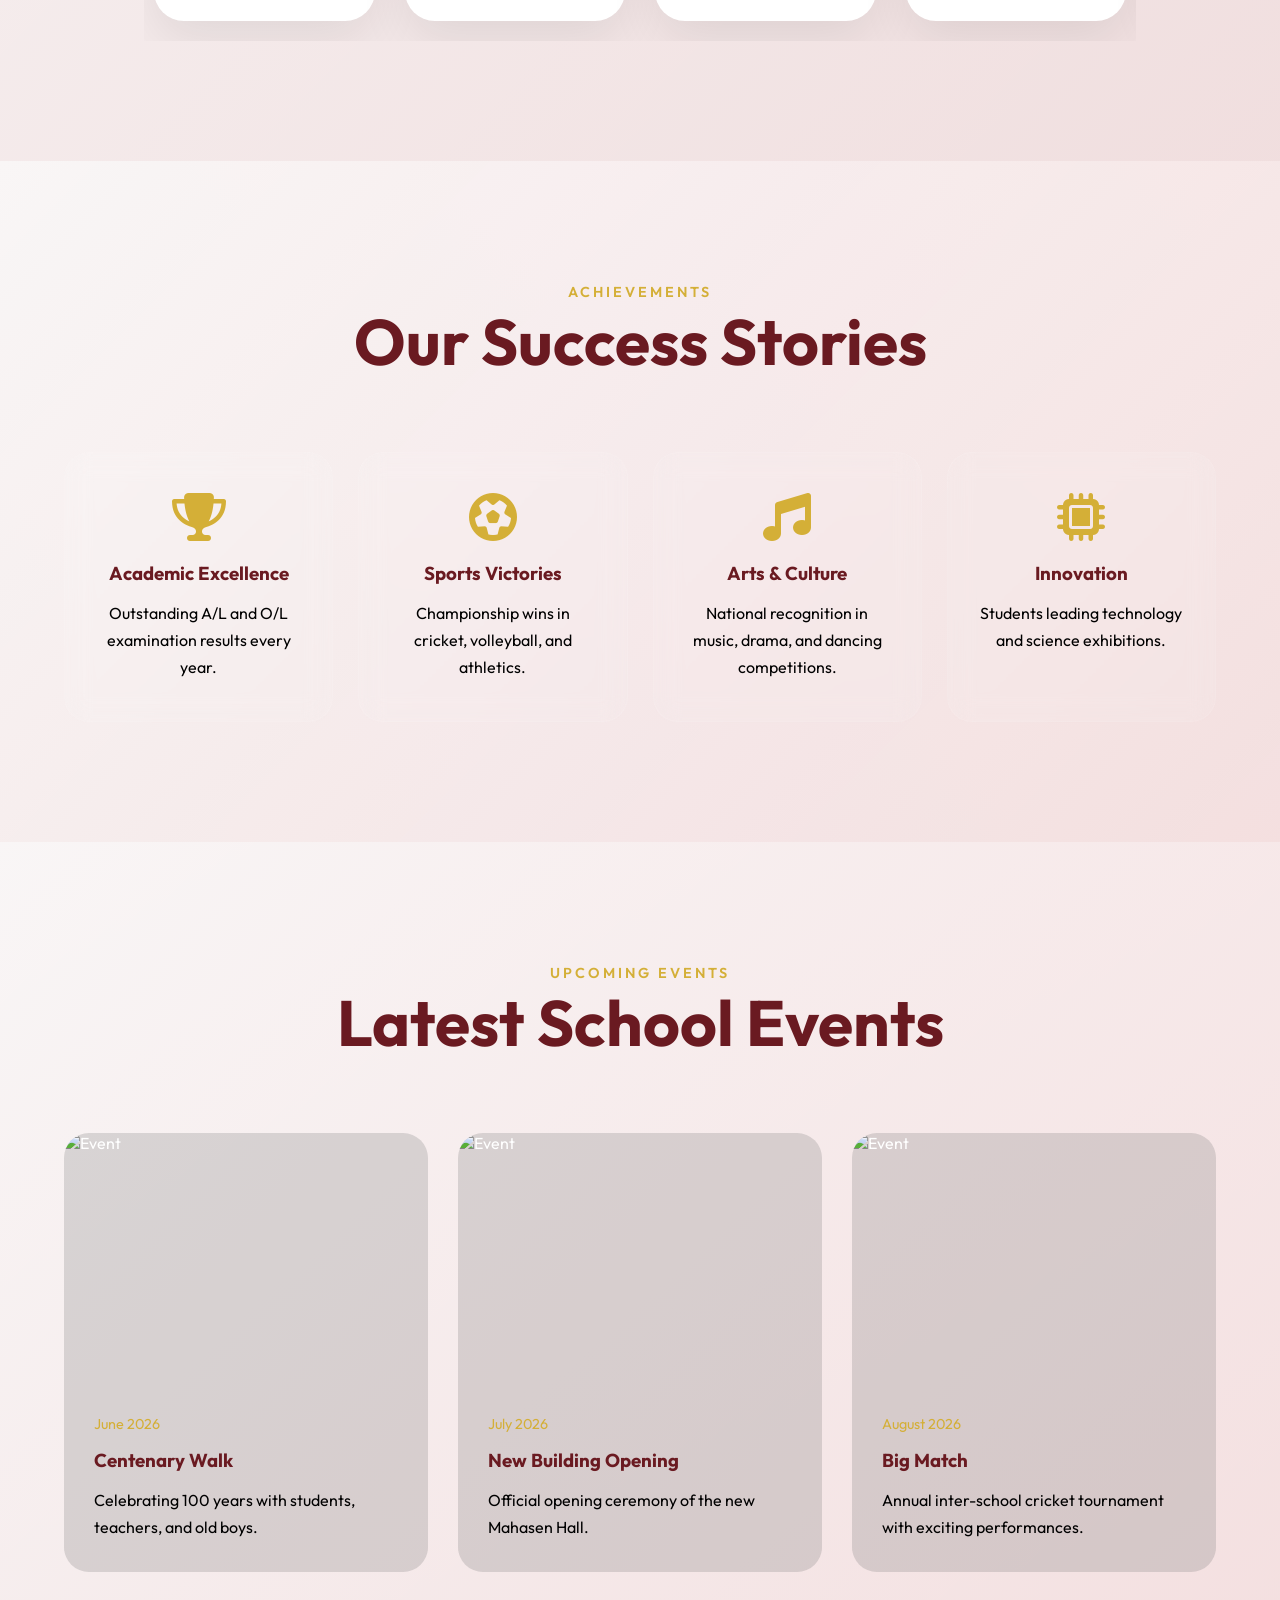
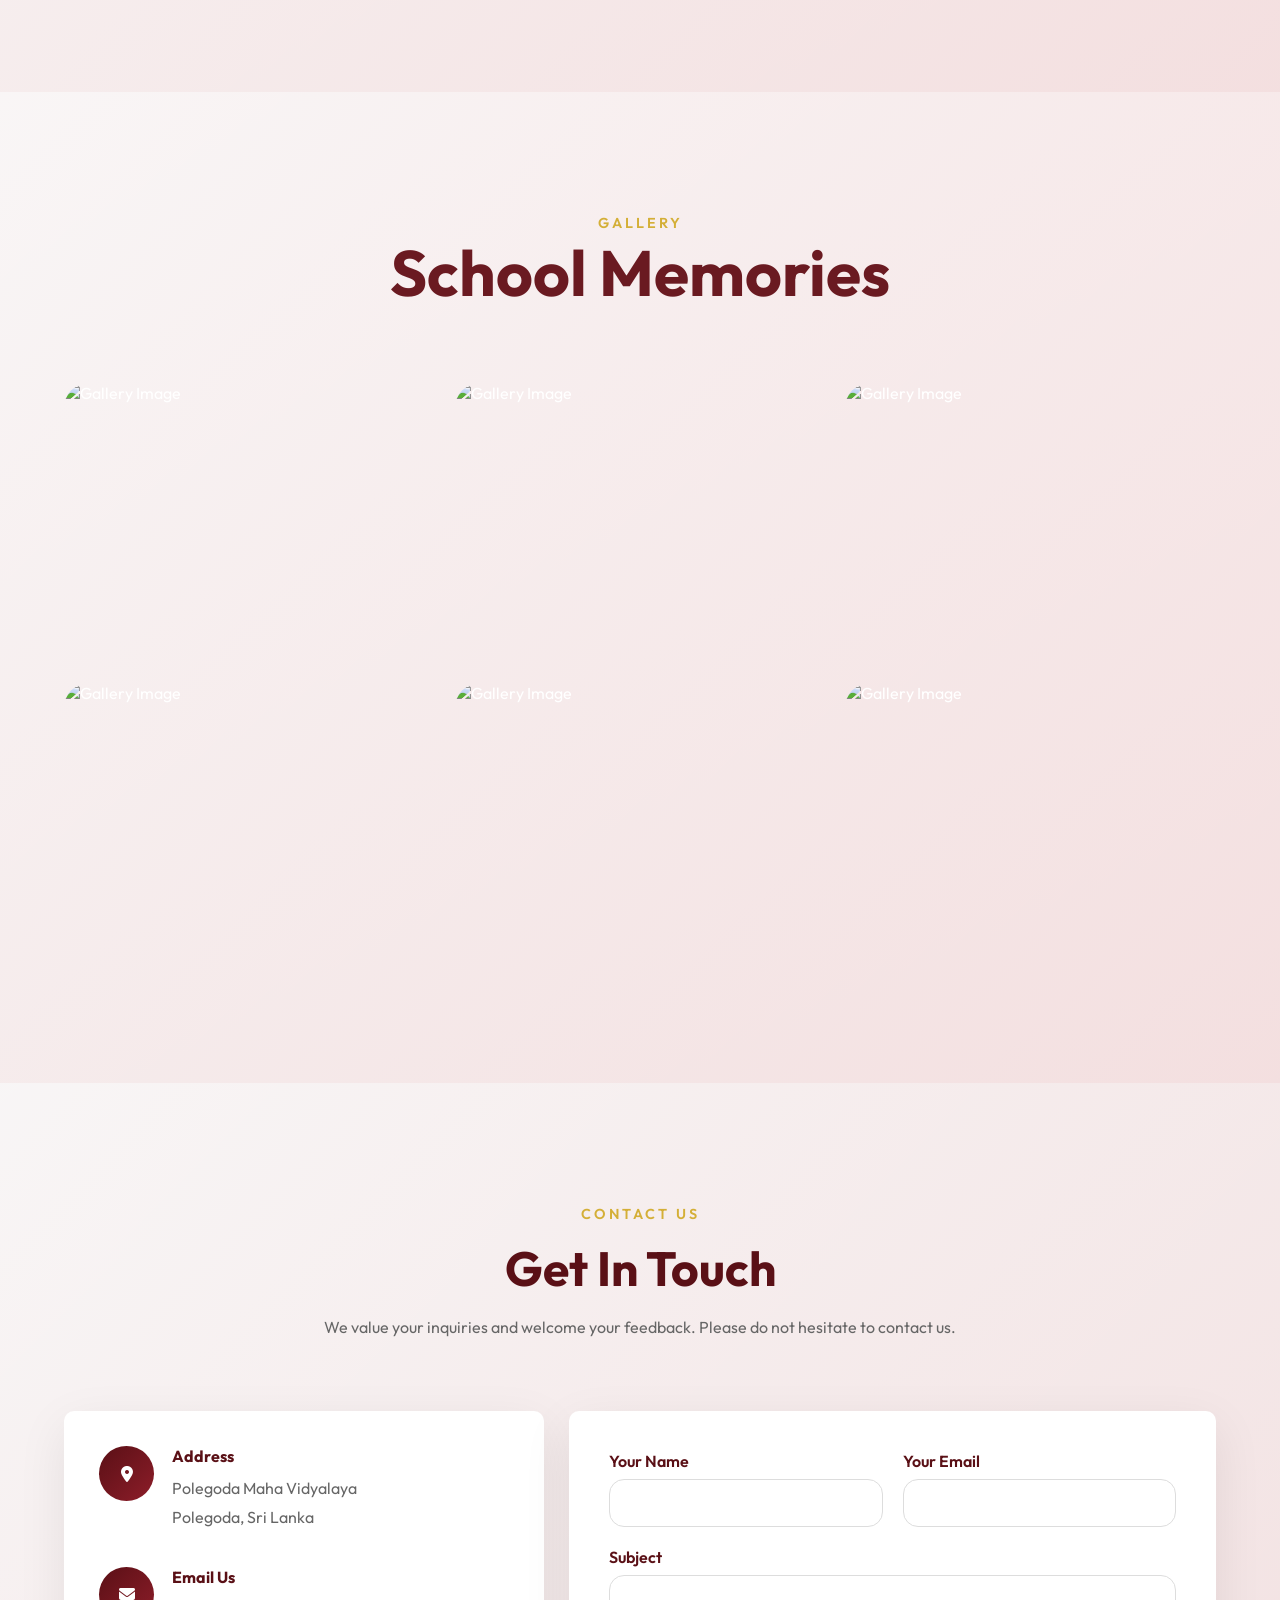
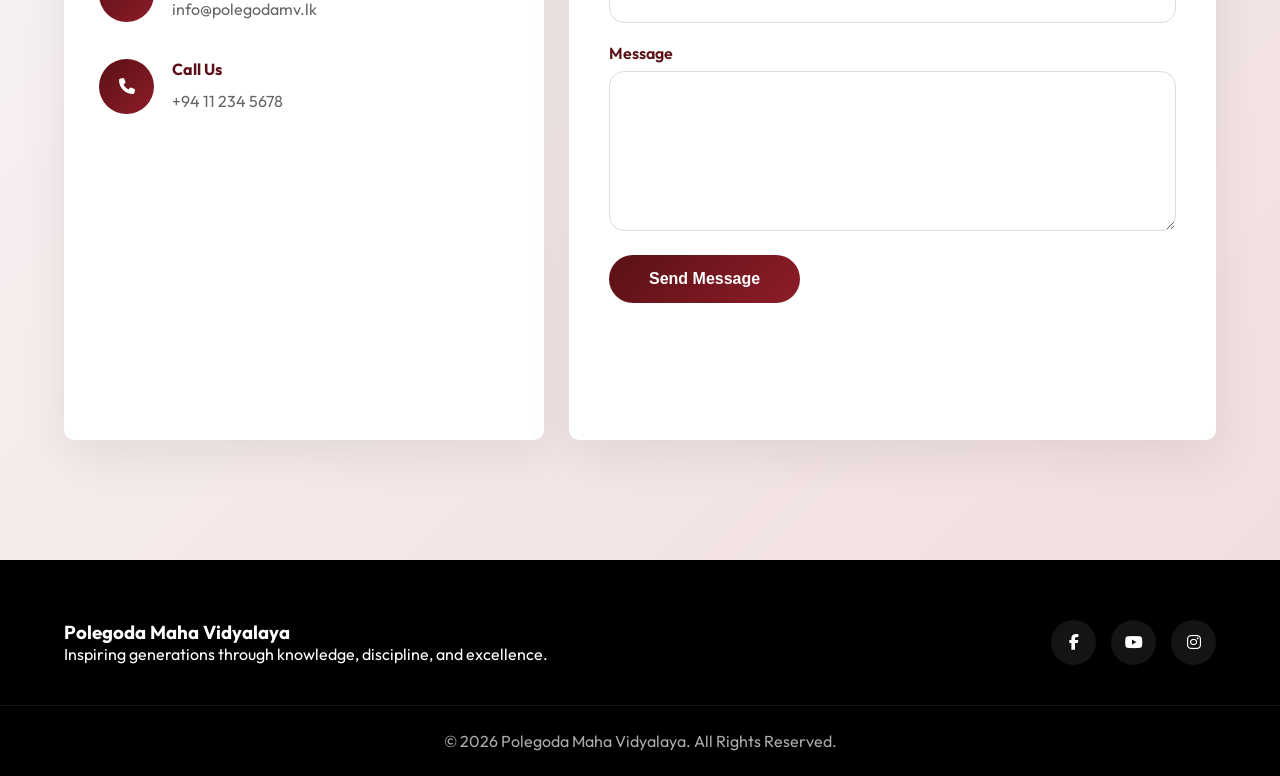
==== commit 4026776c: "fixed mobile issue Fixed Mobile issue" ====
--- a/index.html
+++ b/index.html
@@ -22,6 +22,7 @@
       href="https://cdnjs.cloudflare.com/ajax/libs/font-awesome/6.5.2/css/all.min.css"
     />
     <link rel="stylesheet" href="style.css" />
+    <link rel="stylesheet" href="mobile-fix.css" />
   </head>
 
   <body>
--- a/style.css
+++ b/style.css
@@ -2520,7 +2520,7 @@
     }
 }
 
-@media(max-width: 768px) {
+/* @media(max-width: 768px) {
 
     .container{
         width: 92%;
@@ -2647,7 +2647,7 @@
         margin-left: 20px;
         margin-right: 20px;
     } */
-
+/* 
     .vision-mission-wrapper{
 
         grid-template-columns:1fr;
@@ -2717,7 +2717,7 @@
         font-size: 0.95rem;
     }
 
-}
-
-
-
+} */
+
+
+
--- a/mobile-fix.css
+++ b/mobile-fix.css
@@ -0,0 +1,487 @@
+/* ================= MOBILE FIXES ================= */
+
+/* --- Fix overflow / right-side thin line (global) --- */
+html,
+body {
+    overflow-x: hidden;
+    max-width: 100%;
+}
+
+/* Clip any absolutely positioned element that bleeds out */
+.header,
+.hero,
+.principal-modern,
+.principal-photo-wrapper {
+    overflow: hidden;
+}
+
+/* Keep hero slides clipped */
+.hero-slide {
+    overflow: hidden;
+}
+
+/* photo-bg decorative box — stop it bleeding out */
+.photo-bg {
+    right: 0;
+    bottom: 0;
+}
+
+/* principal-modern decorative circle — stop bleed */
+.principal-modern::before {
+    right: -100px;
+}
+
+/* ===================================================
+   TABLET  (max 992px)
+=================================================== */
+@media (max-width: 992px) {
+
+    /* Nav: hide links, show hamburger */
+    .nav {
+        position: fixed;
+        top: 0;
+        left: -100%;
+        width: 75%;
+        max-width: 320px;
+        height: 100vh;
+        background: #1a0508;
+        flex-direction: column;
+        align-items: flex-start;
+        justify-content: flex-start;
+        padding: 100px 30px 40px;
+        gap: 0;
+        transition: left 0.4s ease;
+        z-index: 9998;
+        box-shadow: 4px 0 30px rgba(0,0,0,0.4);
+    }
+
+    .nav.active {
+        left: 0;
+    }
+
+    .nav a {
+        width: 100%;
+        padding: 16px 0;
+        font-size: 1.05rem;
+        border-bottom: 1px solid rgba(255,255,255,0.07);
+    }
+
+    /* Show hamburger */
+    .menu-btn {
+        display: flex;
+        z-index: 9999;
+    }
+
+    /* Language switcher stays visible */
+    .language-switcher {
+        display: block;
+    }
+
+    /* Nav container */
+    .nav-container {
+        height: 72px;
+    }
+
+    /* Logo size */
+    .logo img {
+        width: 42px;
+    }
+
+    .logo h2 {
+        font-size: 1rem;
+    }
+
+    .logo span {
+        font-size: 0.72rem;
+    }
+
+    /* Contact wrapper */
+    .contact-wrapper {
+        grid-template-columns: 1fr;
+    }
+
+    /* Achievement / gallery */
+    .achievement-grid {
+        grid-template-columns: 1fr 1fr;
+    }
+
+    .gallery-grid {
+        grid-template-columns: 1fr 1fr;
+    }
+}
+
+/* ===================================================
+   MOBILE  (max 768px)
+=================================================== */
+@media (max-width: 768px) {
+
+    /* --- Global overflow guard --- */
+    * {
+        max-width: 100%;
+    }
+
+    .container {
+        width: 92%;
+    }
+
+    /* ---- Navbar ---- */
+    .nav-container {
+        height: 68px;
+    }
+
+    .logo img {
+        width: 38px;
+    }
+
+    .logo h2 {
+        font-size: 0.95rem;
+    }
+
+    .logo span {
+        font-size: 0.68rem;
+    }
+
+    .language-switcher {
+        padding: 6px 9px;
+        font-size: 0.78rem;
+        border-radius: 8px;
+    }
+
+    .menu-btn {
+        display: flex;
+    }
+
+    .nav {
+        top: 0;
+        padding-top: 90px;
+    }
+
+    /* ---- Hero ---- */
+    .hero {
+        min-height: 100vh;
+    }
+
+    .hero-content {
+        margin-left: 0 !important;
+        margin-right: 0 !important;
+        margin-top: 90px;
+        padding: 0 22px;
+        text-align: left;
+    }
+
+    .hero h1 {
+        font-size: 2rem;
+        line-height: 1.15;
+        max-width: 100%;
+        margin-bottom: 15px;
+    }
+
+    .hero-subtitle {
+        font-size: 0.92rem;
+        margin-bottom: 28px;
+        max-width: 100%;
+    }
+
+    .hero-stats {
+        grid-template-columns: 1fr;
+        gap: 12px;
+        margin-top: 20px;
+    }
+
+    .stat-card {
+        width: 100%;
+        padding: 16px 18px;
+        border-radius: 16px;
+    }
+
+    .stat-card h2 {
+        font-size: 2rem;
+    }
+
+    .slider-dots {
+        bottom: 18px;
+    }
+
+    /* ---- About ---- */
+    .about {
+        padding: 70px 0 50px;
+    }
+
+    .about-header {
+        margin-bottom: 55px;
+    }
+
+    .about-header h2 {
+        font-size: 1.7rem;
+    }
+
+    .vision-mission-wrapper {
+        grid-template-columns: 1fr;
+        gap: 55px;
+    }
+
+    .vision-card-premium,
+    .mission-card-premium {
+        padding: 55px 18px 60px;
+    }
+
+    .vision-card-premium blockquote {
+        font-size: 1.2rem;
+        padding: 14px 8px;
+    }
+
+    .mission-card-premium blockquote {
+        font-size: 1rem;
+        padding: 10px 8px;
+    }
+
+    /* ---- Principal ---- */
+    .principal-modern {
+        padding: 70px 0;
+        overflow: visible;
+    }
+
+    .principal-modern-grid {
+        grid-template-columns: 1fr;
+        gap: 40px;
+    }
+
+    .principal-text h2 {
+        font-size: 1.9rem;
+    }
+
+    /* Contain the decorative bg box inside its parent */
+    .principal-photo-wrapper {
+        overflow: hidden;
+        border-radius: 40px;
+    }
+
+    .photo-bg {
+        right: 0;
+        bottom: 0;
+        width: 95%;
+        height: 95%;
+    }
+
+    .quote-card {
+        position: relative;
+        left: 0 !important;
+        bottom: 0 !important;
+        width: 100%;
+        margin-top: 15px;
+        padding: 16px;
+    }
+
+    .principal-values {
+        grid-template-columns: 1fr 1fr;
+        margin-top: 50px;
+    }
+
+    .value-item {
+        padding: 22px 12px;
+    }
+
+    /* ---- Staff ---- */
+    .academic-staff {
+        padding: 70px 0;
+    }
+
+    .staff-header {
+        margin-bottom: 40px;
+        padding-bottom: 0;
+    }
+
+    .staff-header h2 {
+        font-size: 1.9rem;
+        padding-bottom: 0;
+        margin-bottom: 10px;
+    }
+
+    .staff-btn {
+        position: static;
+        display: inline-flex;
+        align-items: center;
+        gap: 8px;
+        margin-top: 14px;
+        padding: 10px 20px;
+        font-size: 0.88rem;
+    }
+
+    /* ---- History ---- */
+    .history-showcase {
+        padding: 70px 0;
+    }
+
+    .history-slider-wrapper {
+        gap: 8px;
+    }
+
+    .history-nav {
+        width: 40px;
+        height: 40px;
+        flex-shrink: 0;
+    }
+
+    .history-nav i {
+        font-size: 0.95rem;
+    }
+
+    .principal-history-image {
+        height: 220px;
+    }
+
+    .principal-history-content {
+        padding: 18px;
+    }
+
+    .principal-history-content h3 {
+        font-size: 1.15rem;
+    }
+
+    /* ---- Achievements ---- */
+    .achievements {
+        padding: 70px 0;
+    }
+
+    .achievement-grid {
+        grid-template-columns: 1fr 1fr;
+        gap: 15px;
+    }
+
+    .achievement-card {
+        padding: 25px 15px;
+    }
+
+    .achievement-card i {
+        font-size: 2rem;
+    }
+
+    /* ---- Events ---- */
+    .events {
+        padding: 70px 0;
+    }
+
+    .event-grid {
+        grid-template-columns: 1fr;
+        gap: 22px;
+    }
+
+    .event-card img {
+        height: 190px;
+    }
+
+    /* ---- Gallery ---- */
+    .gallery {
+        padding: 70px 0;
+    }
+
+    .gallery-grid {
+        grid-template-columns: 1fr 1fr;
+        gap: 10px;
+    }
+
+    .gallery-grid img {
+        height: 150px;
+        border-radius: 14px;
+    }
+
+    /* ---- Contact ---- */
+    .contact-section {
+        padding: 70px 0;
+    }
+
+    .contact-header h2 {
+        font-size: 1.9rem;
+    }
+
+    .contact-wrapper {
+        grid-template-columns: 1fr;
+    }
+
+    .contact-info-card,
+    .contact-form-card {
+        padding: 22px 18px;
+    }
+
+    .form-row {
+        grid-template-columns: 1fr;
+    }
+
+    .contact-map iframe {
+        height: 190px;
+    }
+
+    /* ---- Footer ---- */
+    .footer-content {
+        flex-direction: column;
+        text-align: center;
+        gap: 20px;
+    }
+
+    /* ---- Section headings ---- */
+    .section-title {
+        font-size: 1.7rem;
+    }
+
+    .section-heading-center {
+        margin-bottom: 42px;
+    }
+
+    /* ---- Preloader ---- */
+    .loader-content img {
+        width: 105px;
+        height: 105px;
+    }
+
+    .loader-content h2 {
+        font-size: 1.25rem;
+        margin-top: 18px;
+    }
+}
+
+/* ===================================================
+   SMALL PHONES  (max 420px)
+=================================================== */
+@media (max-width: 420px) {
+
+    .hero h1 {
+        font-size: 1.75rem;
+    }
+
+    .achievement-grid {
+        grid-template-columns: 1fr;
+    }
+
+    .gallery-grid {
+        grid-template-columns: 1fr;
+    }
+
+    .gallery-grid img {
+        height: 210px;
+    }
+
+    .principal-values {
+        grid-template-columns: 1fr;
+    }
+
+    .history-nav {
+        display: none;
+    }
+
+    .about-header h2 {
+        font-size: 1.45rem;
+    }
+
+    .hero-content {
+        padding: 0 16px;
+    }
+
+    .language-switcher {
+        font-size: 0.72rem;
+        padding: 5px 7px;
+    }
+
+    .logo h2 {
+        font-size: 0.85rem;
+    }
+}
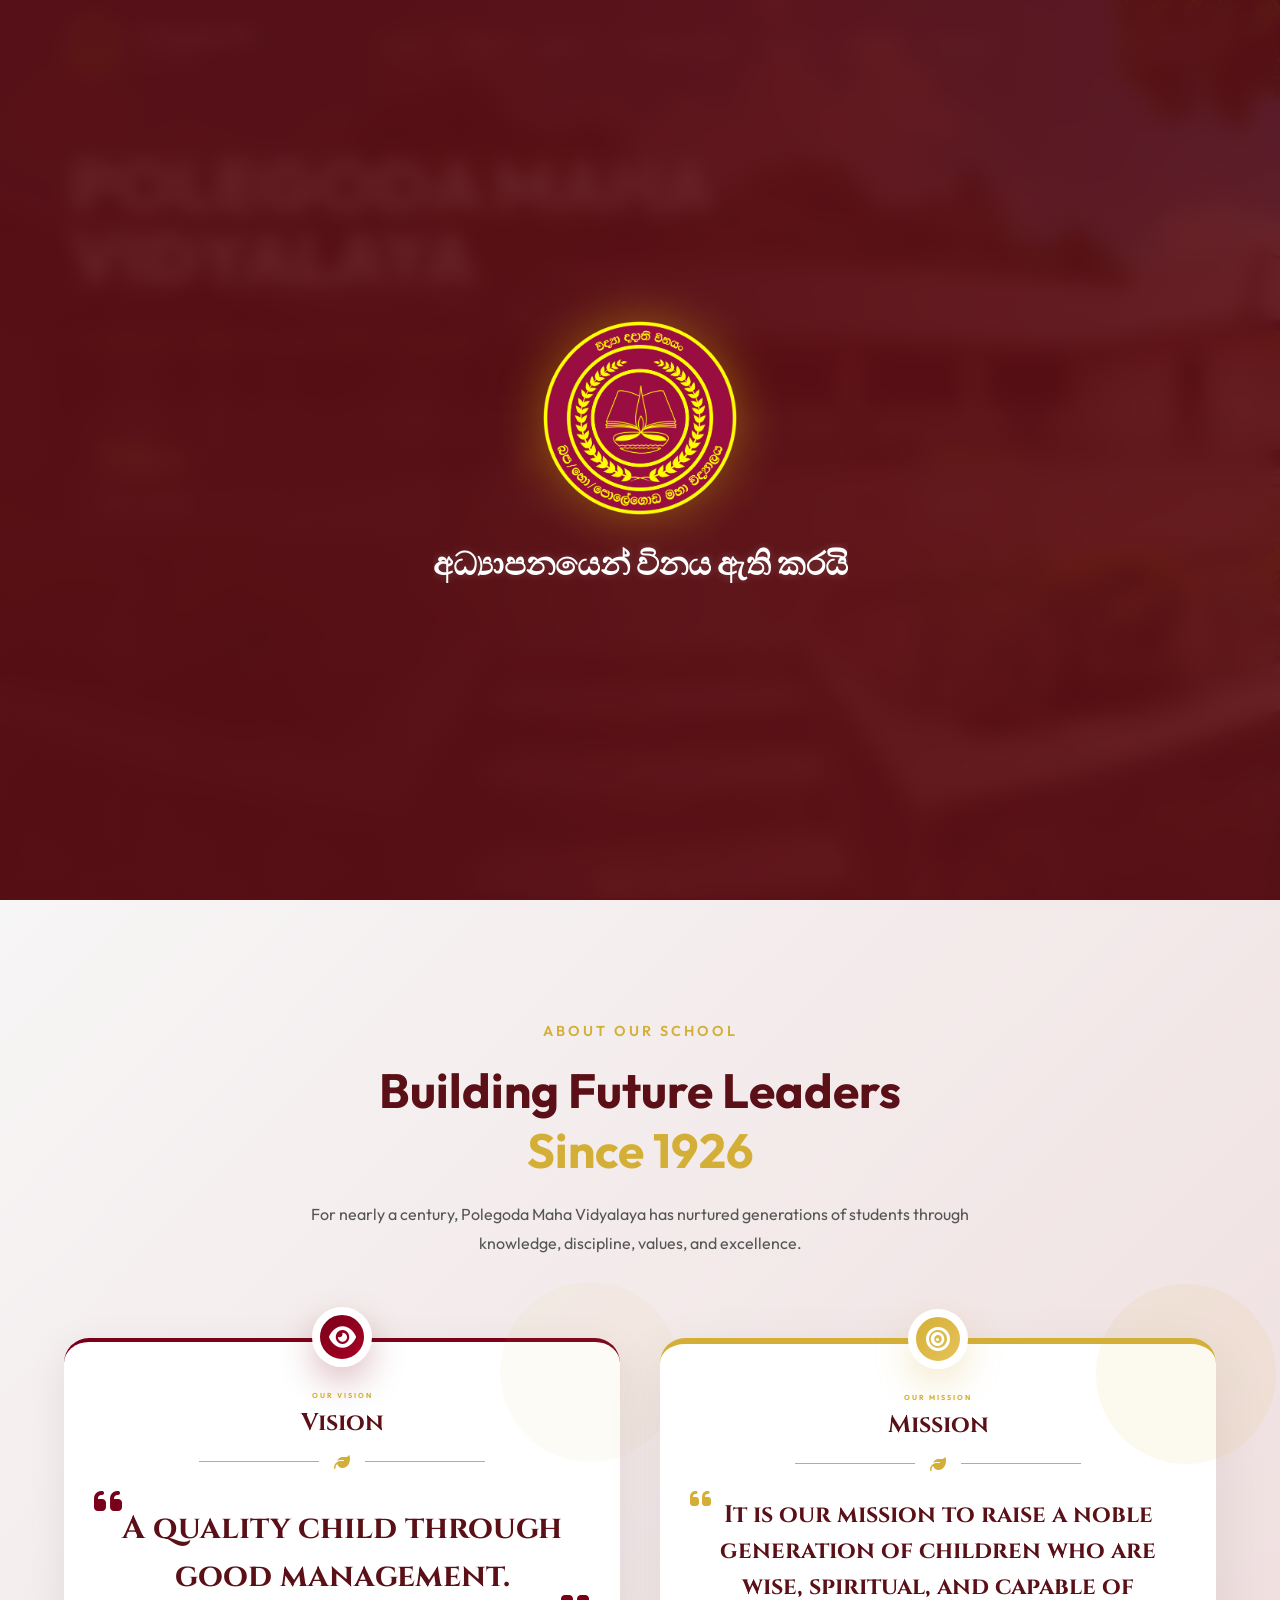
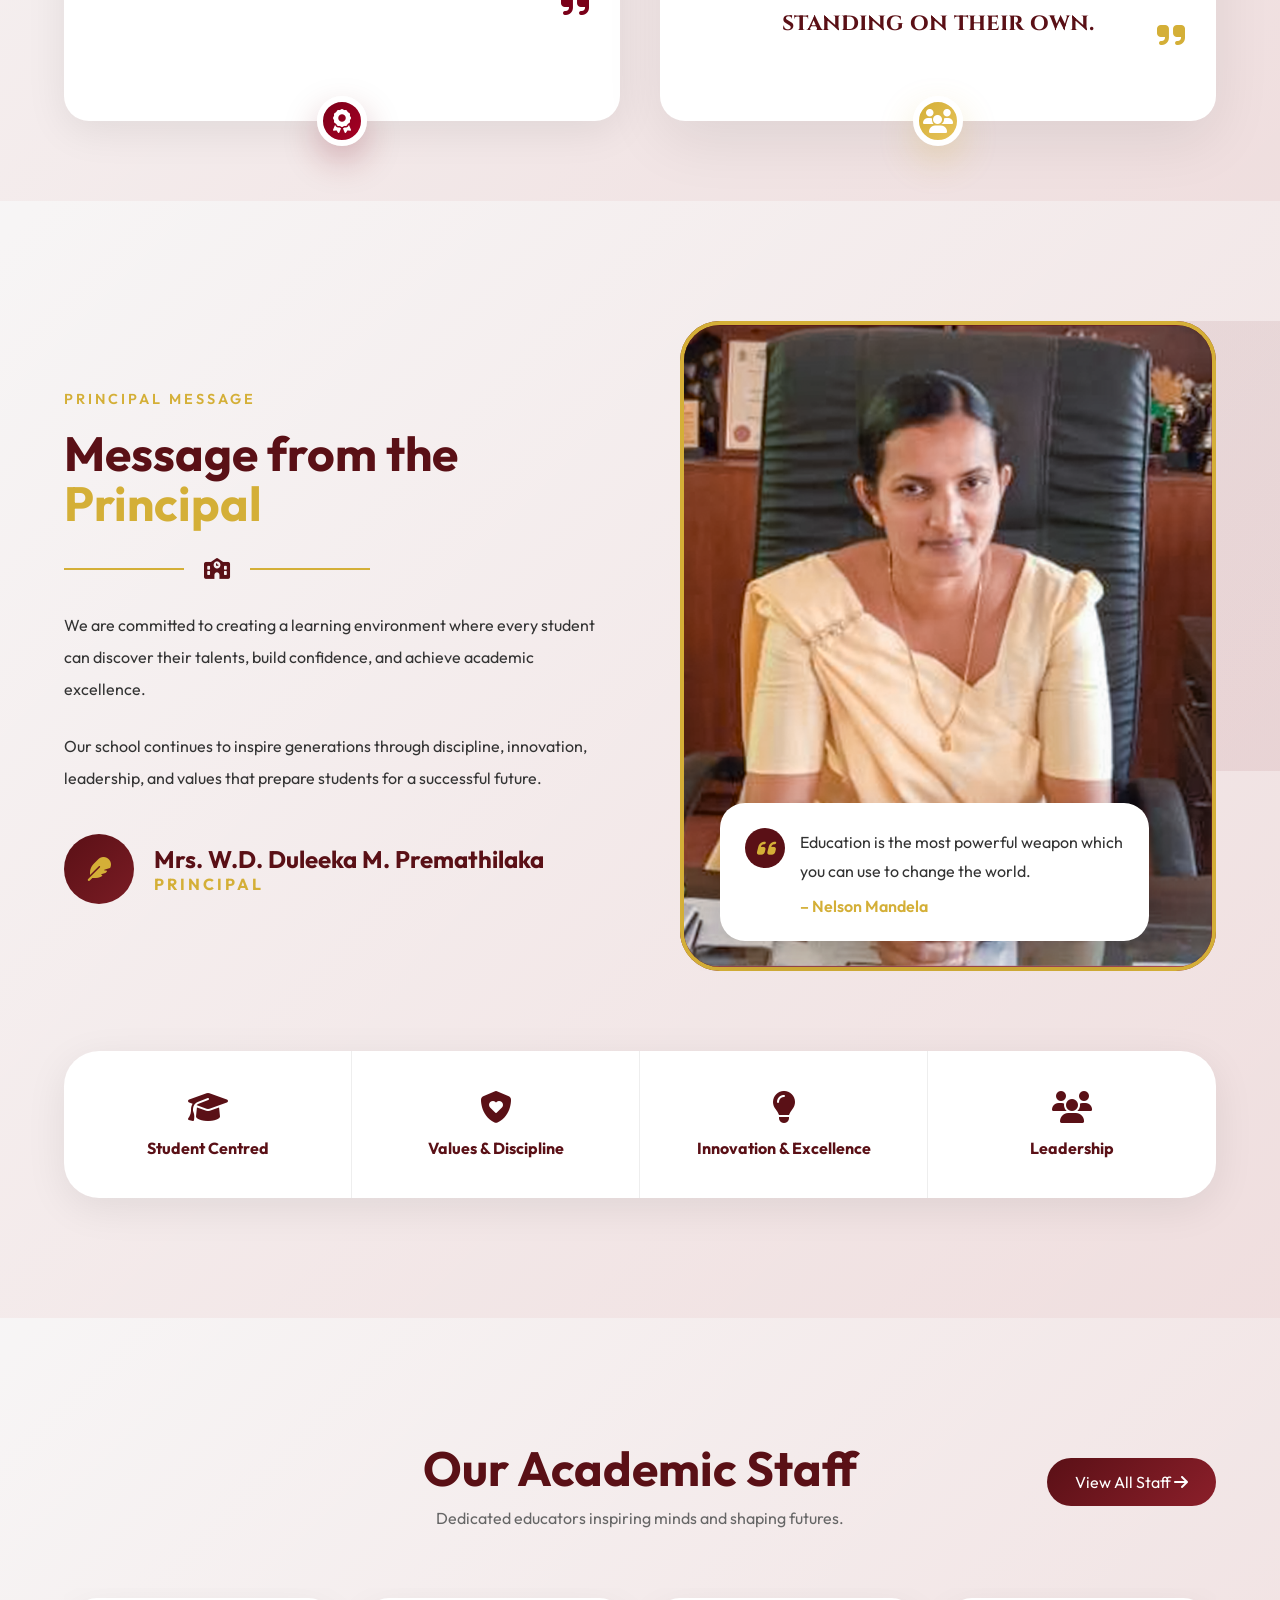
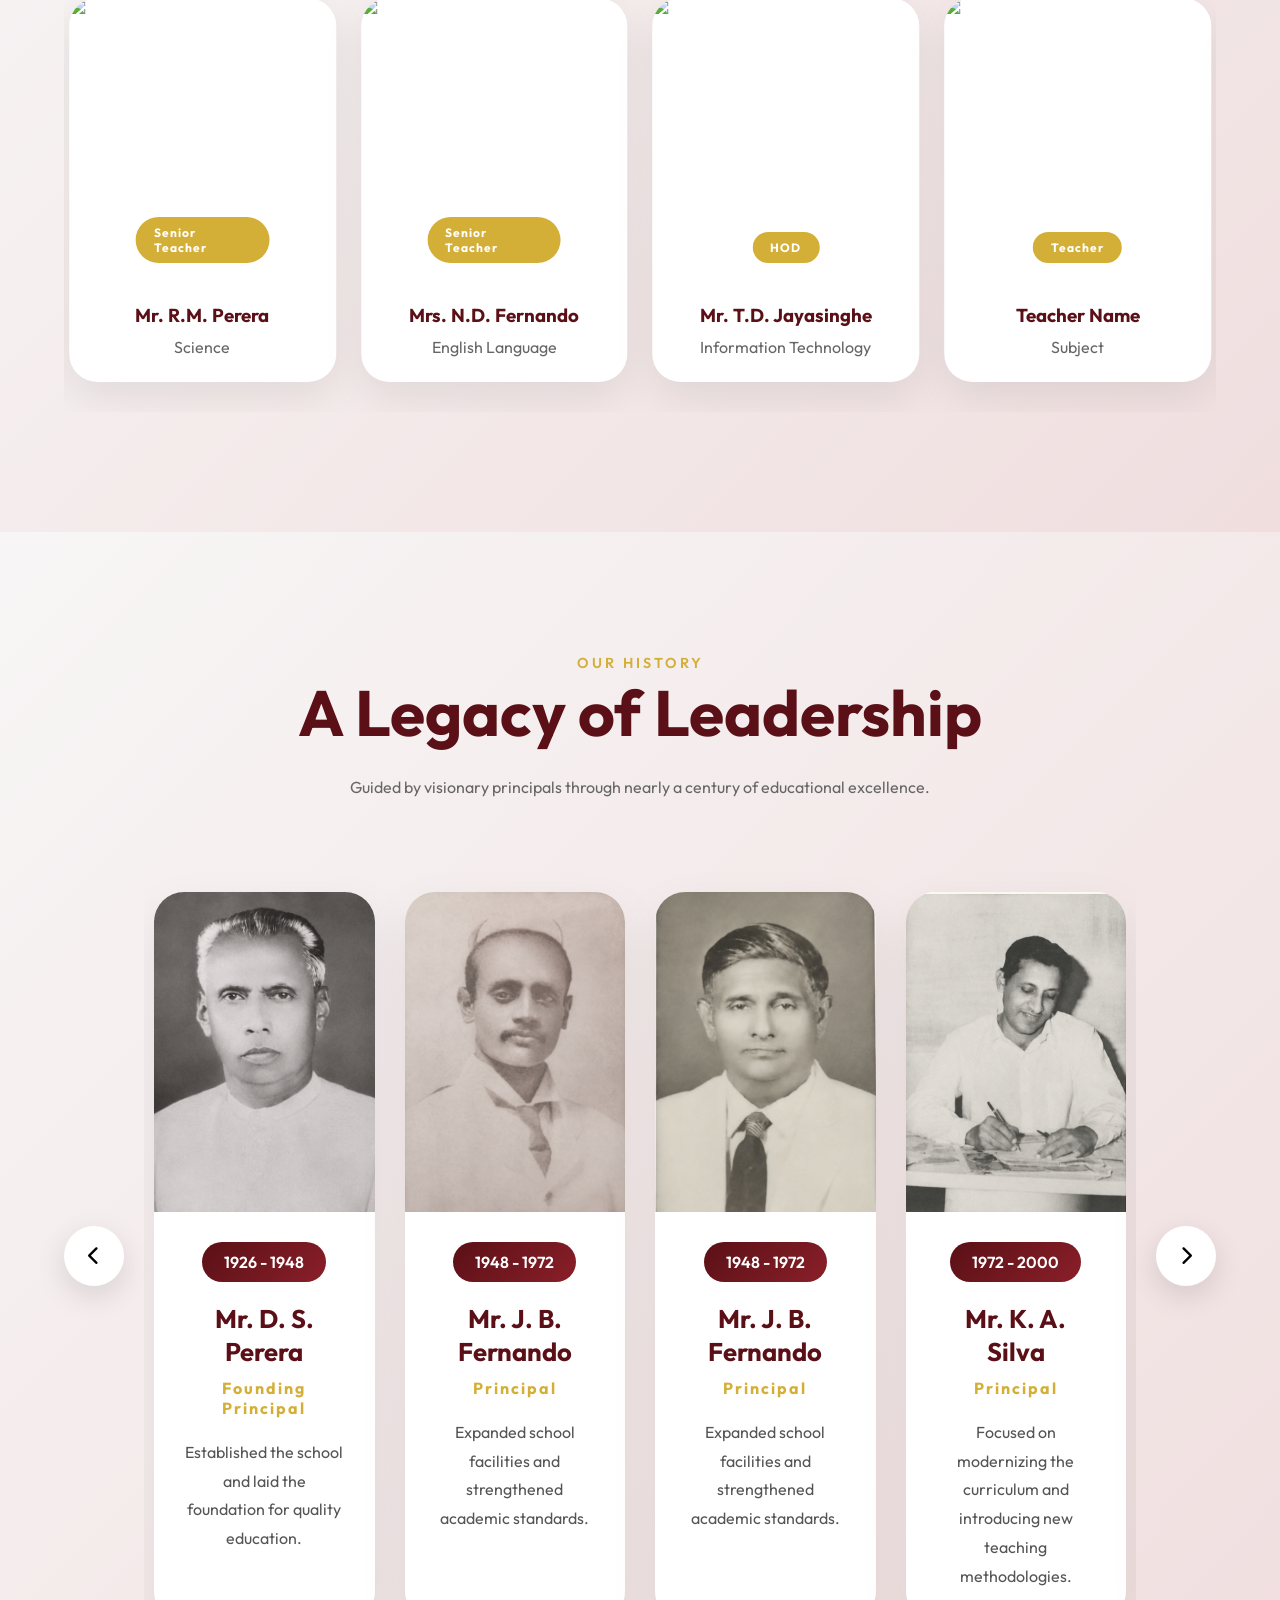
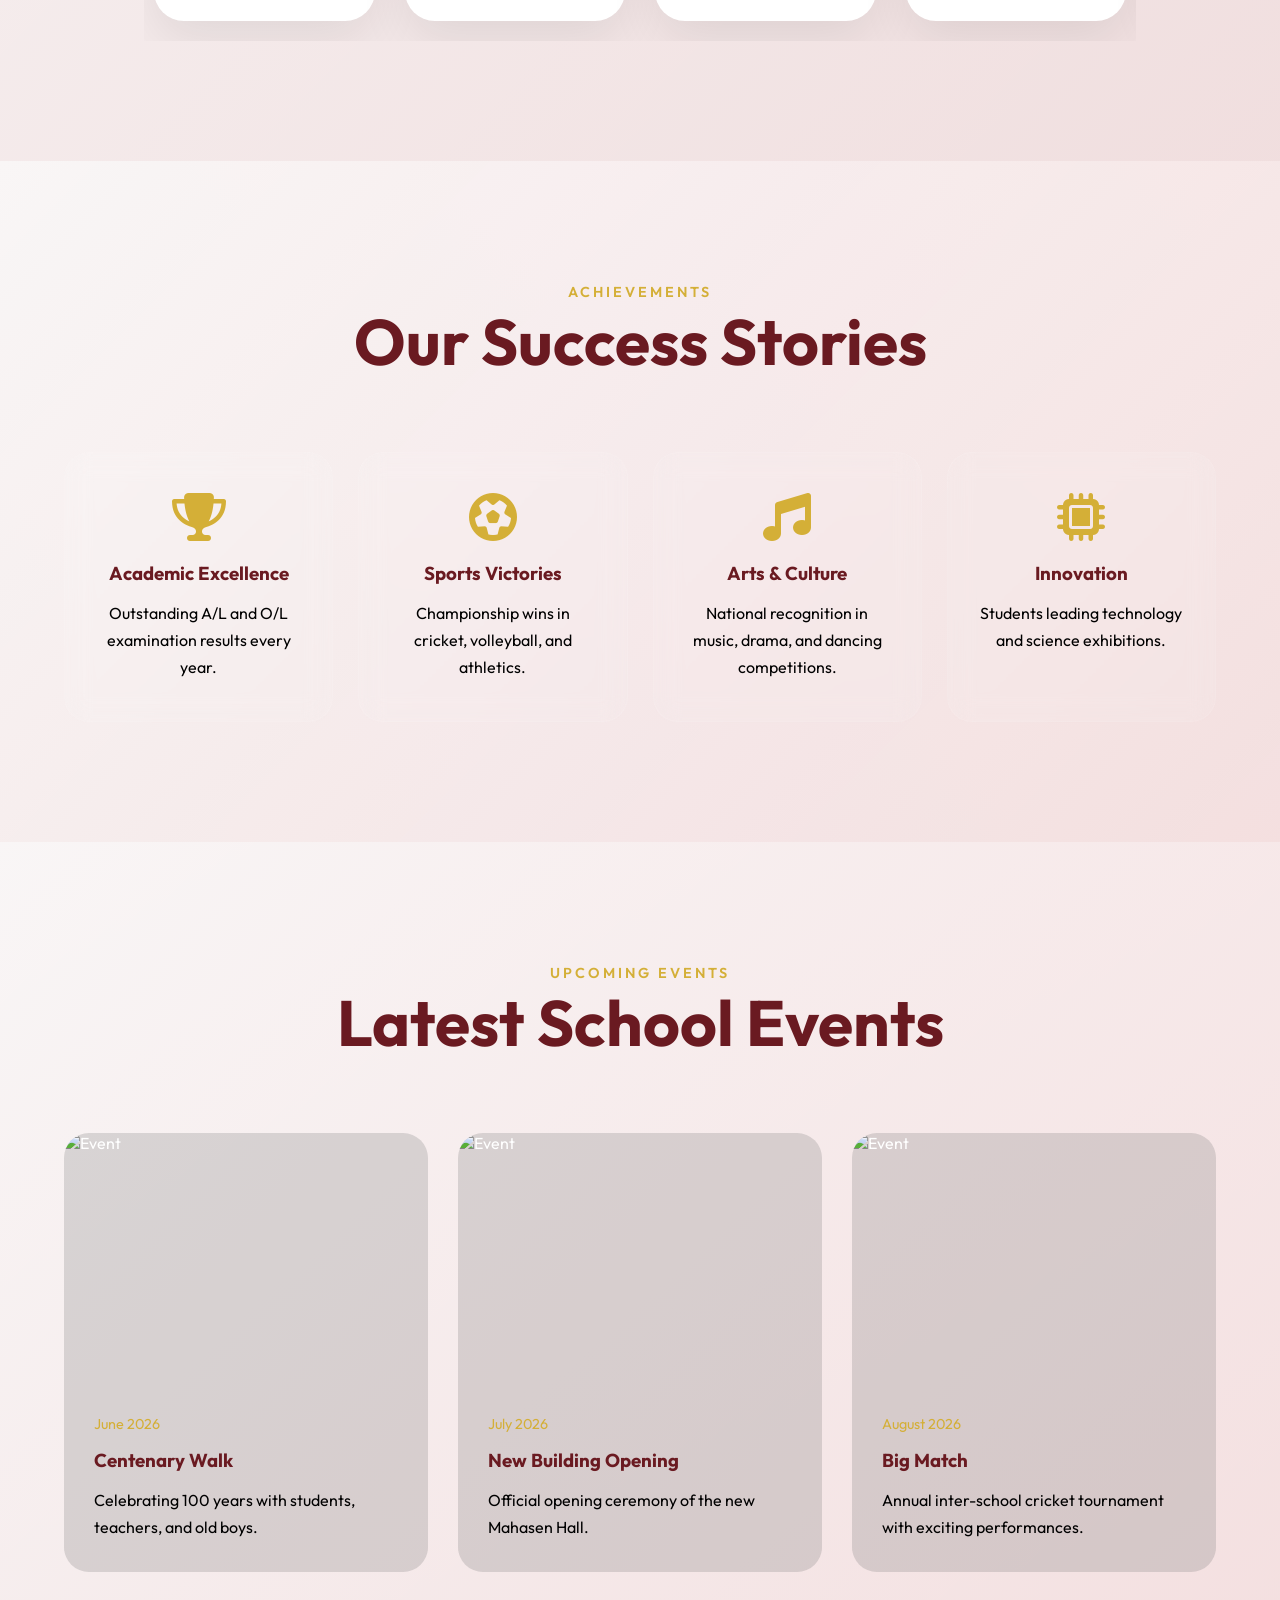
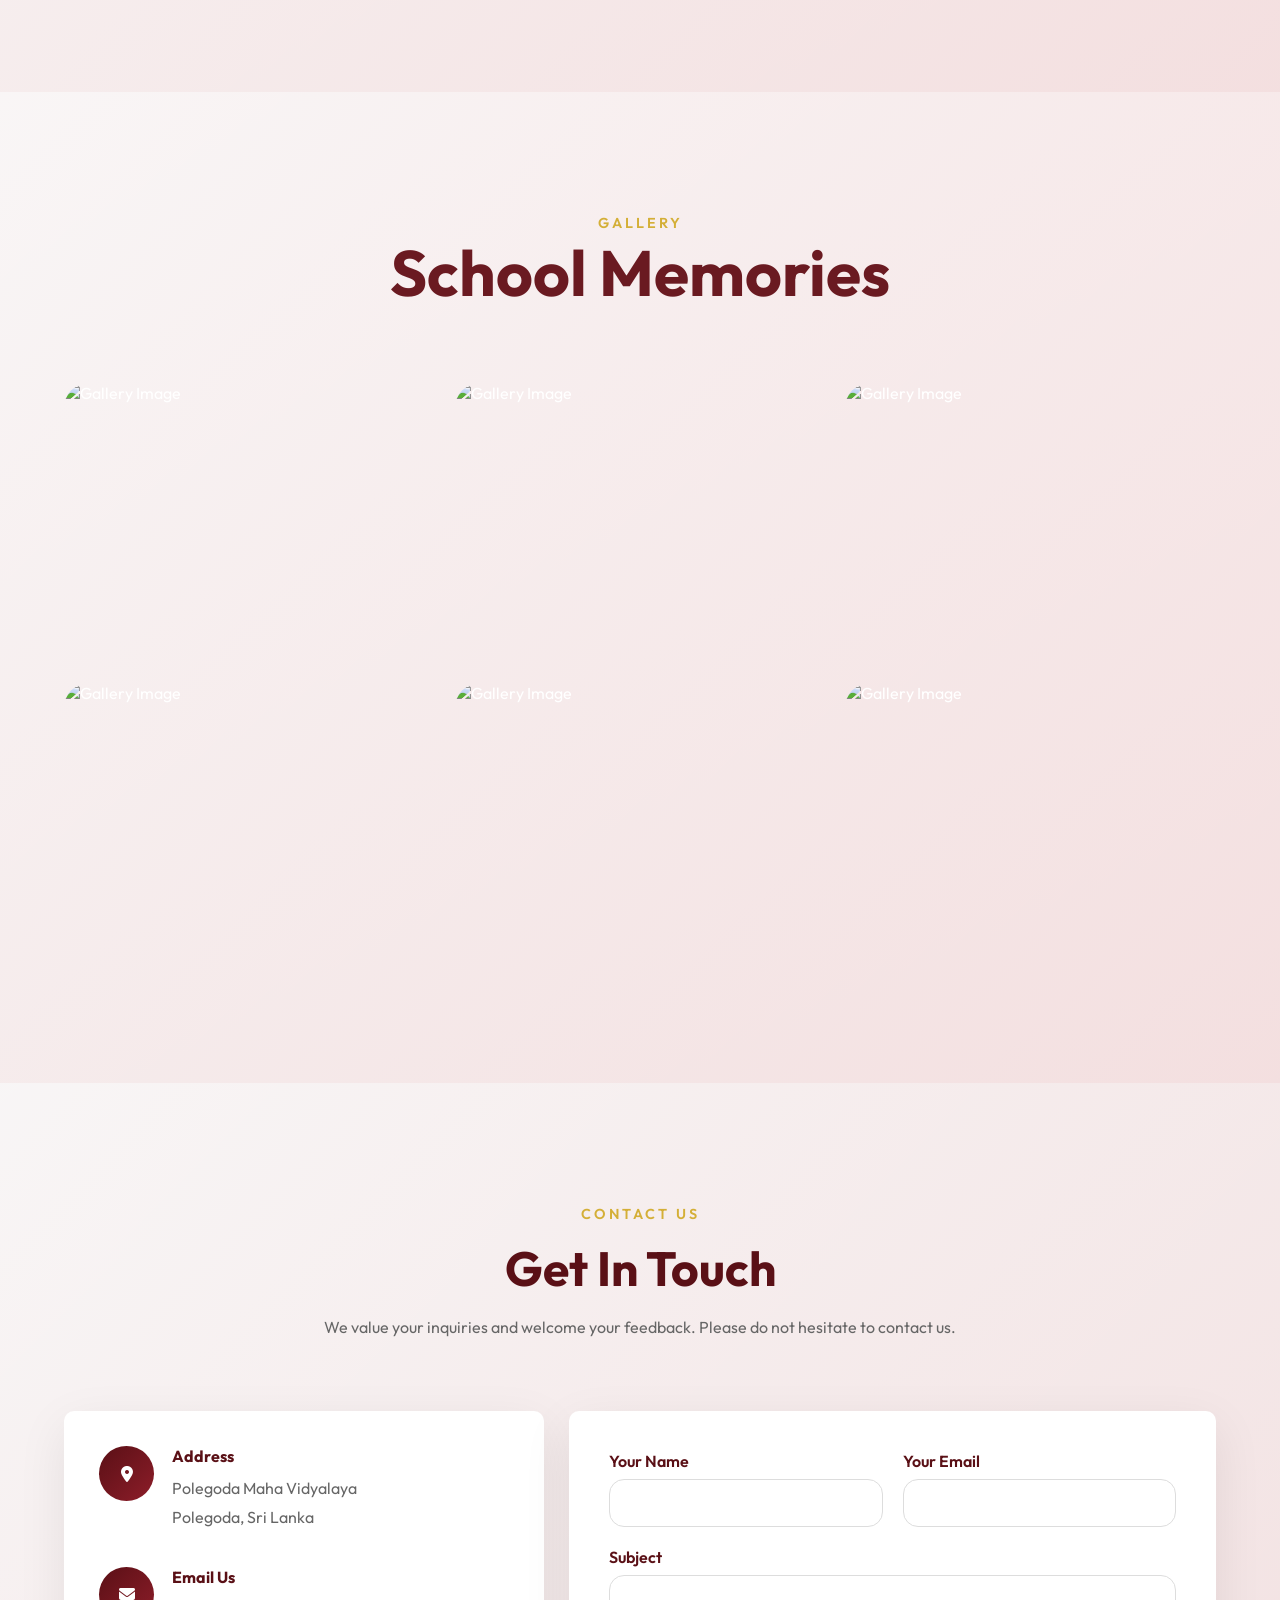
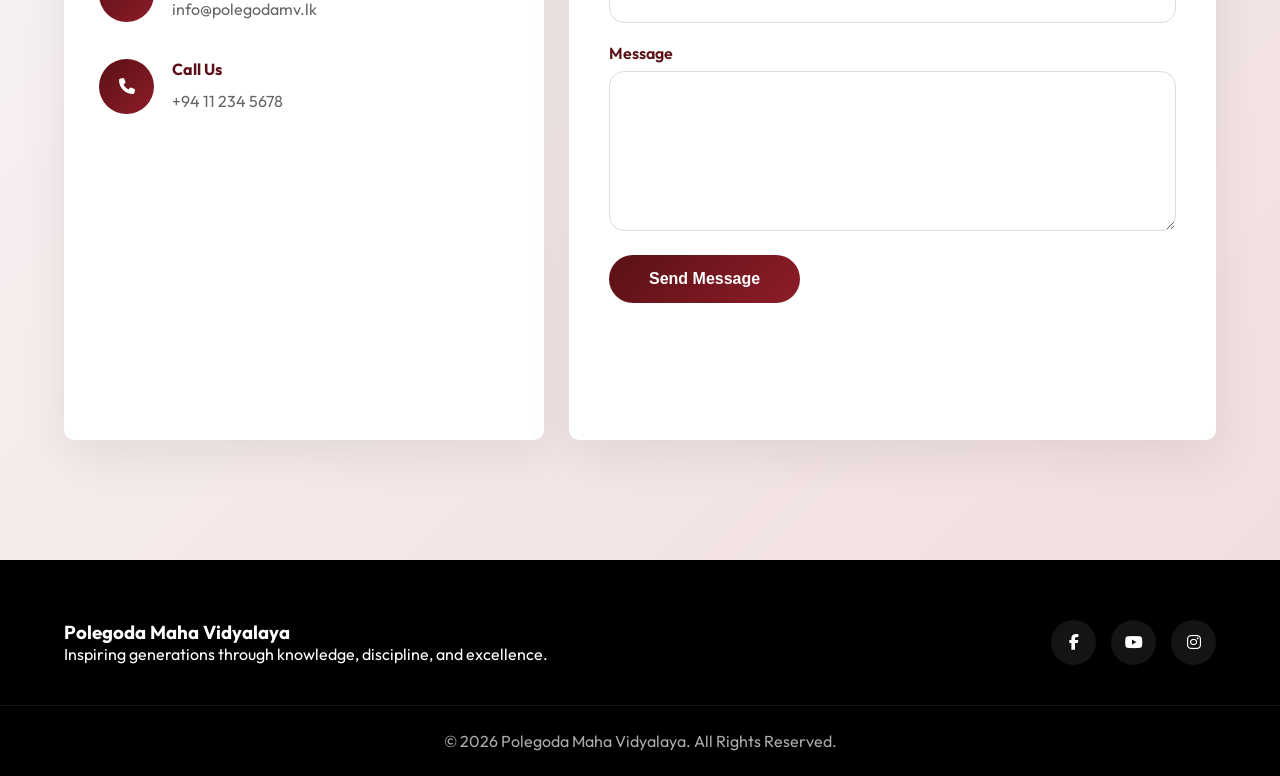
==== commit be966195: "Update index.html updated  index.hmtl" ====
--- a/index.html
+++ b/index.html
@@ -123,7 +123,7 @@
 
         <div class="hero-stats">
           <div class="stat-card glass">
-            <h2>105+</h2>
+            <h2>115+</h2>
             <p data-key="yearsLegacy">Years Legacy</p>
           </div>
 
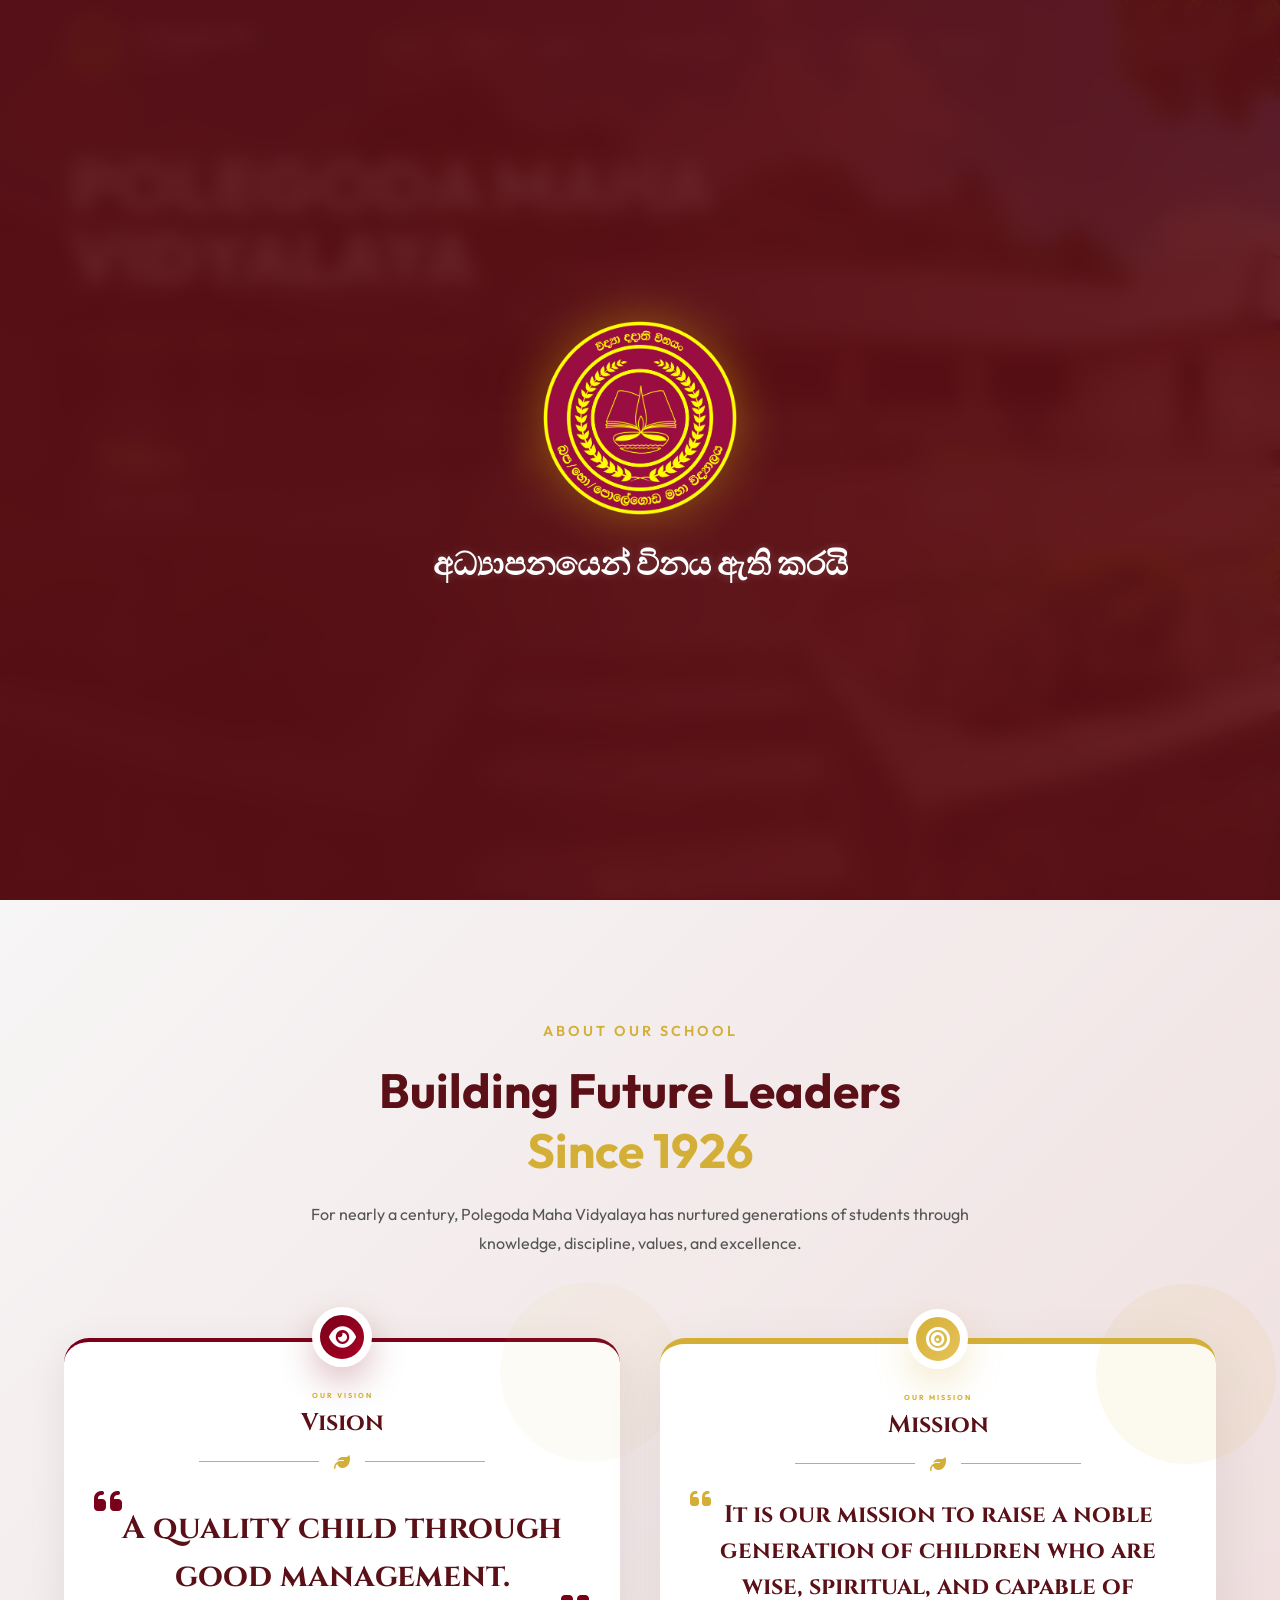
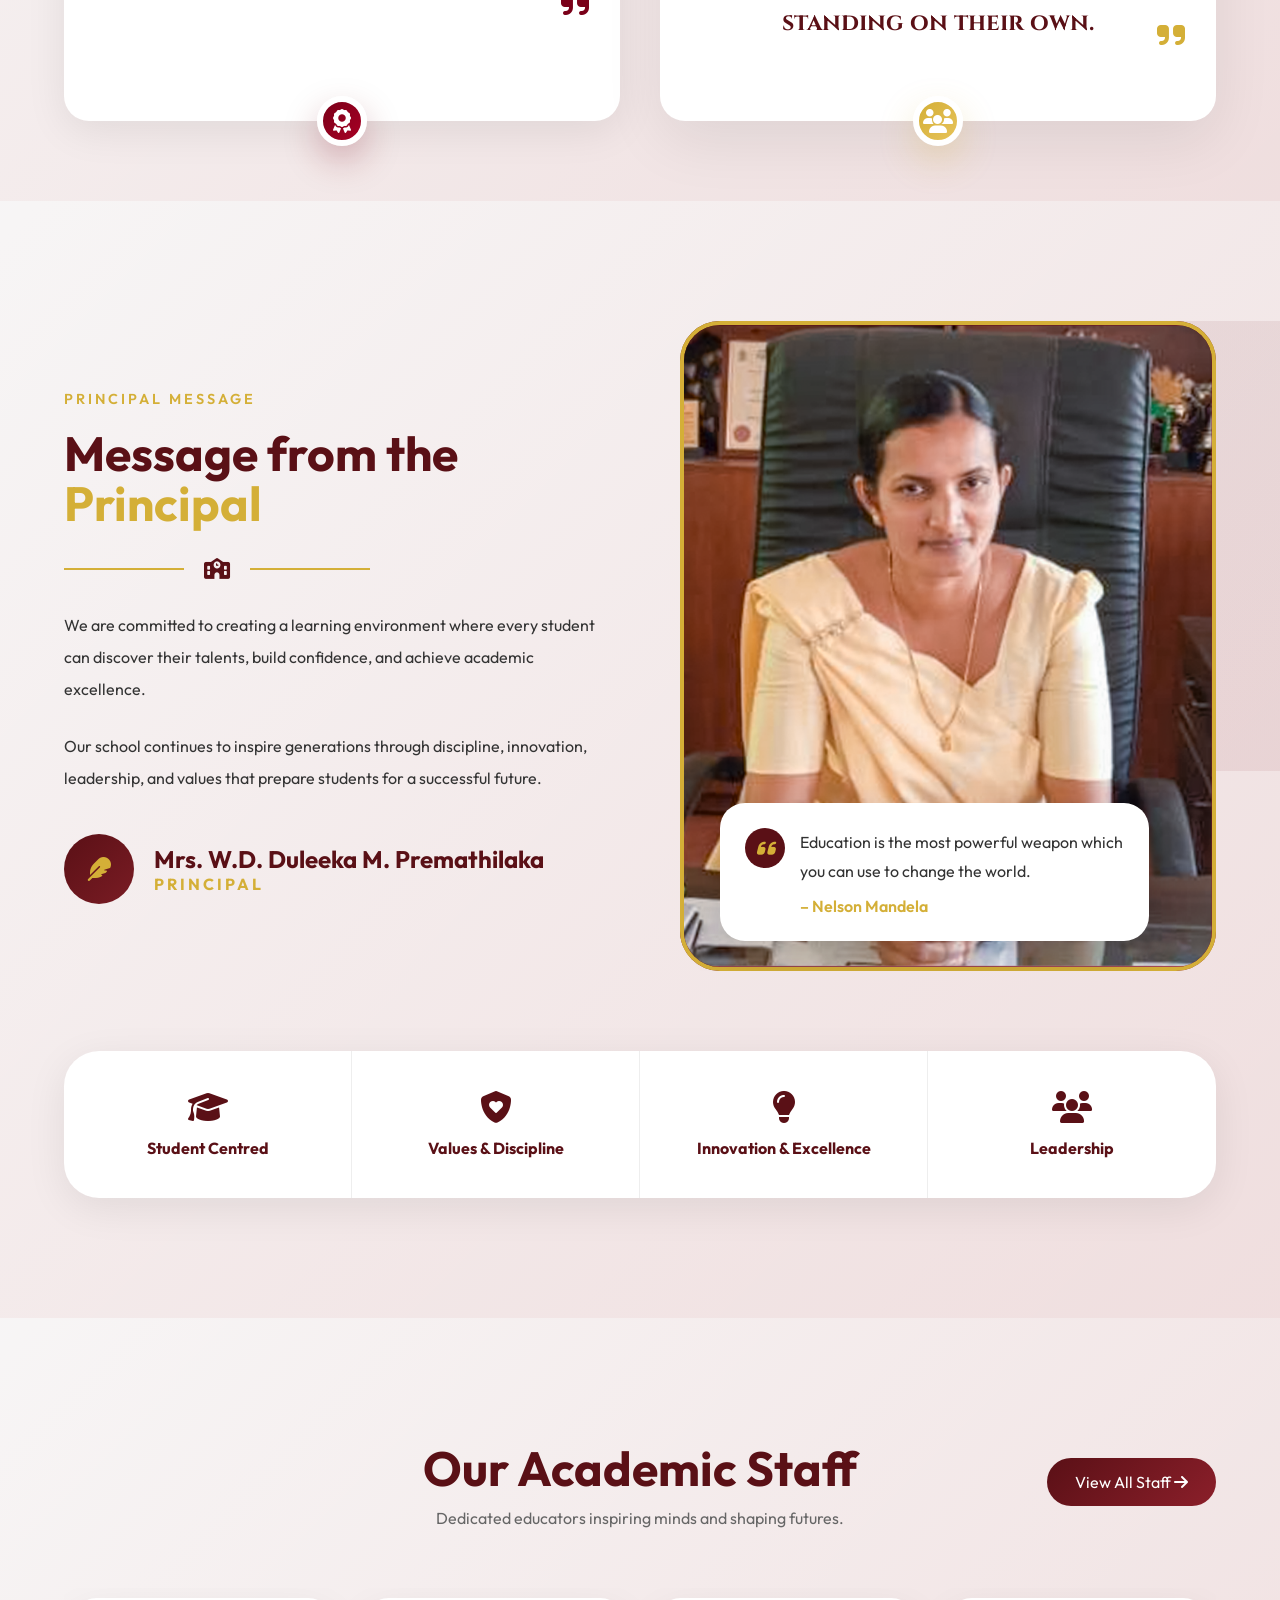
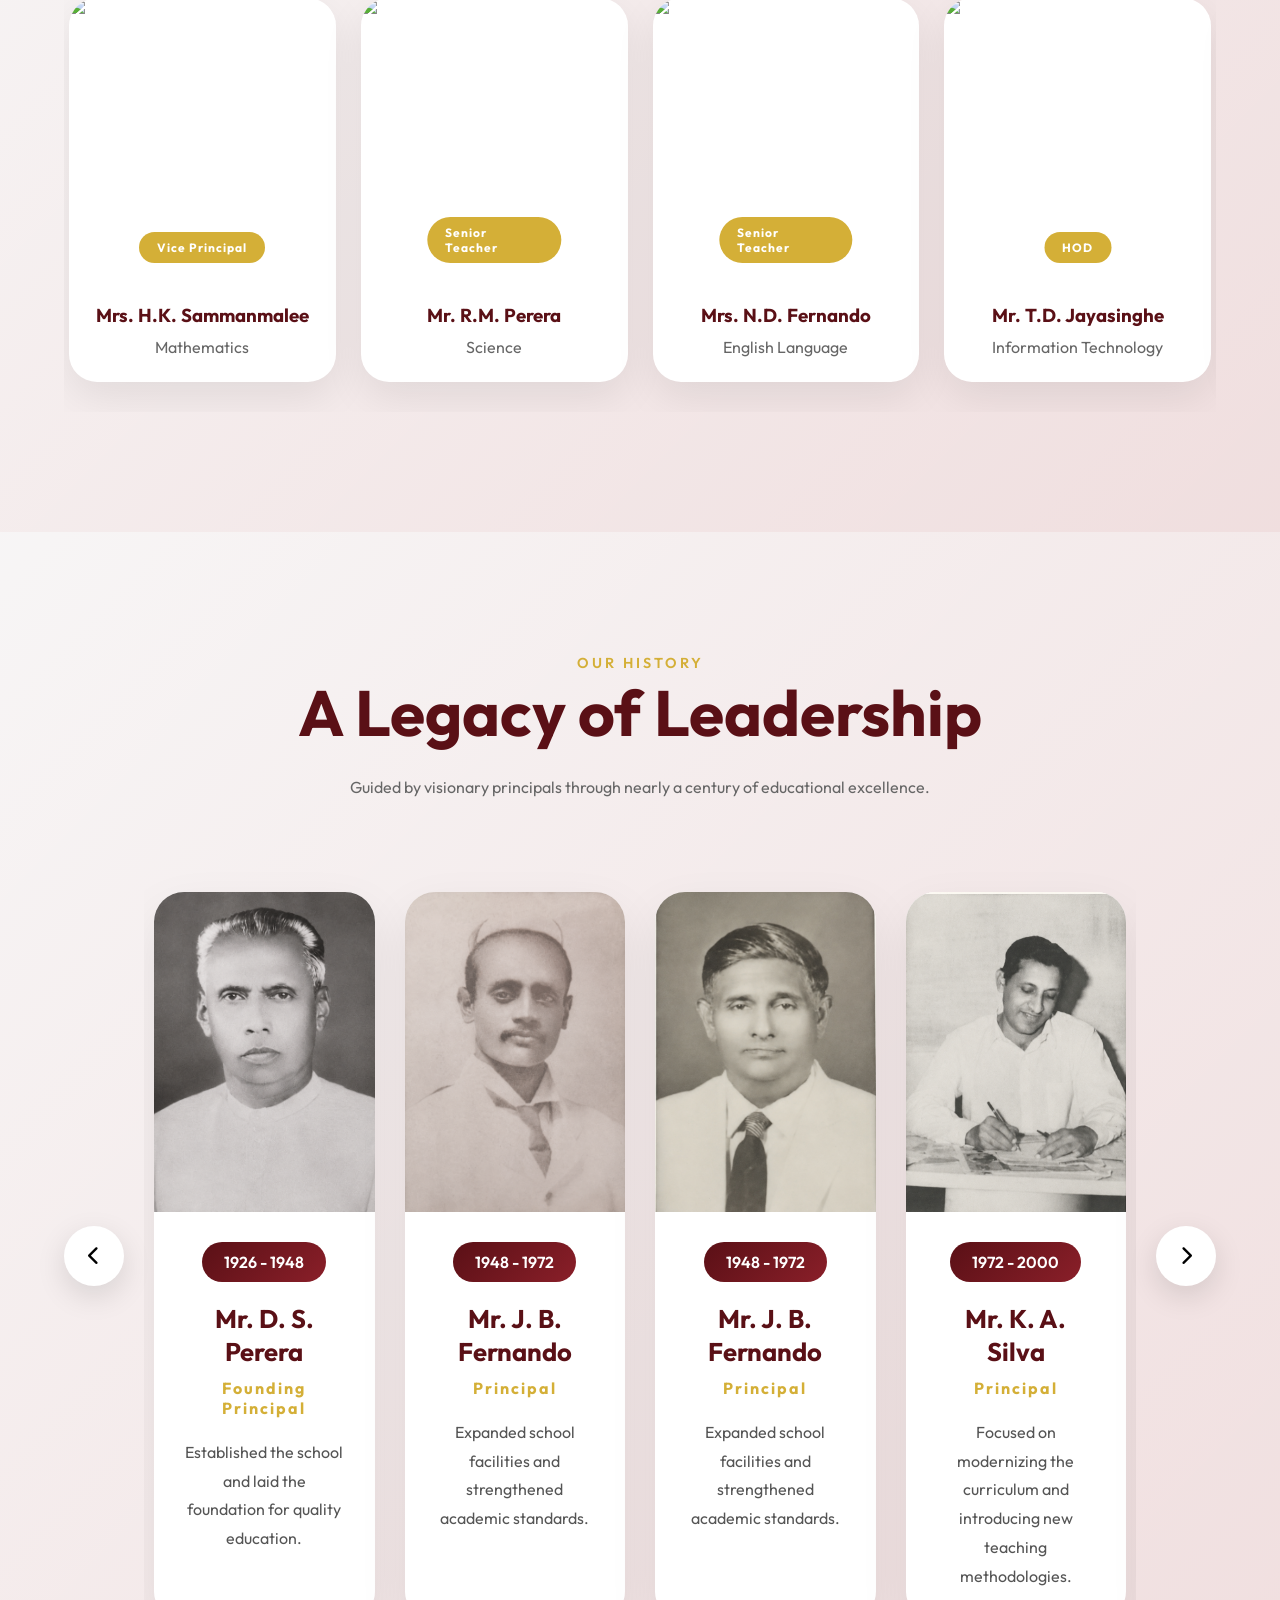
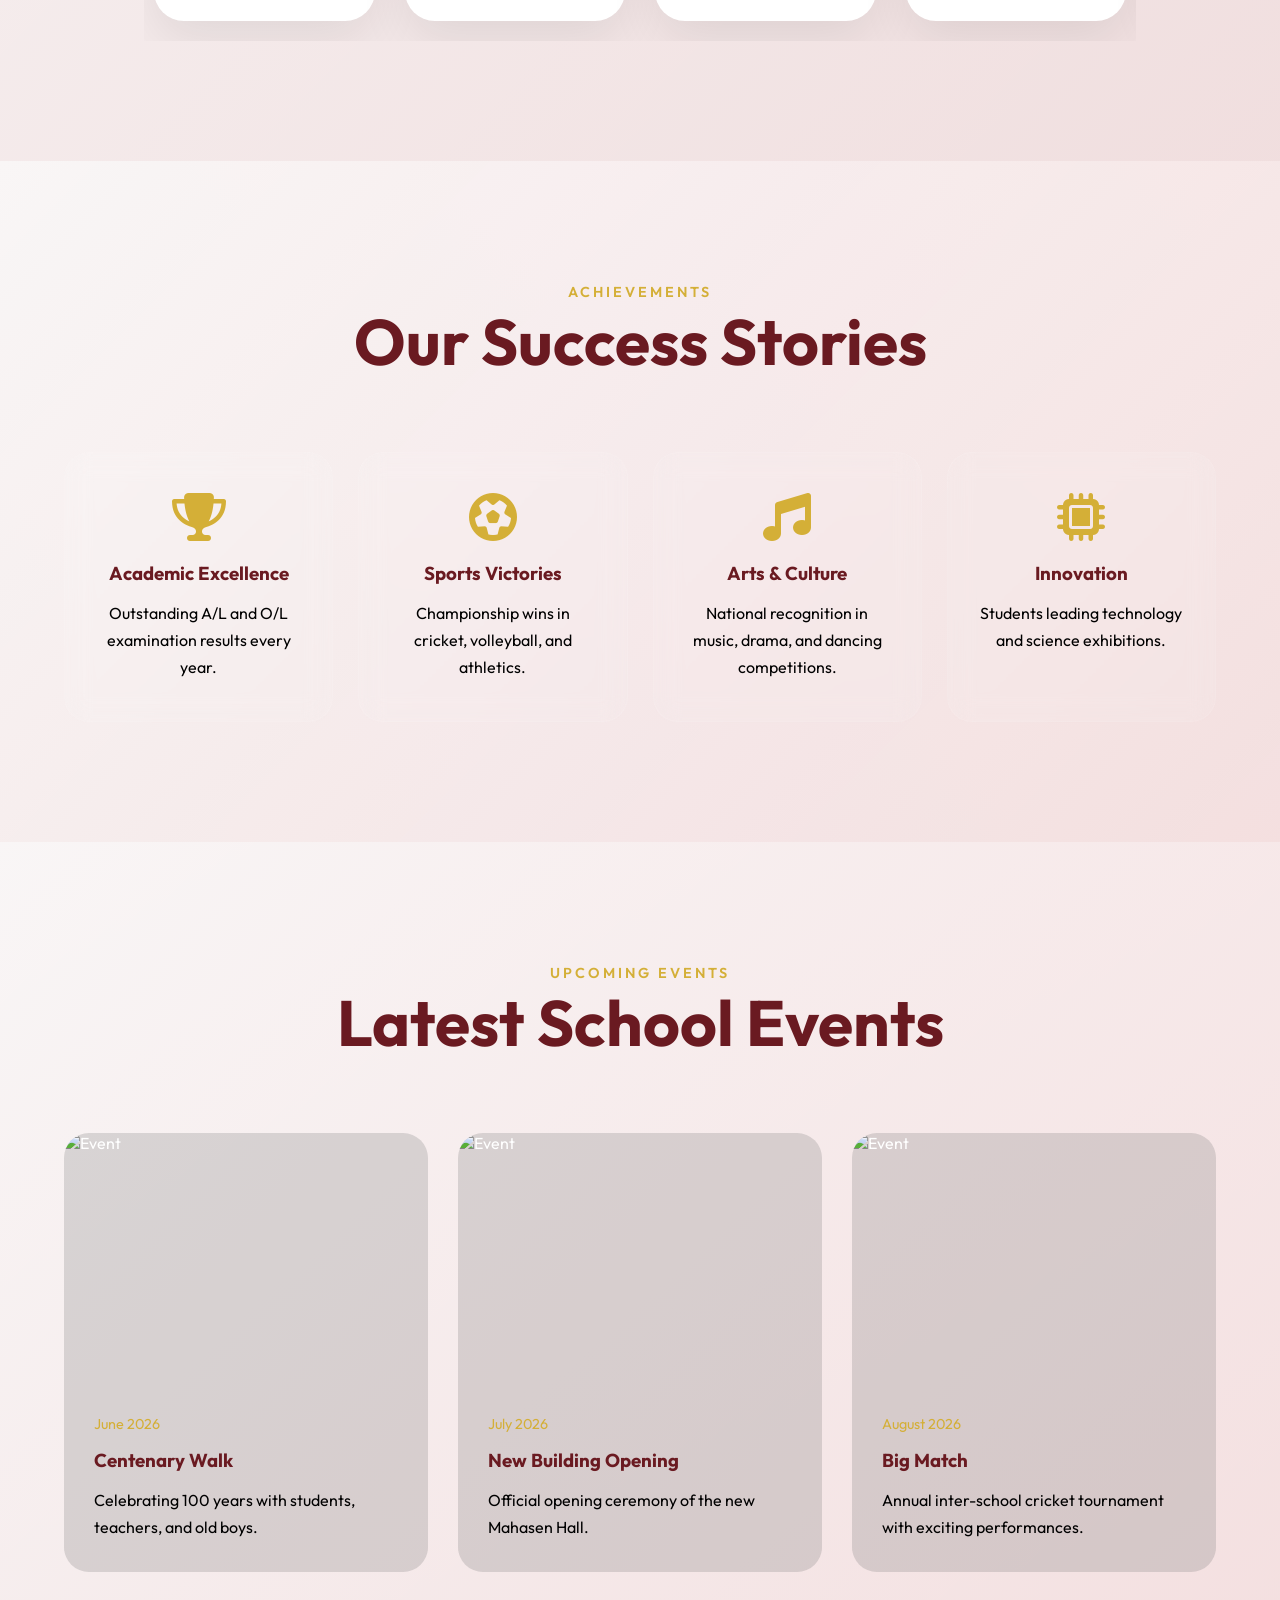
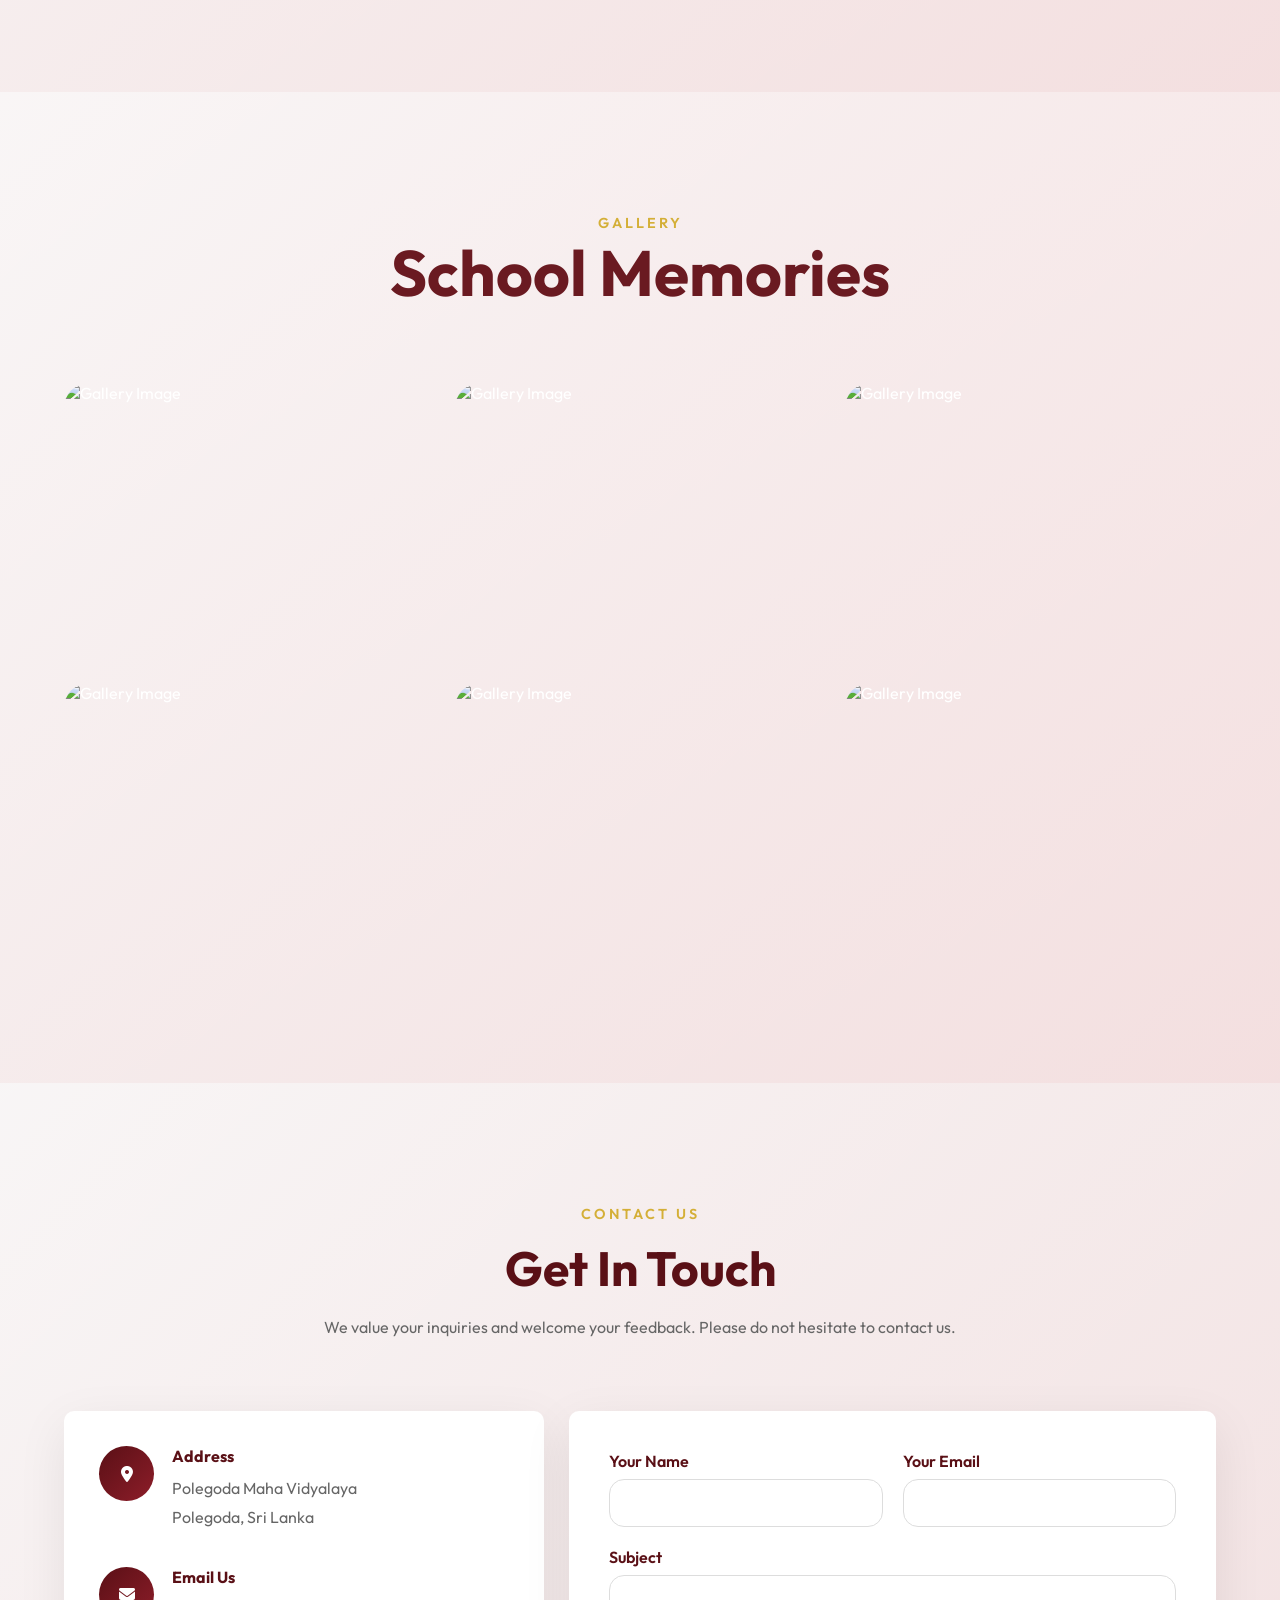
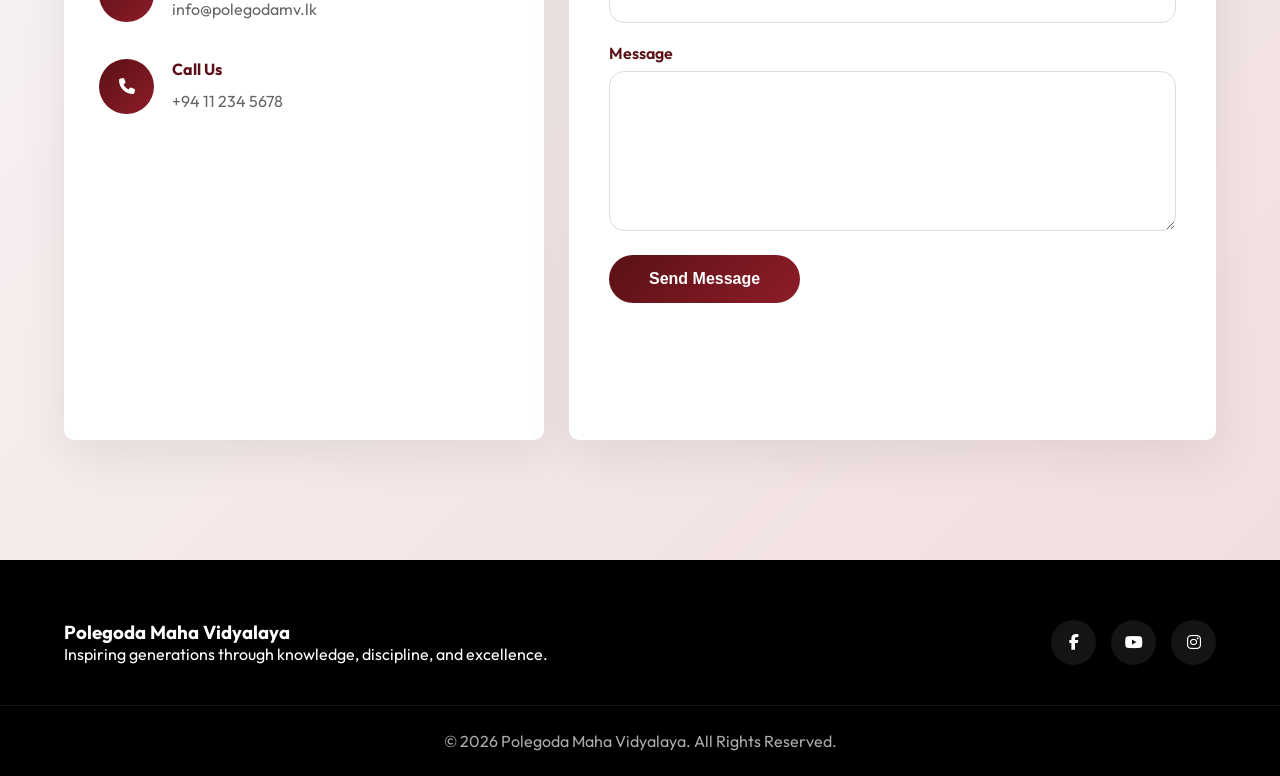
==== commit f2d7bd89: "Update Sinhala Update Sinhala till Principal" ====
--- a/index.html
+++ b/index.html
@@ -11,7 +11,14 @@
       href="https://fonts.googleapis.com/css2?family=Outfit:wght@300;400;500;600;700;800&family=Cinzel:wght@500;600;700&display=swap"
       rel="stylesheet"
     />
-
+    <link
+      href="https://fonts.googleapis.com/css2?family=Noto+Sans+Sinhala:wght@300;400;500;600;700&display=swap"
+      rel="stylesheet"
+    />
+    <link
+      href="https://fonts.googleapis.com/css2?family=Noto+Serif+Sinhala:wght@100..900&display=swap"
+      rel="stylesheet"
+    />
     <link
       rel="stylesheet"
       href="https://cdn.jsdelivr.net/npm/swiper@11/swiper-bundle.min.css"
@@ -155,14 +162,18 @@
     <section class="section about" id="about">
       <div class="container">
         <div class="about-header">
-          <span class="section-tag"> ABOUT OUR SCHOOL </span>
-
-          <h2>
-            Building Future Leaders
-            <span>Since 1926</span>
+          <span class="section-tag" data-key="sectionTag">
+            ABOUT OUR SCHOOL
+          </span>
+
+          <h2 class="section-title">
+            <span data-key="sectionTitle">Building Future Leaders</span>
+            <span class="section-title-highlight" data-key="sectionHighlight">
+              Since 1926
+            </span>
           </h2>
 
-          <p>
+          <p data-key="sectionSubtitle">
             For nearly a century, Polegoda Maha Vidyalaya has nurtured
             generations of students through knowledge, discipline, values, and
             excellence.
@@ -178,9 +189,9 @@
             </div>
 
             <div class="vision-header">
-              <span>OUR VISION</span>
-
-              <h3>Vision</h3>
+              <span data-key="visionTag">OUR VISION</span>
+
+              <h3 data-key="visionTitle">Vision</h3>
             </div>
 
             <div class="vision-divider">
@@ -191,7 +202,7 @@
               <span></span>
             </div>
 
-            <blockquote>
+            <blockquote data-key="visionQuote">
               <i class="fa-solid fa-quote-left quote-left"></i>
 
               A quality child through good management.
@@ -212,9 +223,9 @@
             </div>
 
             <div class="mission-header">
-              <span>OUR MISSION</span>
-
-              <h3>Mission</h3>
+              <span data-key="missionTag">OUR MISSION</span>
+
+              <h3 data-key="missionTitle">Mission</h3>
             </div>
 
             <div class="mission-divider">
@@ -225,7 +236,7 @@
               <span></span>
             </div>
 
-            <blockquote>
+            <blockquote data-key="missionQuote">
               <i class="fa-solid fa-quote-left quote-left"></i>
 
               It is our mission to raise a noble generation of children who are
@@ -271,11 +282,20 @@
         <!-- LEFT CONTENT -->
 
         <div class="principal-text">
-          <span class="section-tag"> PRINCIPAL MESSAGE </span>
-
-          <h2>
+          <span class="section-tag" data-key="principalTag">
+            PRINCIPAL MESSAGE
+          </span>
+
+          <!-- <h2>
             Message from the
-            <span>Principal</span>
+            <span data-key="principalTitle">Principal</span>
+          </h2> -->
+
+          <h2 class="principal-title">
+            <span data-key="principalTitle">Message from the</span>
+            <span class="principal-title-highlight" data-key="principalHighlight">
+              Principal
+            </span>
           </h2>
 
           <div class="principal-divider">
@@ -284,13 +304,13 @@
             <span></span>
           </div>
 
-          <p>
+          <p data-key="principalMessage1">
             We are committed to creating a learning environment where every
             student can discover their talents, build confidence, and achieve
             academic excellence.
           </p>
 
-          <p>
+          <p data-key="principalMessage2">
             Our school continues to inspire generations through discipline,
             innovation, leadership, and values that prepare students for a
             successful future.
@@ -302,9 +322,9 @@
             </div>
 
             <div>
-              <h4>Mrs. W.D. Duleeka M. Premathilaka</h4>
-
-              <span>PRINCIPAL</span>
+              <h4 data-key="principalName">Mrs. W.D. Duleeka M. Premathilaka</h4>
+
+              <span data-key="principalRole">PRINCIPAL</span>
             </div>
           </div>
         </div>
@@ -323,12 +343,12 @@
               </div>
 
               <div>
-                <p>
+                <p data-key="principalQuote">
                   Education is the most powerful weapon which you can use to
                   change the world.
                 </p>
 
-                <span>– Nelson Mandela</span>
+                <span data-key="principalQuoteAuthor">– Nelson Mandela</span>
               </div>
             </div>
           </div>
@@ -341,22 +361,22 @@
         <div class="principal-values">
           <div class="value-item">
             <i class="fa-solid fa-graduation-cap"></i>
-            <h4>Student Centred</h4>
+            <h4 data-key="principalValues1">Student Centred</h4>
           </div>
 
           <div class="value-item">
             <i class="fa-solid fa-shield-heart"></i>
-            <h4>Values & Discipline</h4>
+            <h4 data-key="principalValues2">Values & Discipline</h4>
           </div>
 
           <div class="value-item">
             <i class="fa-solid fa-lightbulb"></i>
-            <h4>Innovation & Excellence</h4>
+            <h4 data-key="principalValues3">Innovation & Excellence</h4>
           </div>
 
           <div class="value-item">
             <i class="fa-solid fa-users"></i>
-            <h4>Leadership</h4>
+            <h4 data-key="principalValues4">Leadership</h4>
           </div>
         </div>
       </div>
--- a/style.css
+++ b/style.css
@@ -614,6 +614,14 @@
     color:#d4af37;
 }
 
+.section-title span[data-key="sectionTitle"] {
+    color: #5a1016;
+}
+
+.section-title-highlight {
+    color: #d4af37;
+}
+
 .about-header p{
 
     color:#555;
@@ -1298,6 +1306,14 @@
     margin:20px 0;
 
     color:#5a1016;
+}
+
+.principal-title span[data-key="principalTitle"] {
+    color: #5a1016;
+}
+
+.principal-title-highlight {
+    color: #d4af37;
 }
 
 .principal-text h2 span{
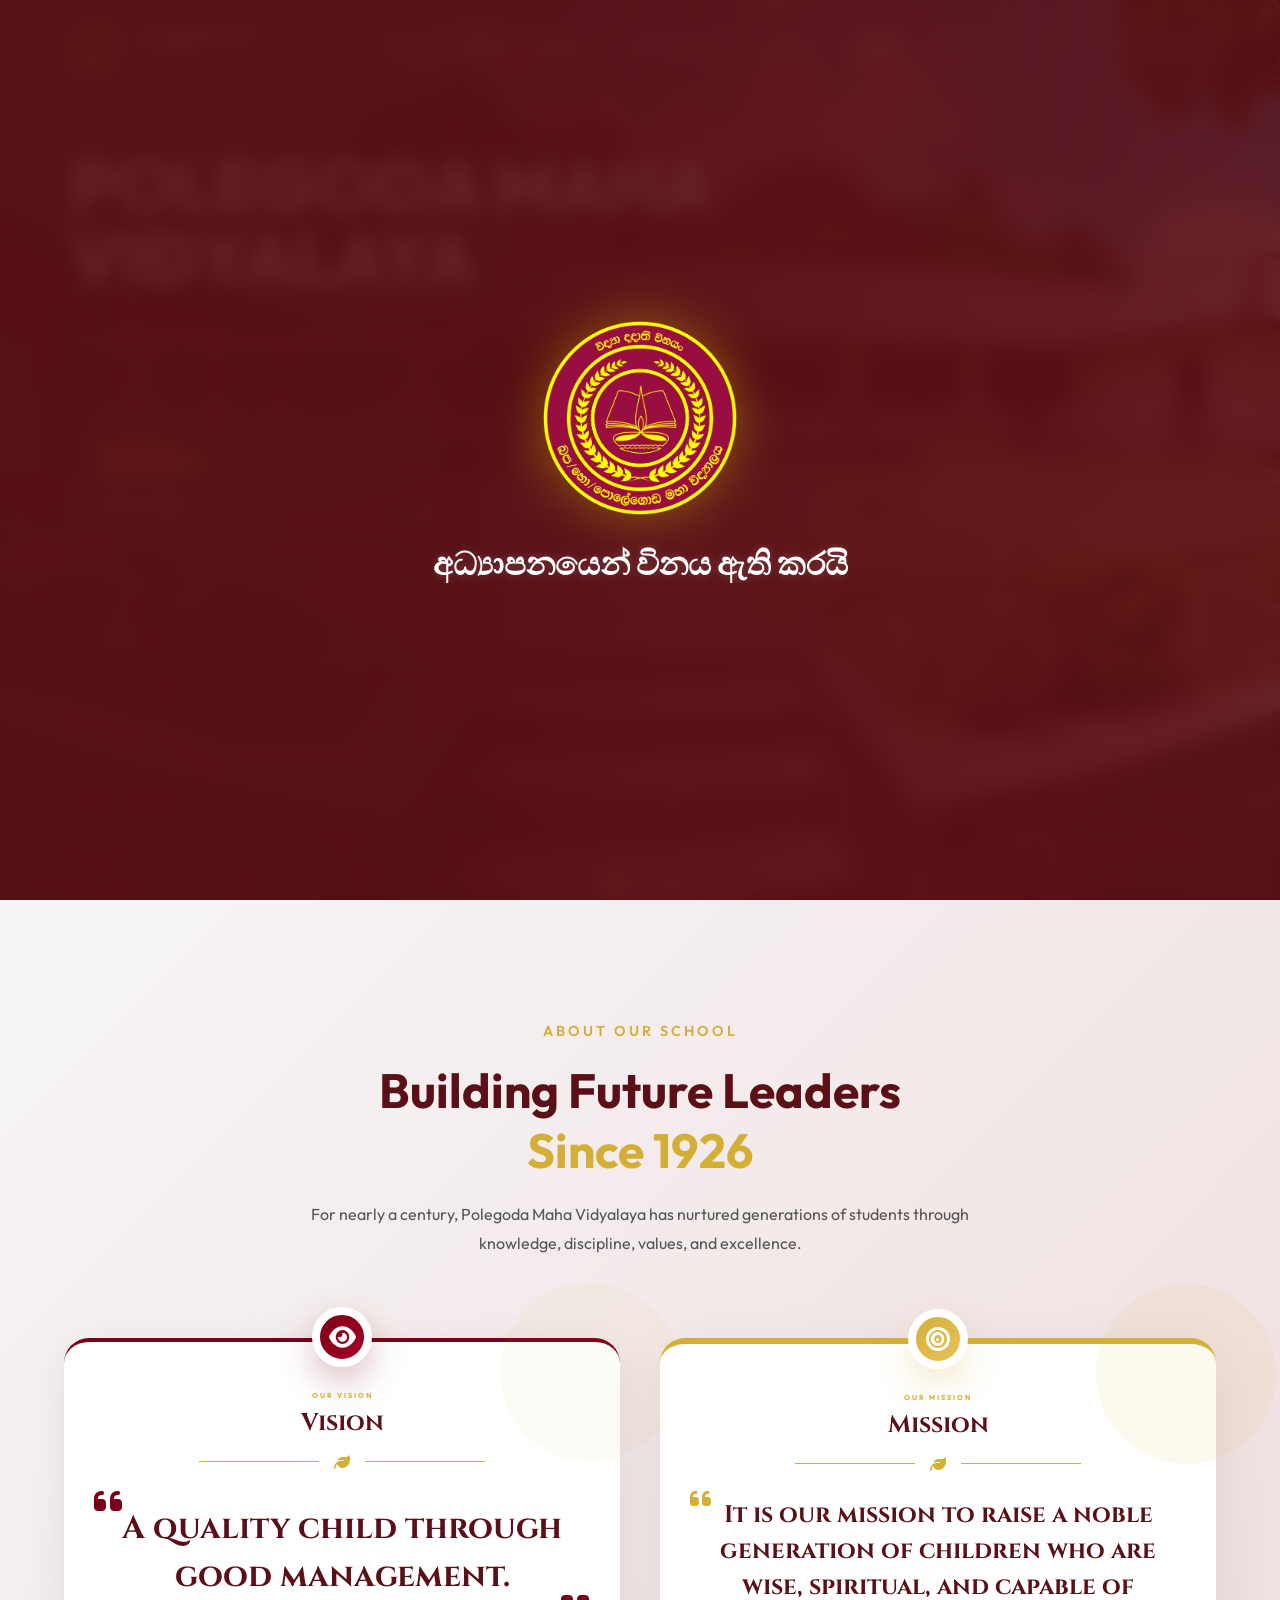
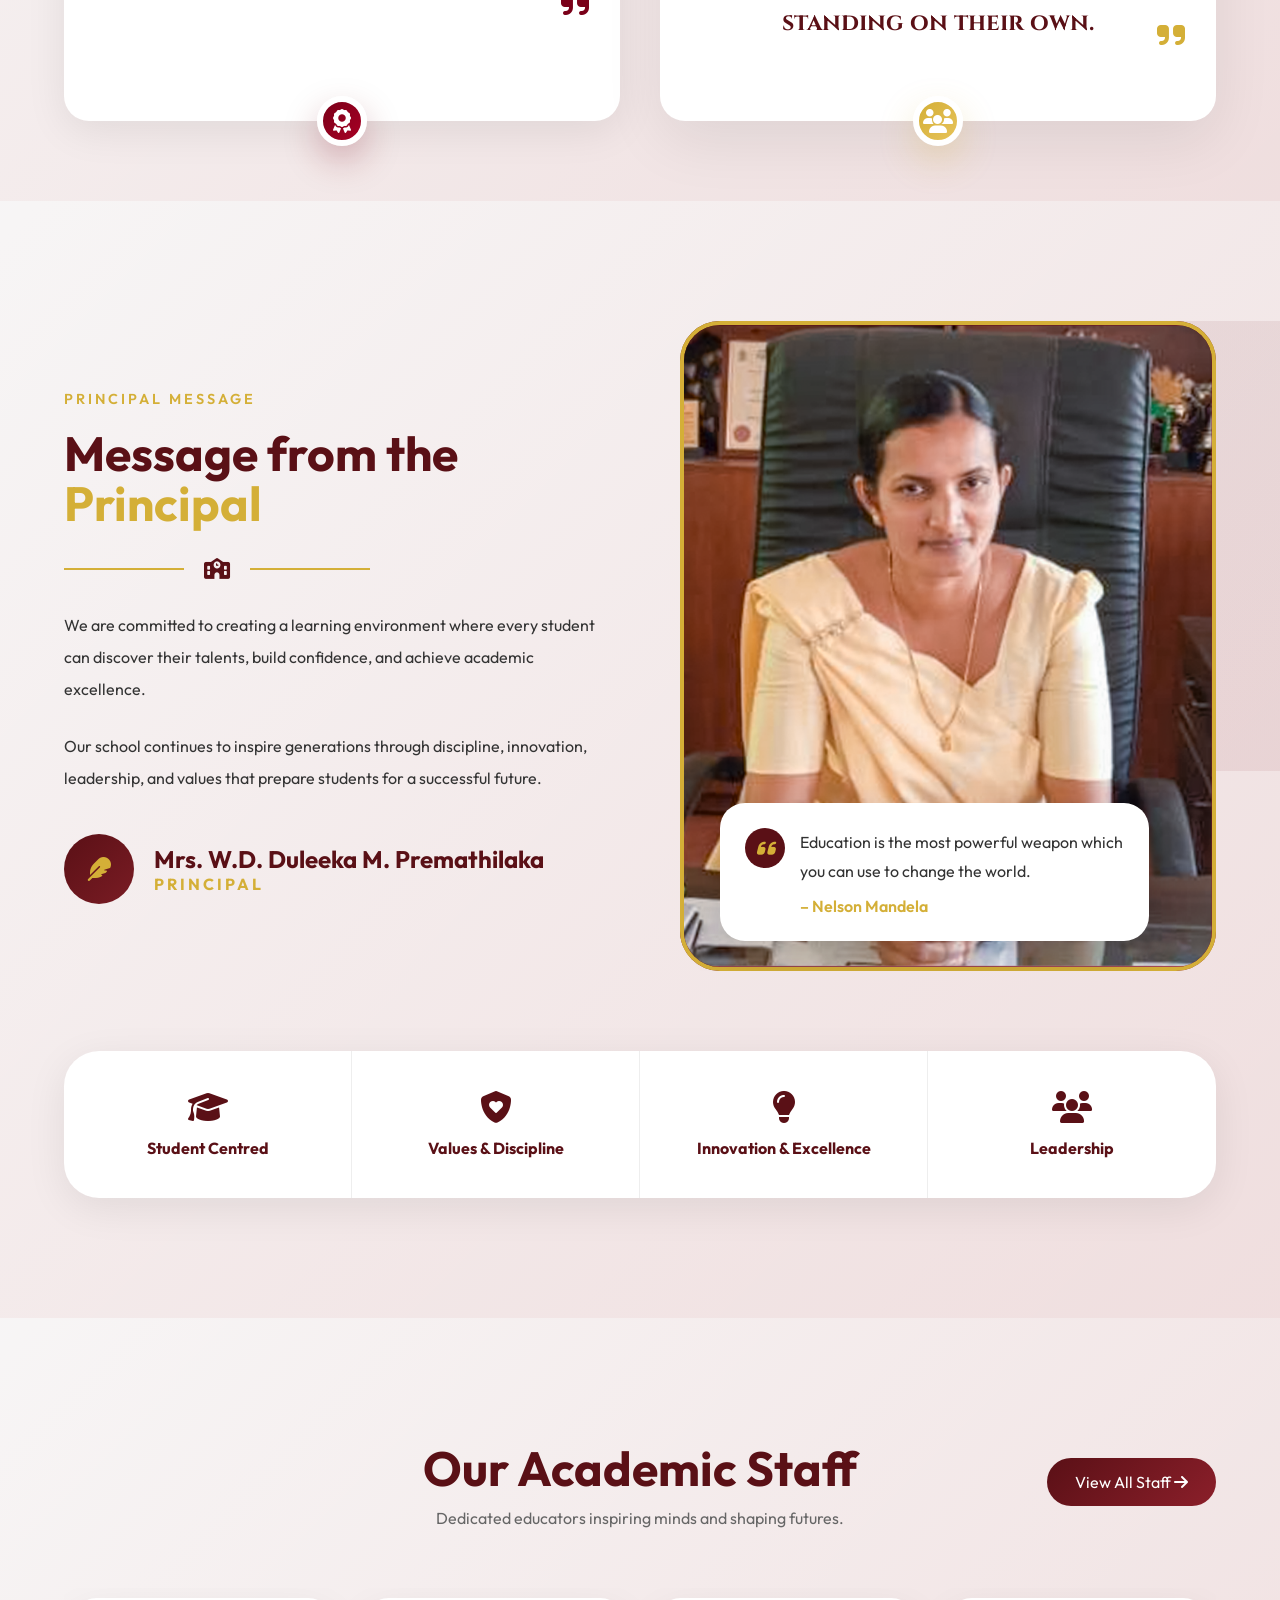
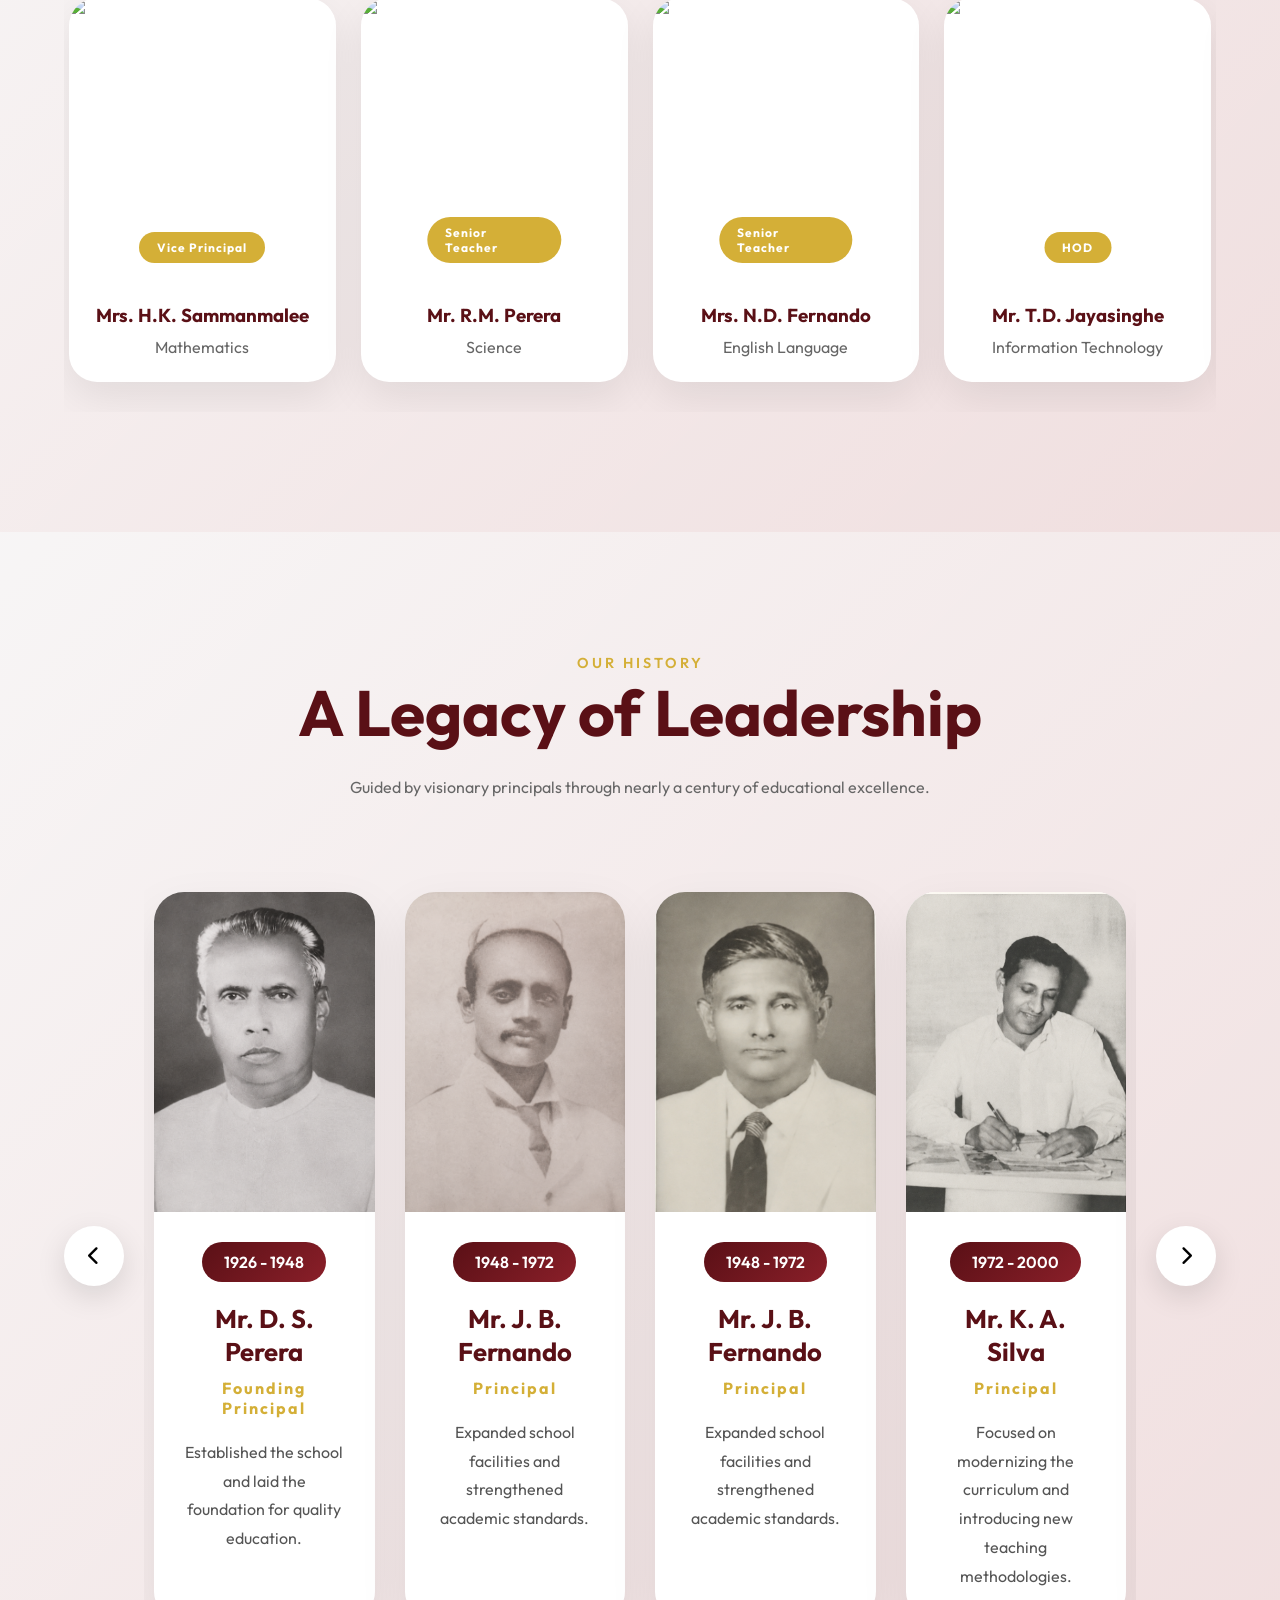
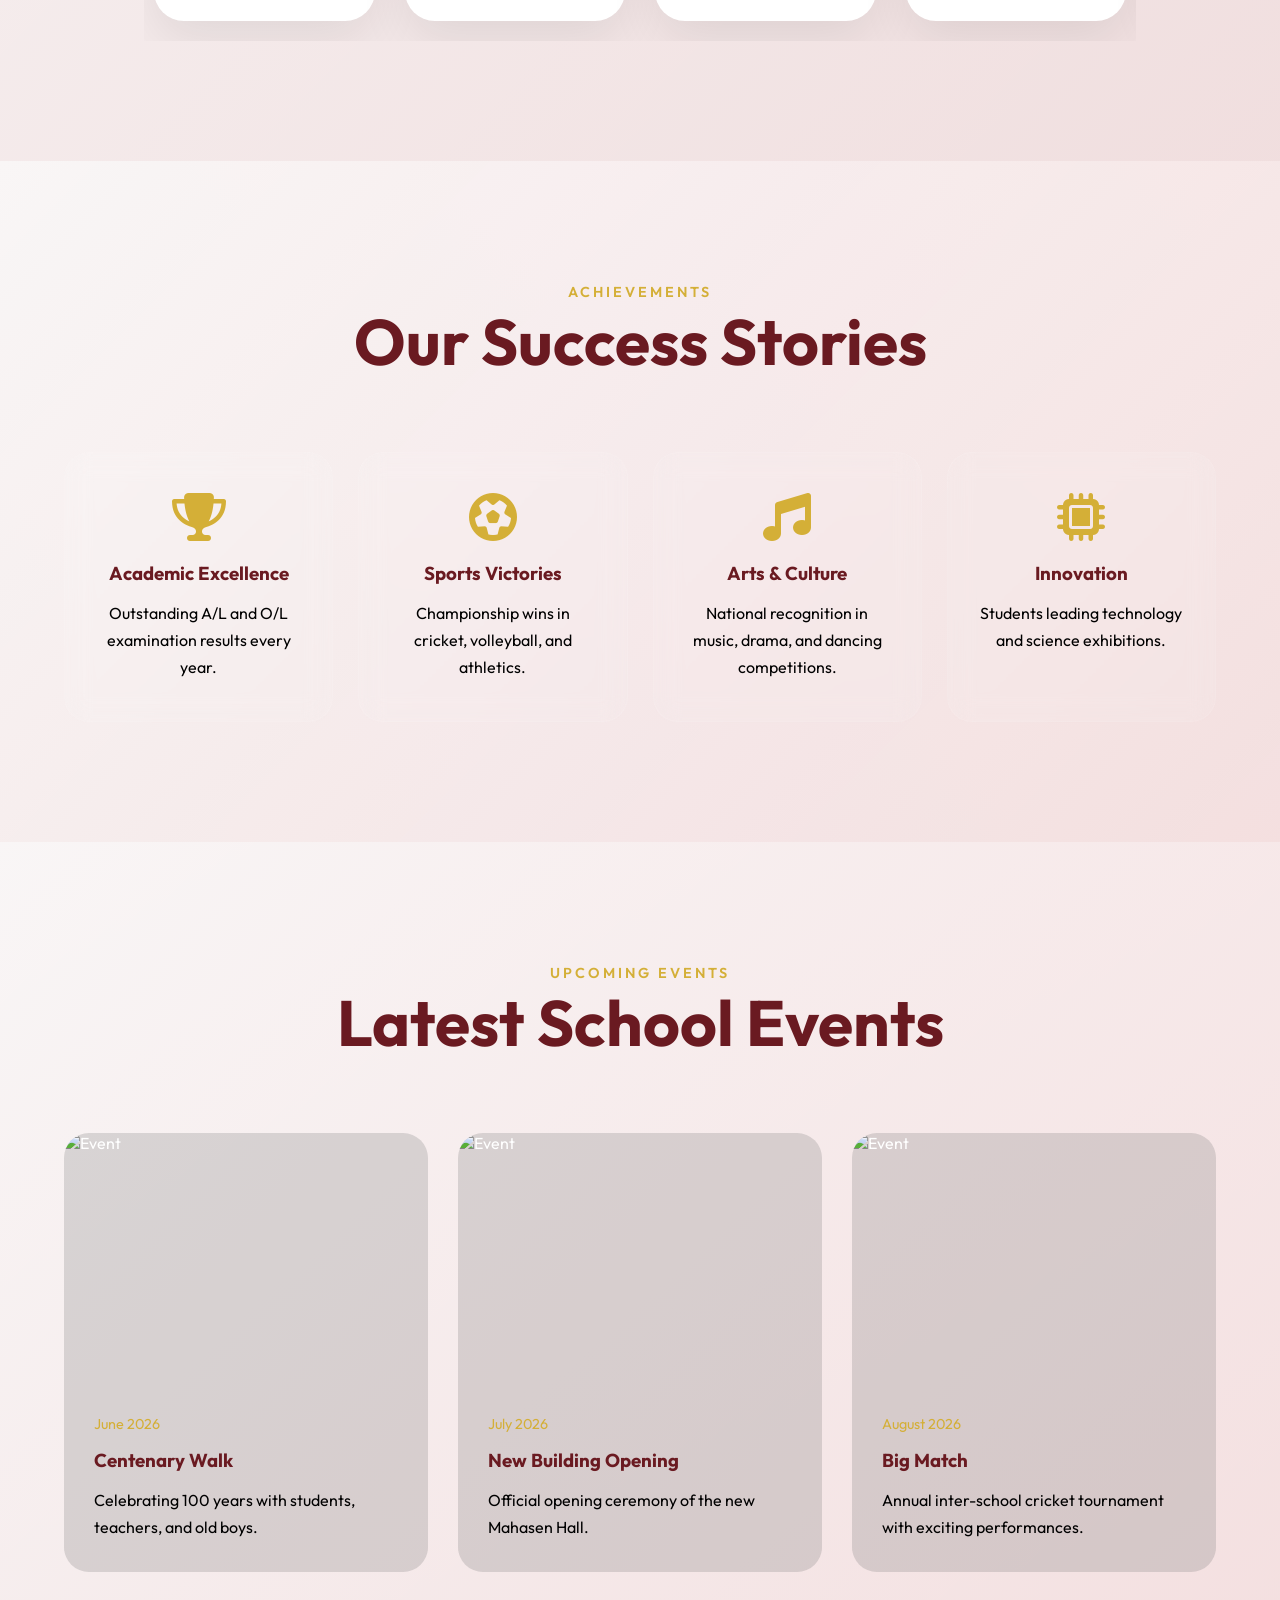
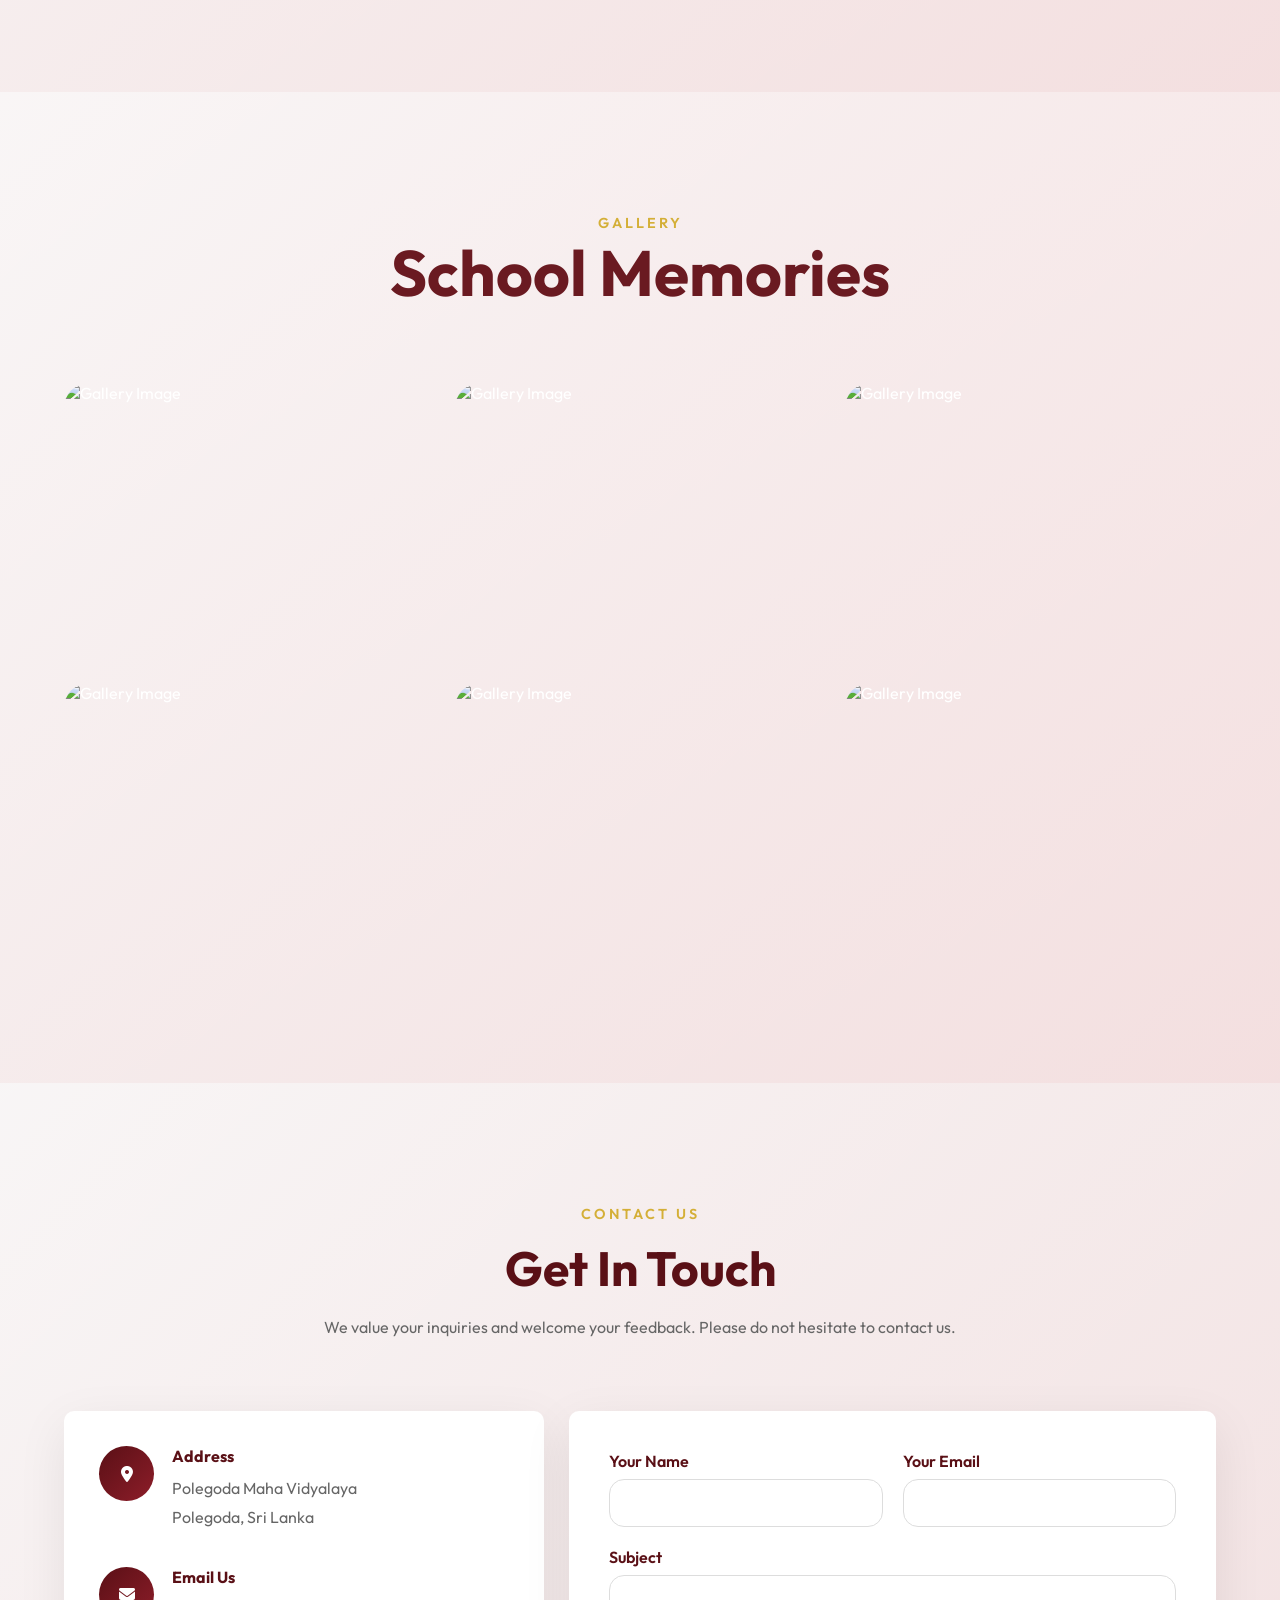
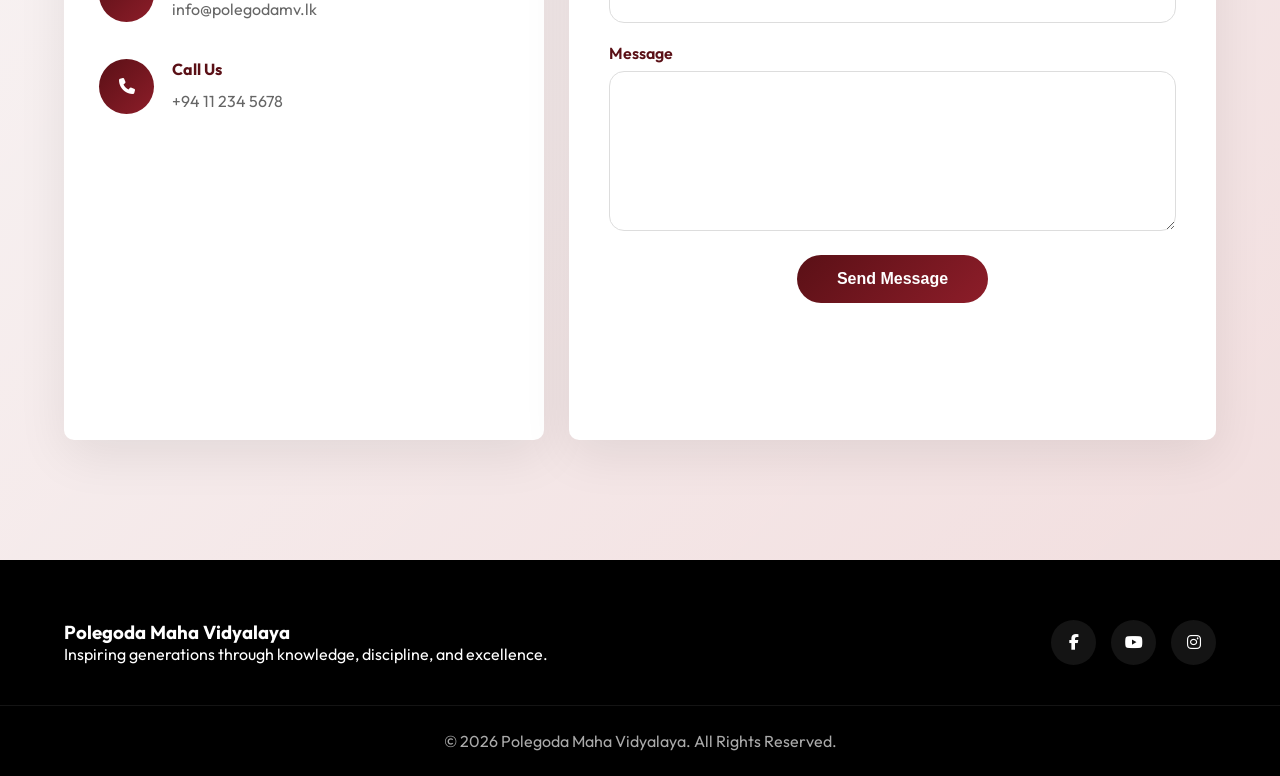
==== commit 9cb29a17: "contact button Centerlize contact button Centerlize" ====
--- a/index.html
+++ b/index.html
@@ -130,7 +130,7 @@
 
         <div class="hero-stats">
           <div class="stat-card glass">
-            <h2>115+</h2>
+            <h2>100+</h2>
             <p data-key="yearsLegacy">Years Legacy</p>
           </div>
 
--- a/style.css
+++ b/style.css
@@ -2274,6 +2274,9 @@
         #8d1d29
     );
 
+    display: block;
+    margin: 20px auto 0;
+
     color:white;
 
     padding:15px 40px;
--- a/mobile-fix.css
+++ b/mobile-fix.css
@@ -8,11 +8,16 @@
 }
 
 /* Clip any absolutely positioned element that bleeds out */
-.header,
 .hero,
 .principal-modern,
 .principal-photo-wrapper {
     overflow: hidden;
+
+}
+
+.header {
+    overflow: visible !important;
+    z-index: 99999;
 }
 
 /* Keep hero slides clipped */
@@ -44,14 +49,19 @@
         width: 75%;
         max-width: 320px;
         height: 100vh;
-        background: #1a0508;
+        z-index: 99998;
+        background: rgba(90, 16, 22, 0.7);
+
+        backdrop-filter: blur(20px);
+        -webkit-backdrop-filter: blur(20px);
+
+        border-right: 1px solid rgba(255,255,255,0.2);
         flex-direction: column;
         align-items: flex-start;
         justify-content: flex-start;
         padding: 100px 30px 40px;
         gap: 0;
         transition: left 0.4s ease;
-        z-index: 9998;
         box-shadow: 4px 0 30px rgba(0,0,0,0.4);
     }
 
@@ -154,6 +164,7 @@
     .nav {
         top: 0;
         padding-top: 90px;
+        z-index: 99998;
     }
 
     /* ---- Hero ---- */
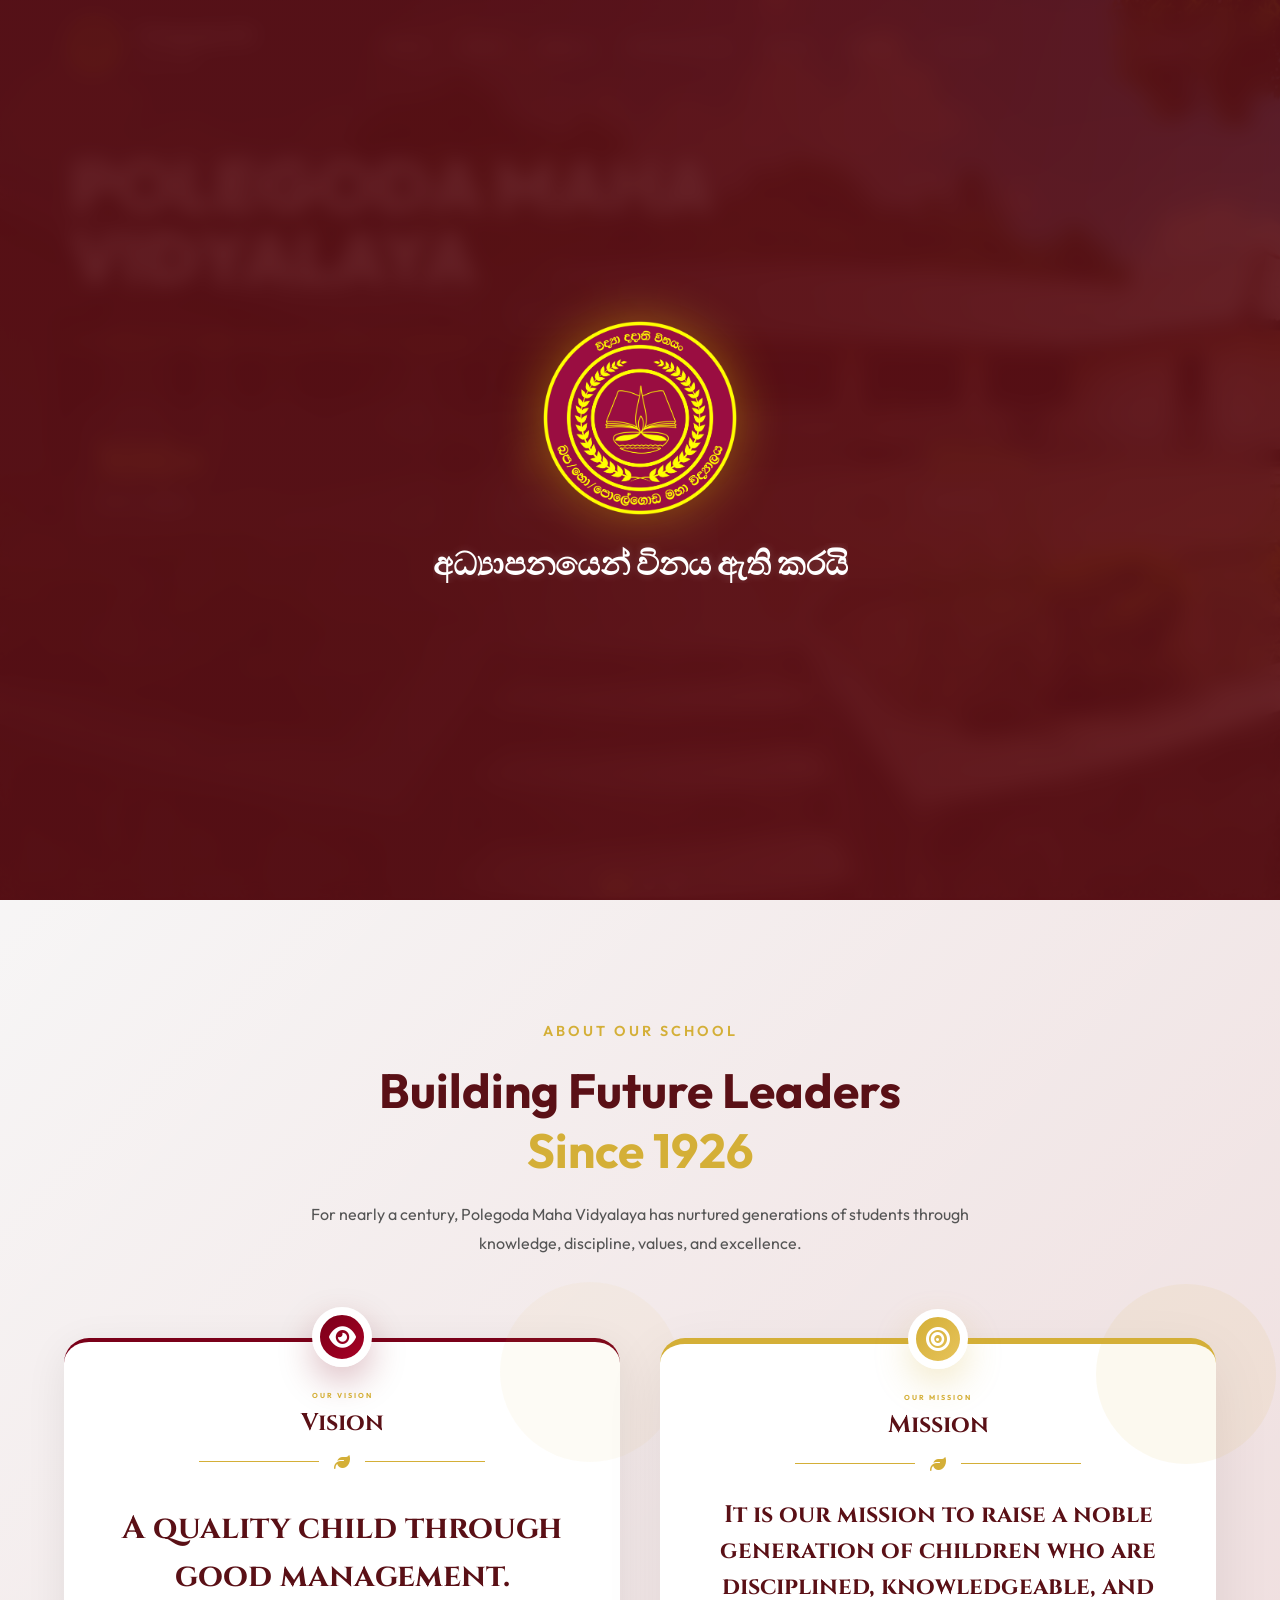
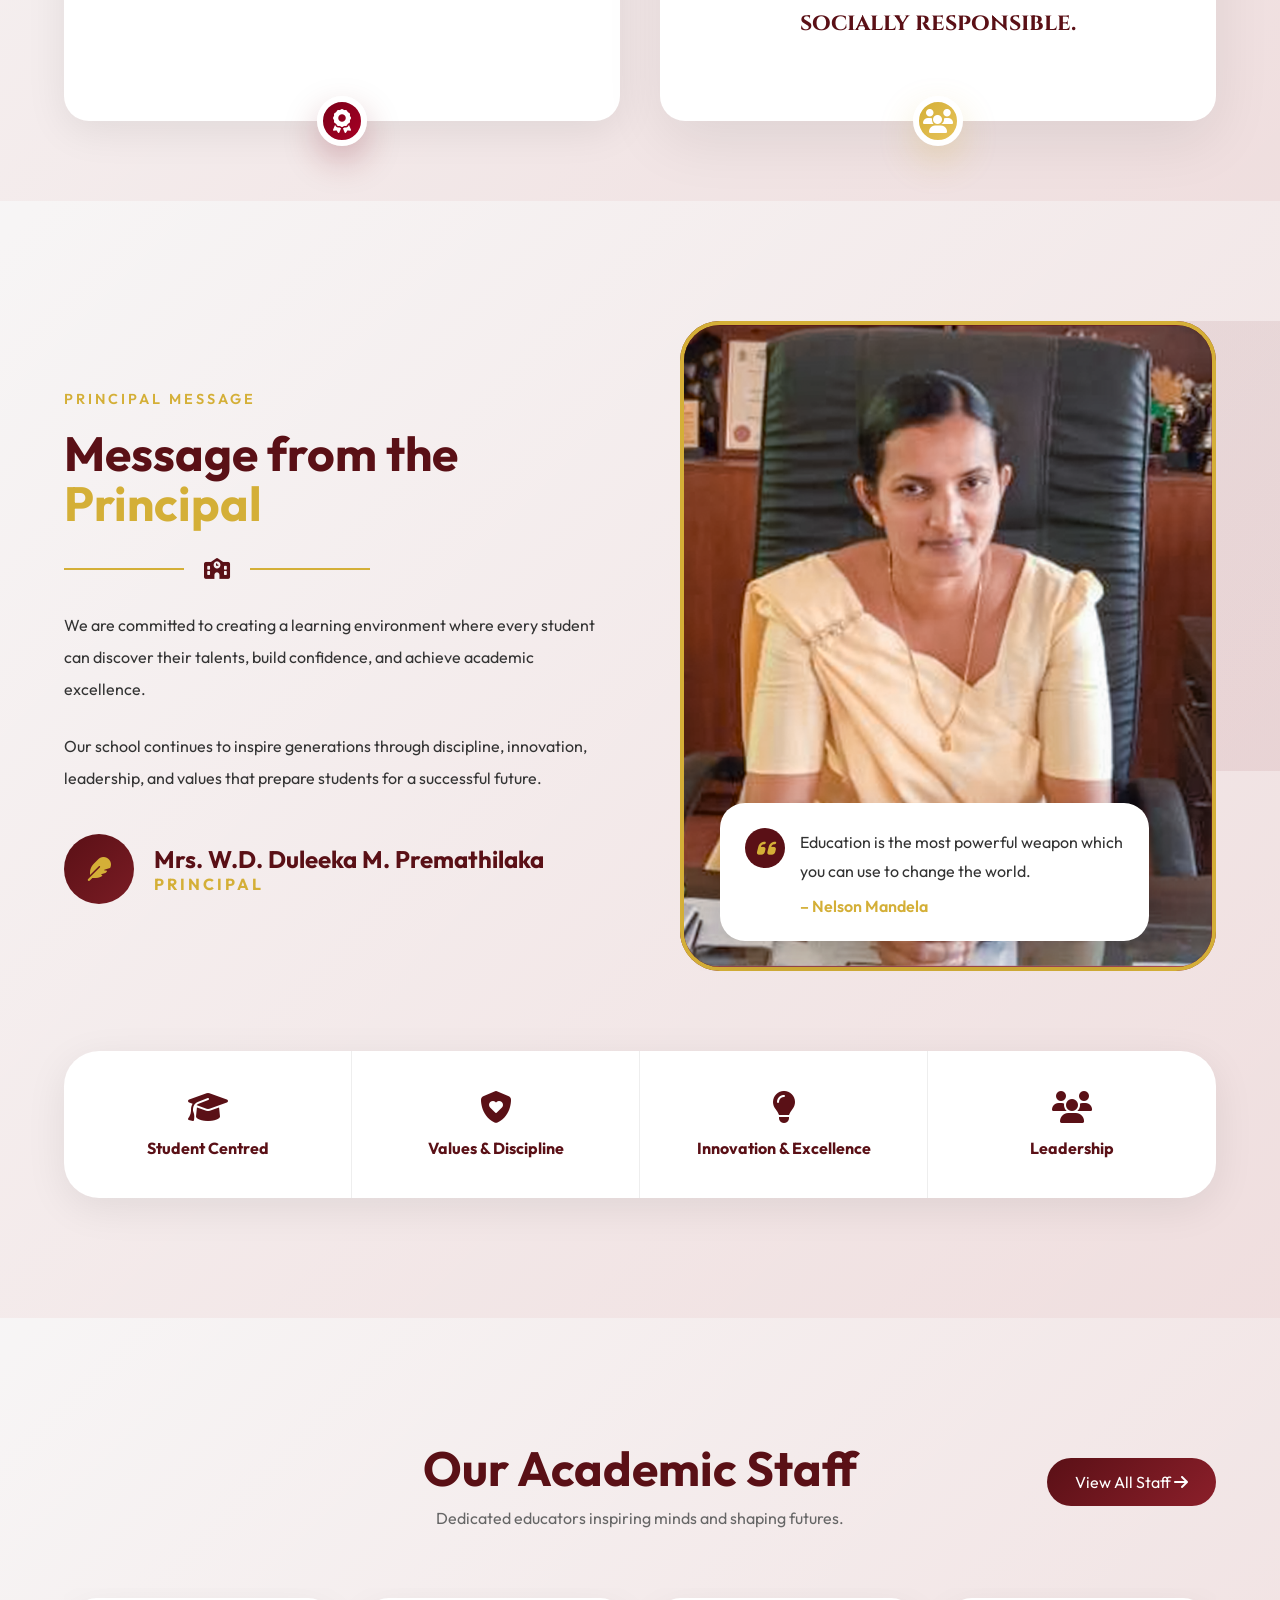
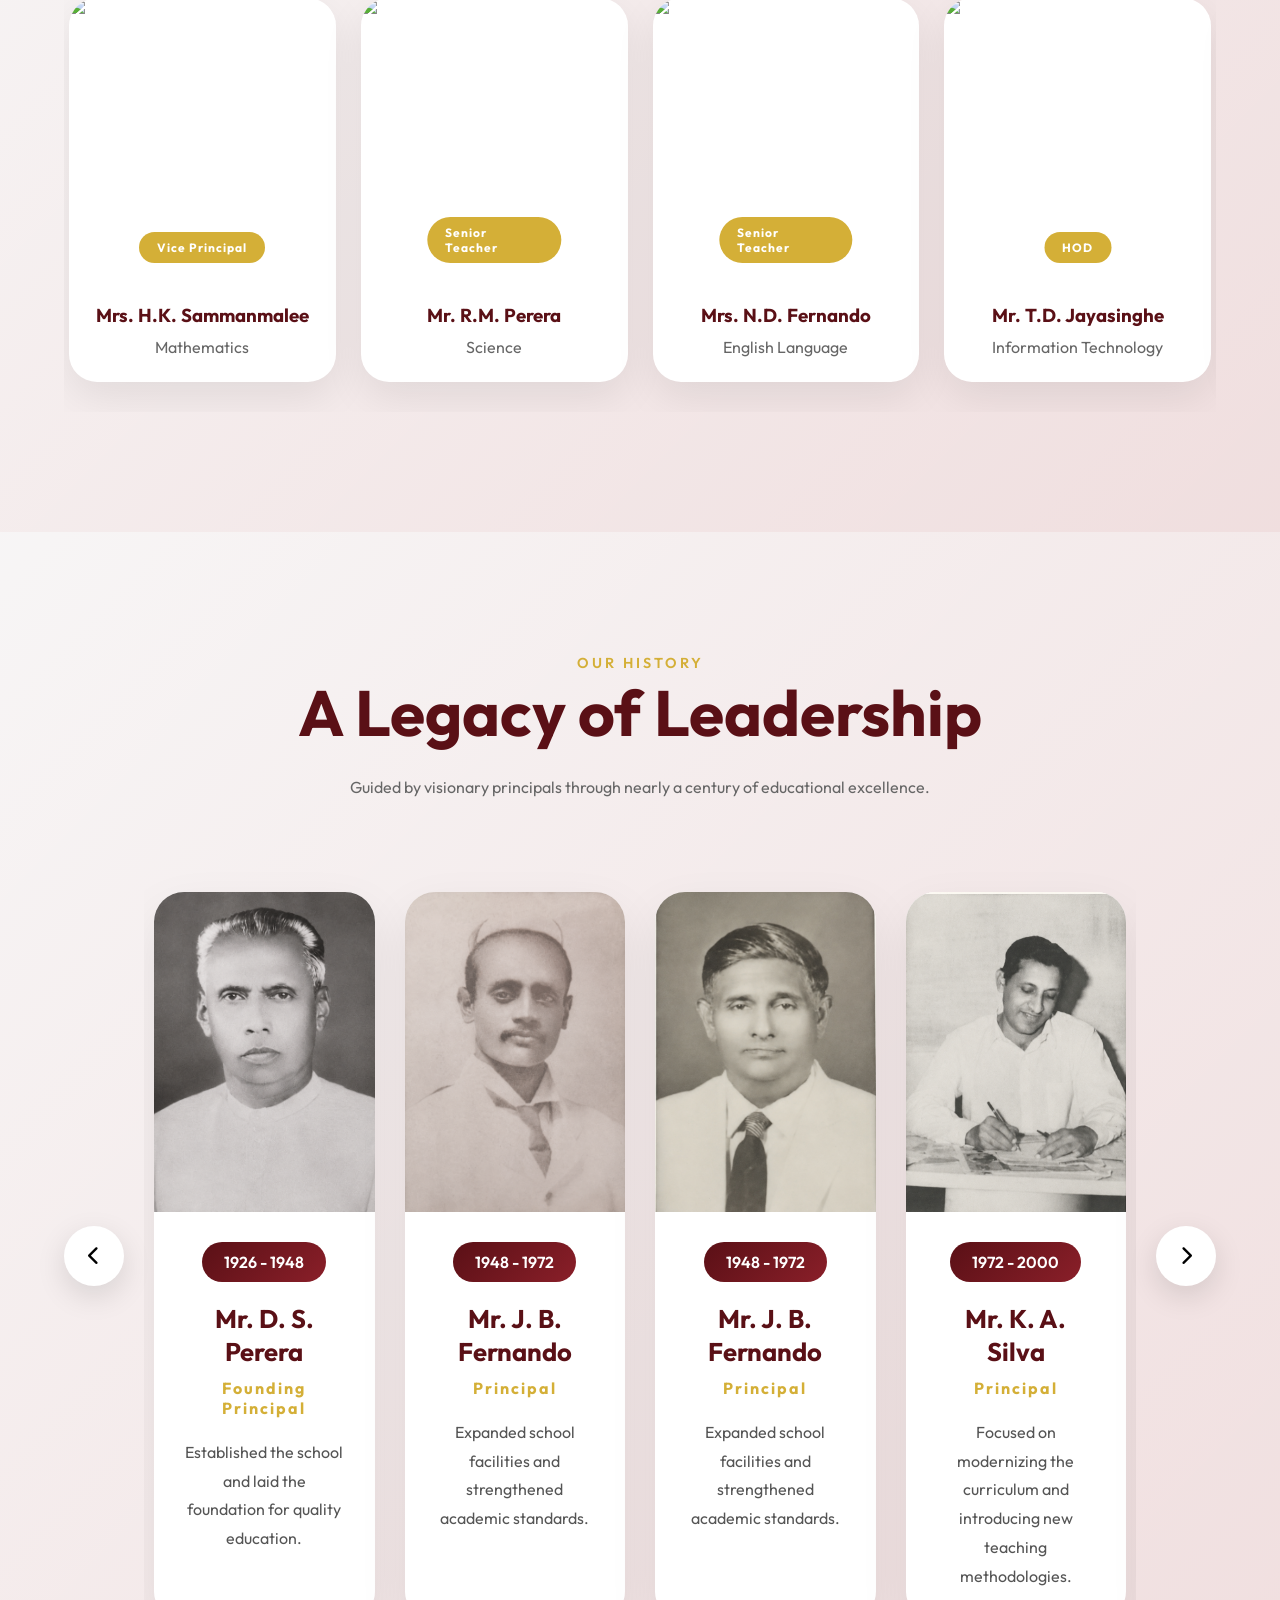
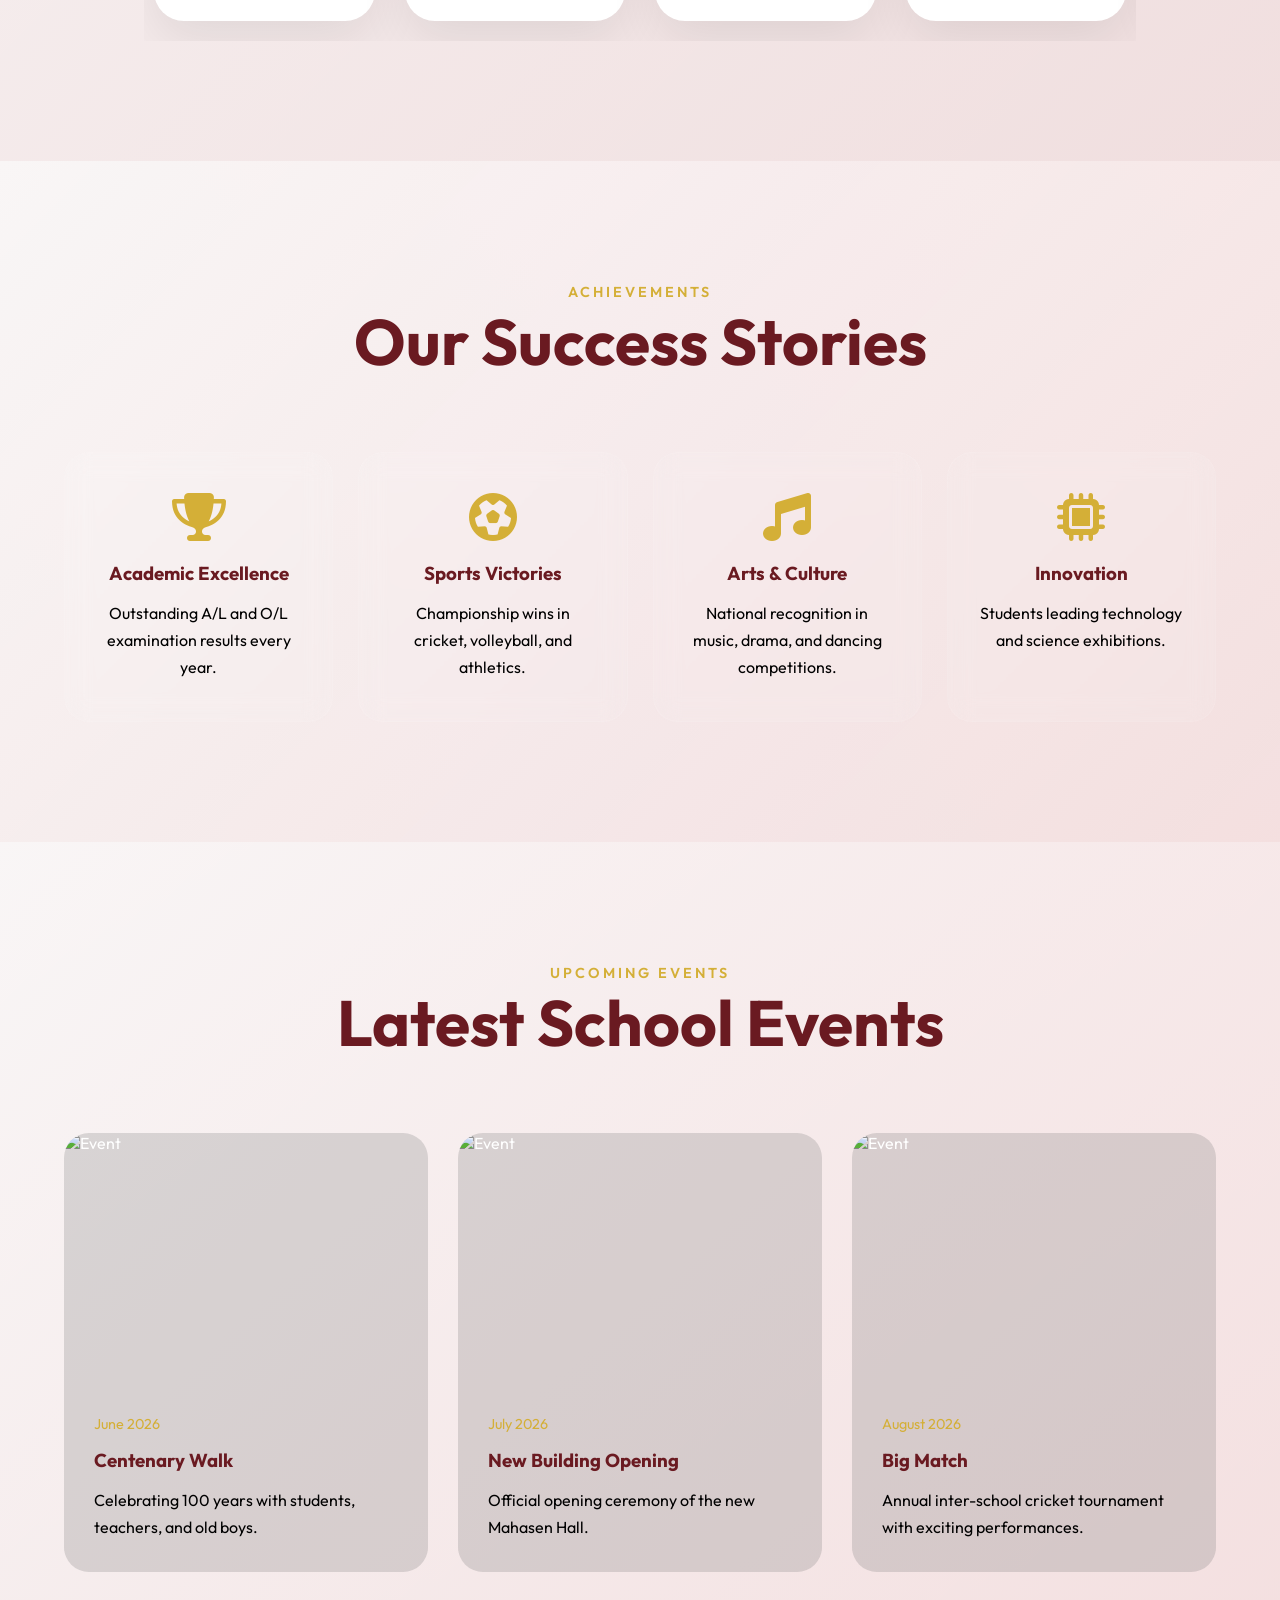
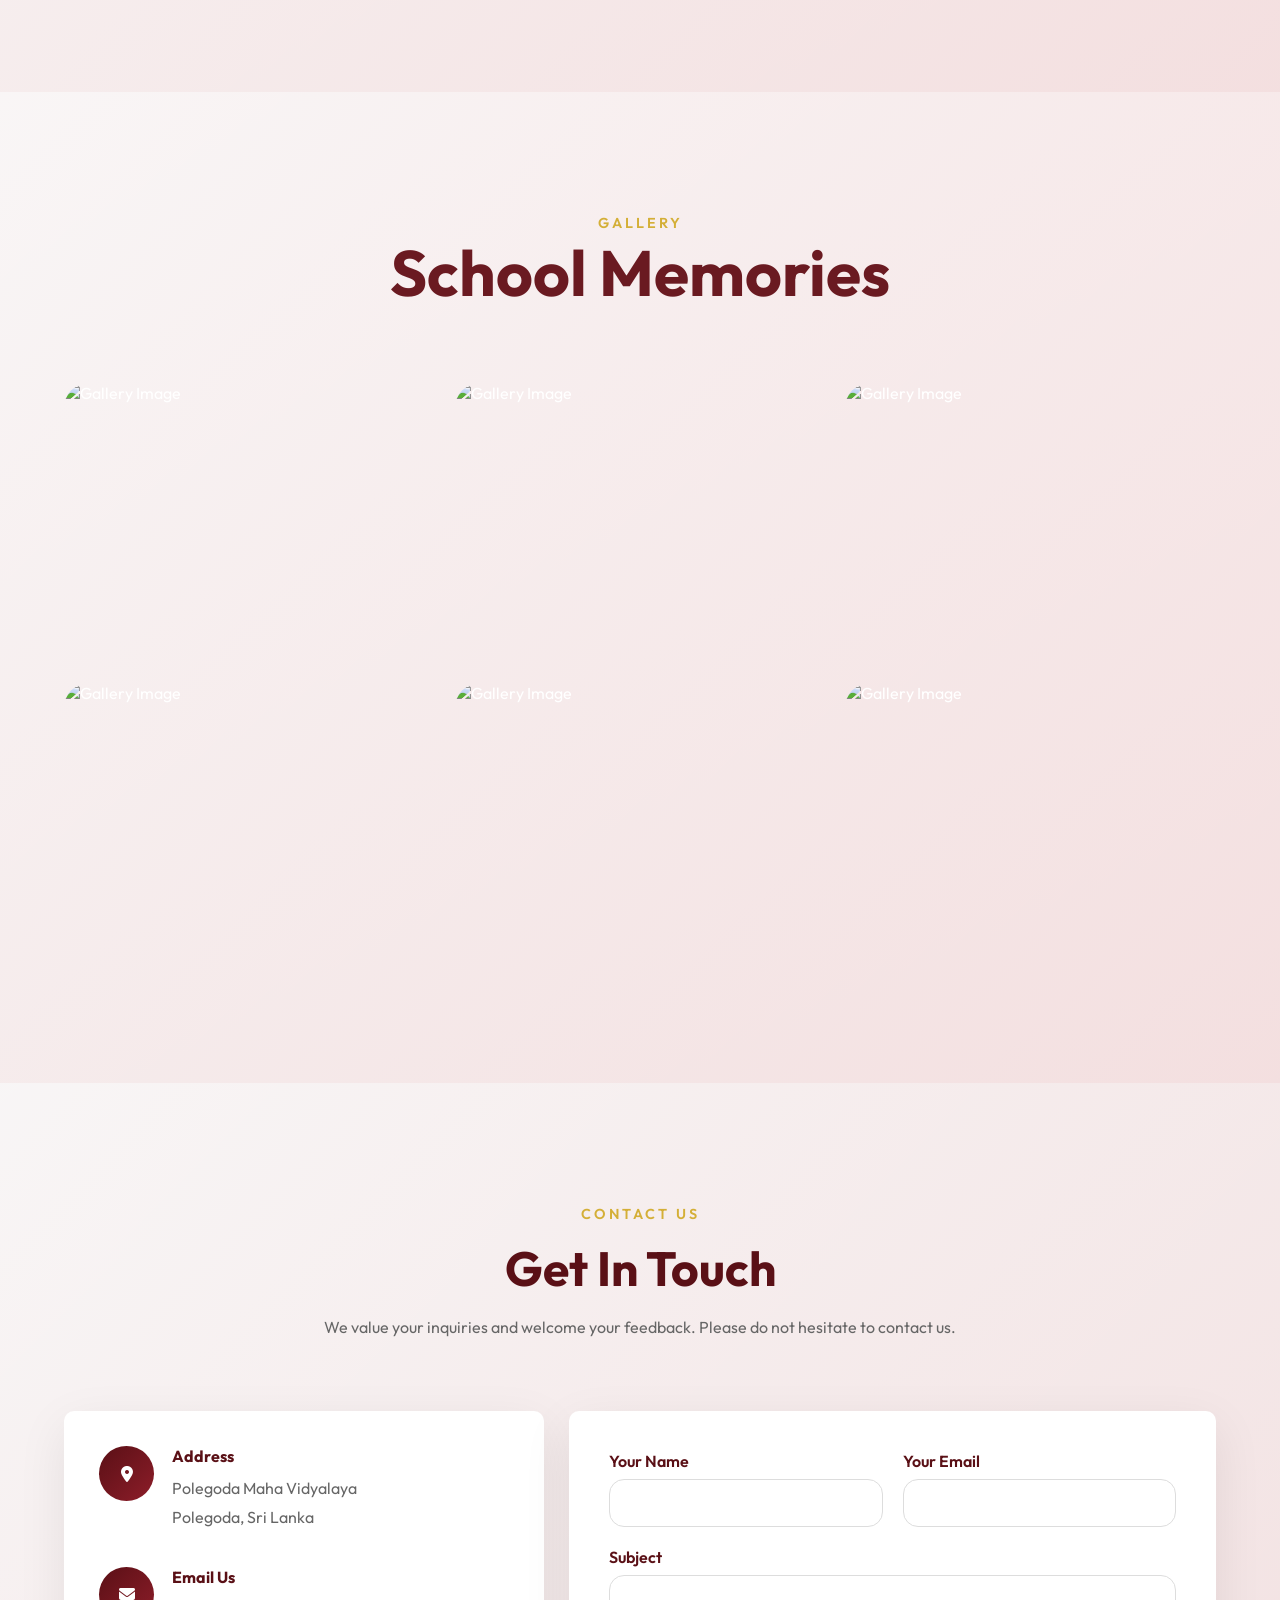
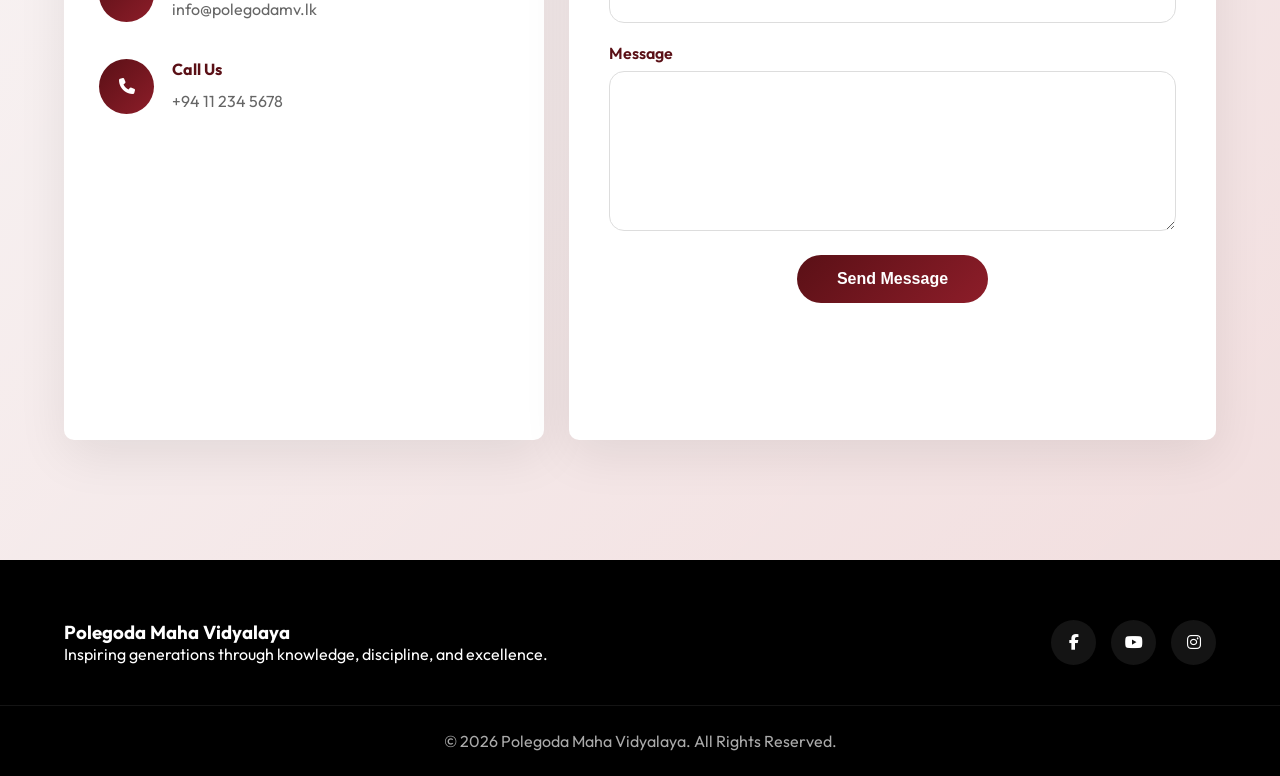
==== commit b021e64d: "add staff page add staff page" ====
--- a/index.html
+++ b/index.html
@@ -391,7 +391,7 @@
 
           <p>Dedicated educators inspiring minds and shaping futures.</p>
 
-          <a href="#" class="staff-btn">
+          <a href="staff.html" class="staff-btn">
             View All Staff
             <i class="fa-solid fa-arrow-right"></i>
           </a>
--- a/mobile-fix.css
+++ b/mobile-fix.css
@@ -45,12 +45,12 @@
     .nav {
         position: fixed;
         top: 0;
-        left: -100%;
+        right: -100%;
         width: 75%;
         max-width: 320px;
         height: 100vh;
         z-index: 99998;
-        background: rgba(90, 16, 22, 0.7);
+        background: rgba(90, 16, 22, 0.95);
 
         backdrop-filter: blur(20px);
         -webkit-backdrop-filter: blur(20px);
@@ -61,12 +61,12 @@
         justify-content: flex-start;
         padding: 100px 30px 40px;
         gap: 0;
-        transition: left 0.4s ease;
+        transition: right 0.4s ease;
         box-shadow: 4px 0 30px rgba(0,0,0,0.4);
     }
 
     .nav.active {
-        left: 0;
+        right: 0;
     }
 
     .nav a {
@@ -79,7 +79,22 @@
     /* Show hamburger */
     .menu-btn {
         display: flex;
-        z-index: 9999;
+        /* z-index: 9999; */
+        z-index: 100000;
+    }
+
+    /* X Animation */
+
+    .menu-btn.active span:nth-child(1) {
+        transform: translateY(8px) rotate(45deg);
+    }
+
+    .menu-btn.active span:nth-child(2) {
+        opacity: 0;
+    }
+
+    .menu-btn.active span:nth-child(3) {
+        transform: translateY(-8px) rotate(-45deg);
     }
 
     /* Language switcher stays visible */
@@ -117,6 +132,10 @@
 
     .gallery-grid {
         grid-template-columns: 1fr 1fr;
+    }
+
+    .staff-grid {
+        grid-template-columns: repeat(2, 1fr);
     }
 }
 
@@ -159,6 +178,20 @@
 
     .menu-btn {
         display: flex;
+    }
+
+    /* X Animation */
+
+    .menu-btn.active span:nth-child(1) {
+        transform: translateY(8px) rotate(45deg);
+    }
+
+    .menu-btn.active span:nth-child(2) {
+        opacity: 0;
+    }
+
+    .menu-btn.active span:nth-child(3) {
+        transform: translateY(-8px) rotate(-45deg);
     }
 
     .nav {
@@ -448,6 +481,10 @@
         font-size: 1.25rem;
         margin-top: 18px;
     }
+
+    .staff-grid {
+        grid-template-columns: 1fr;
+    }
 }
 
 /* ===================================================
@@ -495,4 +532,8 @@
     .logo h2 {
         font-size: 0.85rem;
     }
+
+    .staff-grid {
+        grid-template-columns: 1fr;
+    }
 }
